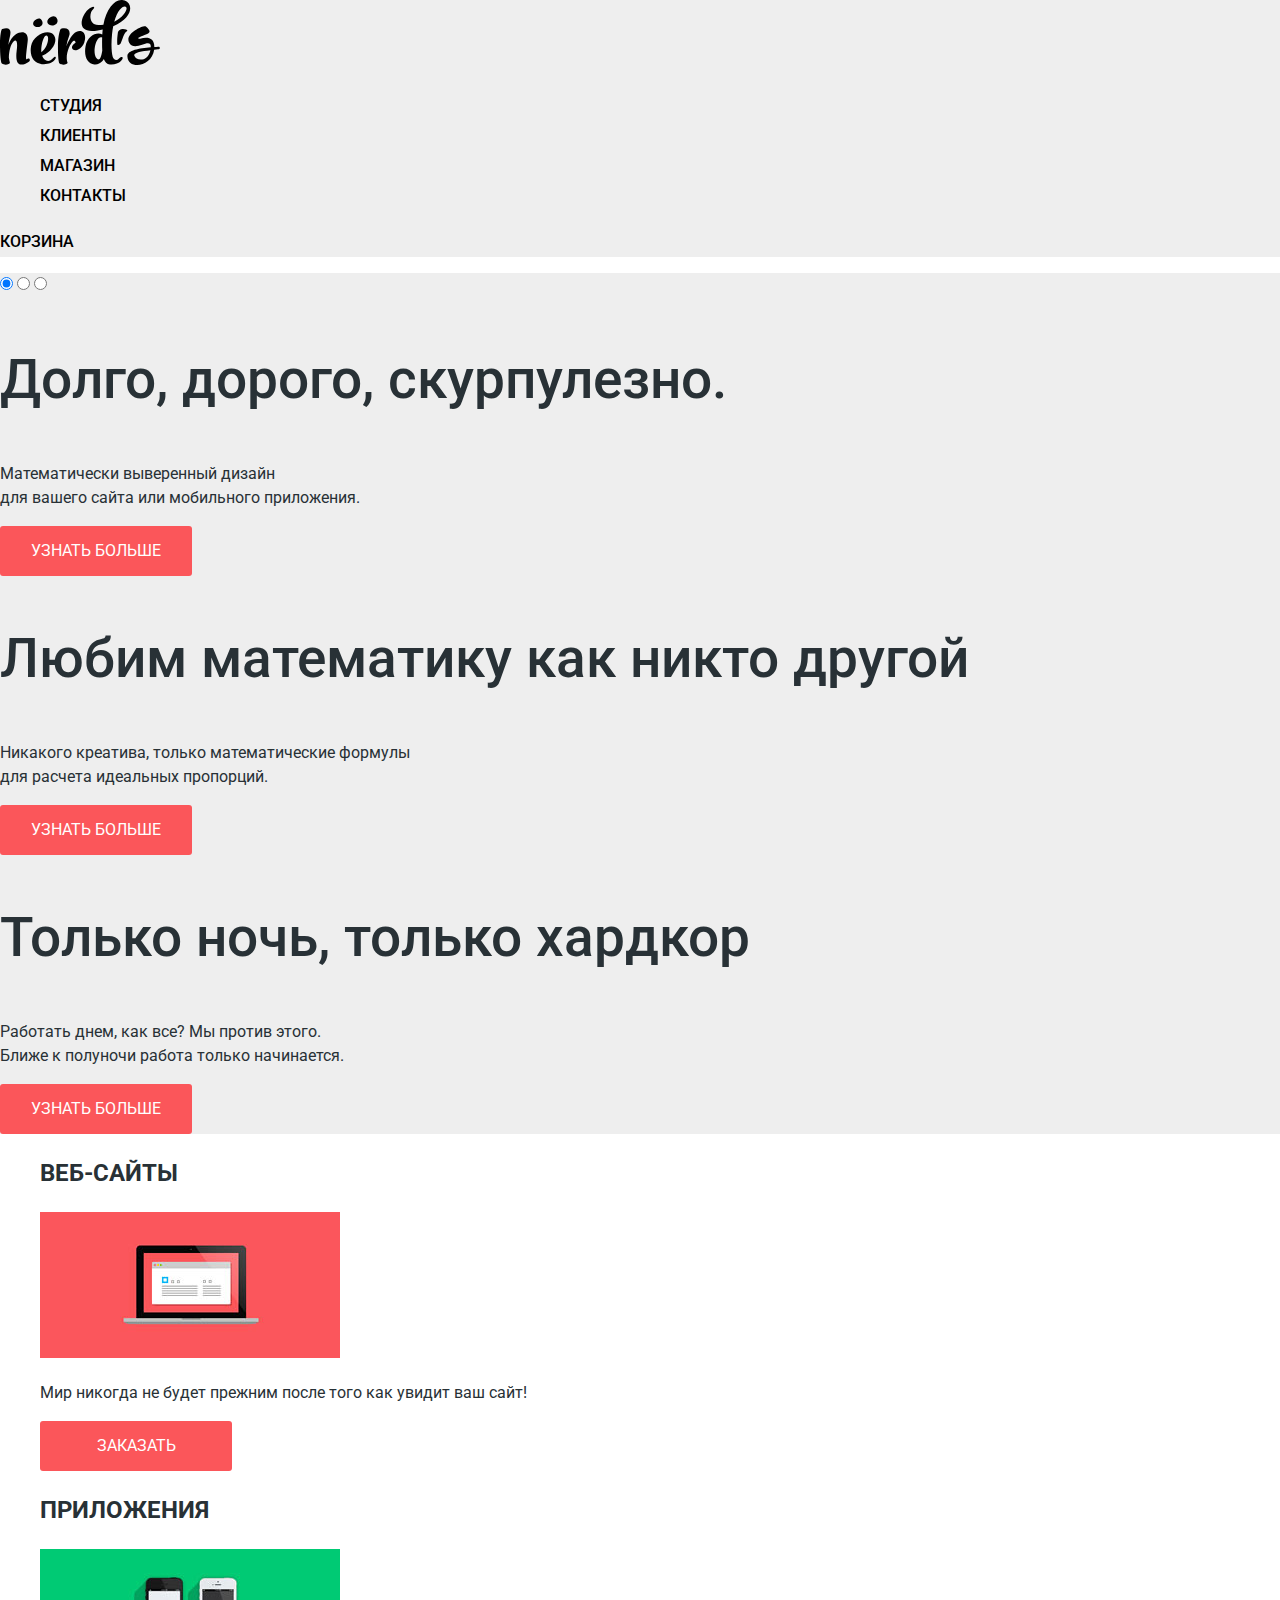
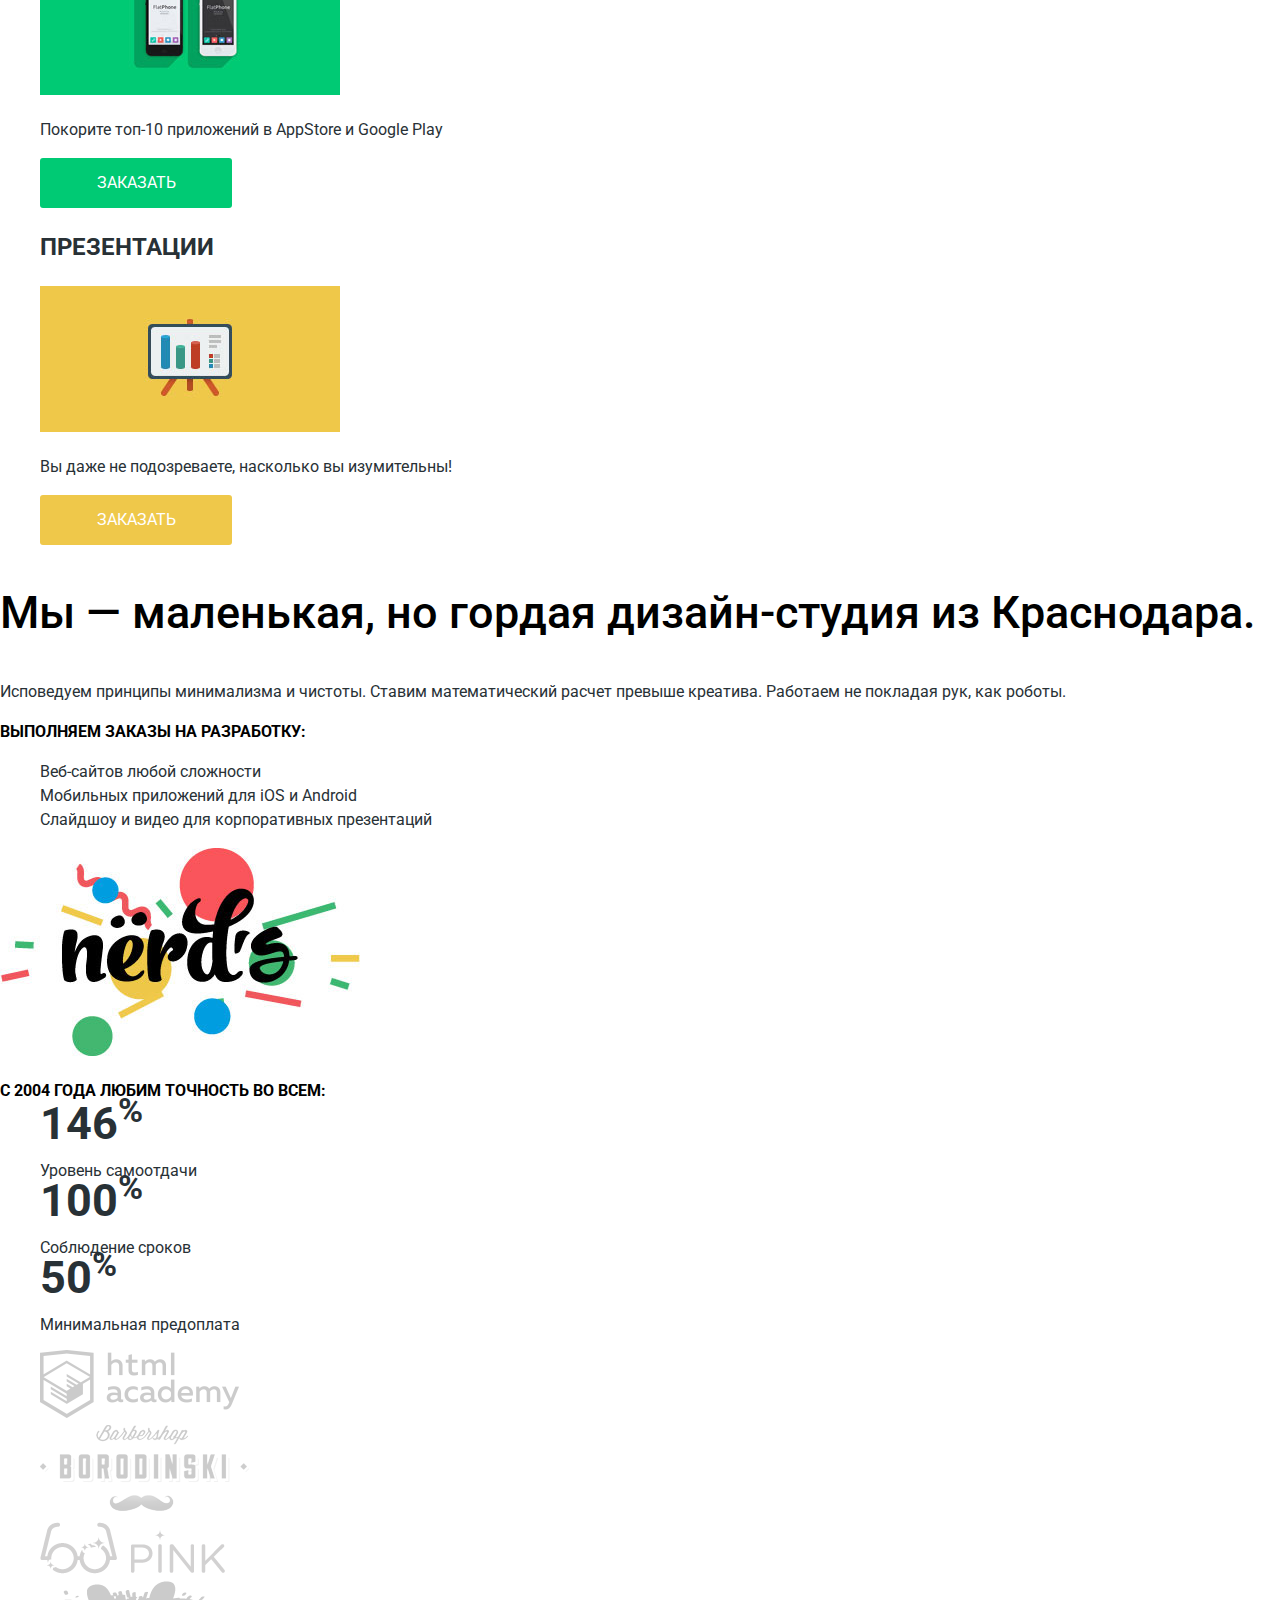
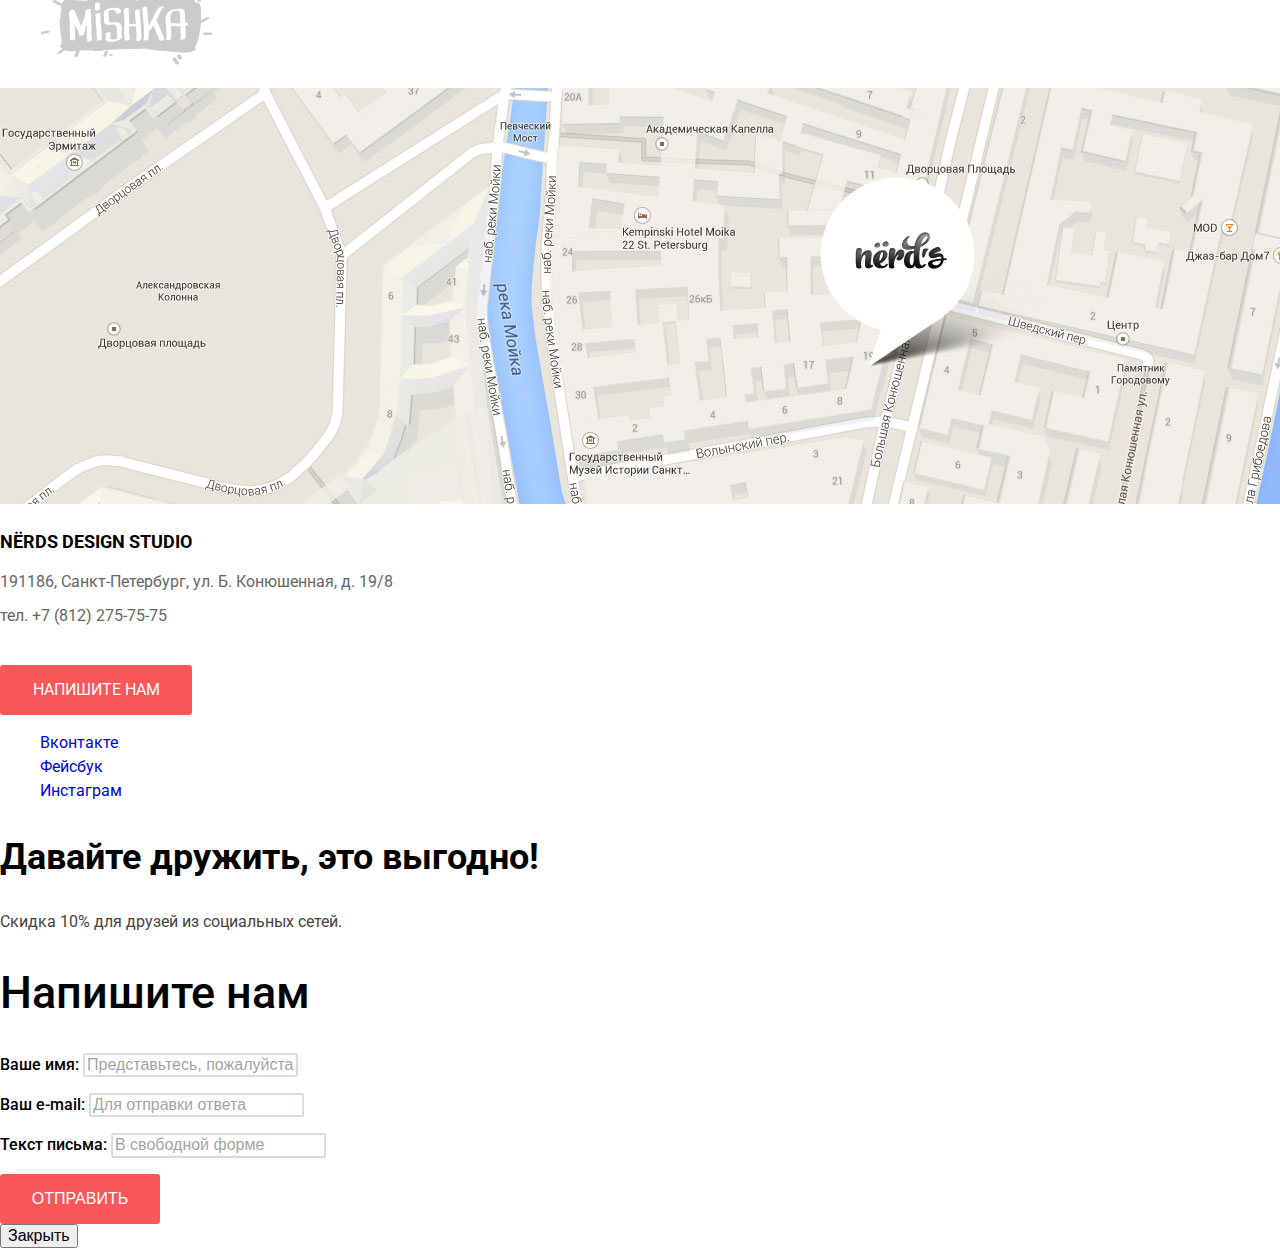
==== index.html @ d03f1060 "Merge pull request #5 from TrofimovAleksey/master" ====
<!DOCTYPE html>
<html lang="ru">
  <head>
    <meta charset="utf-8">
    <title>HTML Academy: Нёрдс</title>
	<link href="https://fonts.googleapis.com/css?family=Roboto:400,500,700&amp;subset=cyrillic-ext" rel="stylesheet">	
	<link href="css/normalize.css" rel="stylesheet">
	<link href="css/style.css" rel="stylesheet">
  </head>
  <body>

<!-- Шапка -->
	<header class="main-header">
		<div class="container">
			<nav class="main-navigation">
				<a class="main-header-logo">
					<img src="img/nerds-logo.svg" width="160" height="65" alt="Логотип веб-студии «Нёрдс»">
				</a>
				<ul class="site-navigation">
					<li><a href="index.html">Студия</a></li>
					<li><a href="#">Клиенты</a></li>
					<li><a href="catalog.html">Магазин</a></li>
					<li><a href="#">Контакты</a></li>
				</ul>
				<p class="cart-container">
					<a class="cart" href="#">Корзина</a>
				</p>
			</nav>
		</div>
	</header>

<!-- Тело -->
	<main>
		<h1 class="visually-hidden">Веб-студия "Нёрдс"</h1>

	<!-- Слайдер -->
		<section class="slider">
			<h2 class="visually-hidden">Слайдер</h2>
			<div class="container">
				<input type="radio" name="slider" id="slide-1" checked>
				<input type="radio" name="slider" id="slide-2">
				<input type="radio" name="slider" id="slide-3">
					<div class="container-slider">
					  <!-- 1-й слайд -->
						<div class="slide slide-1">
							<p class="slide-name">Долго, дорого, скурпулезно.</p>
							<p class="slide-description">Математически выверенный дизайн<br>
							для вашего сайта или мобильного приложения.</p>
							<a href="#" class="btn btn-slide">Узнать больше</a>
						</div>
					  <!-- 2-й слайд -->
						<div class="slide slide-2">
							<p class="slide-name">Любим математику как никто другой</p>
							<p class="slide-description">Никакого креатива, только математические формулы<br>
							для расчета идеальных пропорций.</p>
							<a href="#" class="btn btn-slide">Узнать больше</a>
						</div>
					  <!-- 3-й слайд -->
						<div class="slide slide-3">
							<p class="slide-name">Только ночь, только хардкор</p>
							<p class="slide-description">Работать днем, как все? Мы против этого.<br>
							Ближе к полуночи работа только начинается.</p>
							<a href="#" class="btn btn-slide">Узнать больше</a>
						</div>
					  <!-- Управляем слайдером -->
						<div class="slider-control">
					  		<label for="slide-1" class="visually-hidden">Первый слайд</label> 					<!-- Нужно ли применять скрытие текста??? -->
							<label for="slide-2" class="visually-hidden">Второй слайд</label>
							<label for="slide-3" class="visually-hidden">Третий слайд</label>
						</div>
					</div>
			</div>
		</section>
		<div class="container">
		
			<!-- Услуги -->
				<section class="services">
					<h2 class="visually-hidden">Услуги веб-студии "Нёрдс"</h2>
					<ul class="container-service">
						<li class="first-service">             
							<h3>Веб-сайты</h3>
							<div class="service-img">
								<img src="img/service-web.jpg" width="300" height="146" alt="Ноутбук на красном фоне">
							</div>
							<p>Мир никогда не будет прежним после того как увидит ваш сайт!</p>
							<a href="#" class="btn">Заказать</a>
						</li>
						<li class="second-service">
							<h3>Приложения</h3>
							<div class="service-img">
								<img src="img/service-app.jpg" width="300" height="146" alt="Два телефона на зелёном фоне">
							</div>
							<p>Покорите топ-10 приложений в AppStore и Google Play</p>
							<a href="#" class="btn btn-green">Заказать</a>
						</li>
						<li class="third-service">
							<h3>Презентации</h3>
							<div class="service-img">
								<img src="img/service-pres.jpg" width="300" height="146" alt="Мольберт на жёлтом фоне">
							</div>
							<p>Вы даже не подозреваете, насколько вы изумительны!</p>
							<a href="#" class="btn btn-yellow">Заказать</a>
						</li>
					</ul>
				</section>

			<!-- О нас -->
				<section class="about">
					<h2 class="visually-hidden">О нас</h2>
				<!-- Левая часть -->
					<div class="left-about">
						<p class="about-header">Мы — маленькая, но гордая дизайн-студия из Краснодара.</p>
						<p>Исповедуем принципы минимализма и чистоты. Ставим математический расчет
						превыше креатива. Работаем не покладая рук, как роботы.</p>
						<p class="about-txt">Выполняем заказы на разработку:</p>
						<ul class="left-list-about">
							<li>Веб-сайтов любой сложности</li>
							<li>Мобильных приложений для iOS и Android</li>
							<li>Слайдшоу и видео для корпоративных презентаций</li>
						</ul>
					</div>
				<!-- Правая часть -->
					<div class="right-about">
						<div class="about-logo">
							<img src="img/logo-about.jpg" width="360" height="208" alt='Логотип веб-студии "Нёрдс" на ярком фоне'>
						</div>
						<p class="about-txt">с 2004 года любим точность во всем:</p>
						<ul class="about-list">
							<li><span>146<sup>%</sup></span><p>Уровень самоотдачи</p></li>
							<li><span>100<sup>%</sup></span><p>Соблюдение сроков</p></li>
							<li><span>50<sup>%</sup></span><p>Минимальная предоплата</p></li>
						</ul>
					</div>
				</section>

			<!-- Партнеры -->
				<section class="partners">
					<h2 class="visually-hidden">Партнеры</h2>
					<ul class="partners-list">
						<li><a href="https://htmlacademy.ru/intensive/htmlcss"><img src="img/part-html.png" width="199" height="68" alt="HTMLACADEMY"></a></li>
						<li><a href="#"><img src="img/part-borod.png" width="209" height="90" alt="Borodinski"></a></li>
						<li><a href="#"><img src="img/part-pink.png" width="185" height="52" alt="PINK"></a></li>
						<li><a href="#"><img src="img/part-mish.png" width="173" height="84" alt="Mishka"></a></li>
					</ul>
				</section>
		</div>
	</main>

	<!-- Подвал сайта -->
		<footer class="main-footer">
			<section class="contacts">
				<h2 class="visually-hidden">Контакты</h2>
				<div class="map">
					<img src="img/map-marker.jpg" width="1440" height="416" alt="Офис компании по адресу г.Санкт-Петербург, ул. Б. Конюшенная, д. 19/8">
			<!-- Здесь при помощи JS должна будет появиться карта с маркером -->	
				</div>
				<div class="container">
					<div class="contacts">
						<p><strong>NЁRDS DESIGN STUDIO</strong></p>
						<p>191186, Санкт-Петербург, ул. Б. Конюшенная, д. 19/8</p>
						<p>тел. <a href="tel:+78122757575">+7 (812) 275-75-75</a></p>
						<br>
						<a class="btn write-to-us" href="write-us.html">Напишите нам</a>
					</div>
				</div>
			</section>
			<section class="social container">
				<h2 class="visually-hidden">Социальные сети</h2>
				<ul class="social-list">
					<li><a class="social-button" href="#">Вконтакте</a></li>
					<li><a class="social-button" href="#">Фейсбук</a></li>
					<li><a class="social-button" href="#">Инстаграм</a></li>
				</ul>
				<div class="social-promo">
					<p class="promo-strong">Давайте дружить, это выгодно!</p>
					<p class="promo-txt">Скидка 10% для друзей из социальных сетей.</p>
				</div>
			</section>
		</footer>

	<!-- Форма отправки письма -->
	<section class="modal modal-contacts">
		<h2>Напишите нам</h2>
		<form class="write-us-form" action="https://echo.htmlacademy.ru" method="post">
			<p>
				<label for="name">Ваше имя:</label>
					<input id="name" type="text" placeholder="Представьтесь, пожалуйста" name="name">
			</p>
			<p>
				<label for="email">Ваш e-mail:</label>
					<input id="email" type="email" placeholder="Для отправки ответа" name="mail">
			</p>
			<p>	
				<label for="textmessage">Текст письма:</label>
					<input type="text" id="textmessage" placeholder="В свободной форме" name="txt">
			</p>
			<button class="btn" type="submit">Отправить</button>
		</form>
		<button class="button-close" type="button">Закрыть</button>
	</section>
  </body>
</html>
---- css/style.css ----
body{
	margin:0;
	padding:0;
	
	font-family:"Roboto", Arial, sans-serif;
	font-size:16px;
	line-height:24px;
	font-weight:400;
	color:#283136;		
}

a {
  text-decoration: none;
}

.visually-hidden:not(:focus):not(:active) {
  position: absolute;

  width: 1px;
  height: 1px;
  margin: -1px;
  border: 0;
  padding: 0;

  white-space: nowrap;

  clip-path: inset(100%);
  clip: rect(0 0 0 0);
  overflow: hidden;
}

.main-navigation{
	font-size:16px;
	line-height:30px;
	font-weight:500;
	color:black;
	text-transform: uppercase;

	background-color:#eeeeee;
}

.site-navigation{
  list-style:none;
}

.site-navigation a,
.cart-container a {
	color:black;
}

.site-navigation a:hover,
.site-navigation a:focus,
.cart-container a:hover,
.cart-container a:focus {
	color:#fb565a;
}

.slider{
	background-color:#eeeeee;
}

.slide-name{
	font-size:55px;
	line-height:55px;
	font-weight:500;
}
.btn{
	color:#ffffff;
	text-transform: uppercase;
	font-size:16px;
	line-height:18px;
	background-color:#fb565a;
	text-align:center;
	
	padding:16px;
	min-width:160px;
	display:inline-block;
	vertical-align:middle;
	border:0;
	border-radius:3px;
}
.btn:hover,
.btn:focus {
	background-color:#e74246;
}

.btn:active{
	background-color:#d7373b;
	box-shadow:inset 0 3px 0 rgba(0, 1, 1, 0.1);
	color:rgba(255, 255, 255, 0.3);
}

.btn-green{
	background-color:#00ca74;
}

.btn-green:hover,
.btn-green:focus {
	background-color:#00bc6c;
}

.btn-green:active{
	background-color:#00aa62;
}

.btn-yellow{
	background-color:#efc84a;
}

.btn-yellow:hover,
.btn-yellow:focus {
	background-color:#eab534;
}

.btn-yellow:active{
	background-color:#e5a722;
}

.container-service{
	list-style: none;
}

.services h3{
	font-size:24px;
	line-height:30px;
	text-transform:uppercase;
}

.about-header{
	font-size:45px;
	line-height:45px;
	font-weight:500;
	color:black;
}

.about-txt{
	font-size:16px;
	line-height:24px;
	font-weight:700;
	color: black;
	text-transform: uppercase;
}

.left-list-about, .about-list{
	list-style: none;
}


.about-list li span{
	font-size:45px;
	line-height:10px;
	font-weight:700;
}
.about-list li p{
	font-size:16px;
	line-height:18px;
}
.partners-list{
	list-style:none;
}
.partners-list a{
	opacity:0.2;
	filter:alpha(Opacity=20);
}

.partners-list a:hover,
.partners-list a:focus{
	opacity:1;
	filter:alpha(Opacity=100);
}

.partners-list a:active{
	opacity:0.2;
	filter:alpha(Opacity=20);
}

.contacts p,
.contacts p a{
	font-size:16px;
	line-height:18px;
	color: #666666;
}

.contacts strong{
	font-size:18px;
	line-height:30px;
	color: black;
}

.social-list{
	list-style: none;
}

.promo-strong{
	font-size:36px;
	line-height:36px;
	font-weight:700;
	color: black;
}

.promo-txt{
	font-size:16px;
	line-height:22px;
	color: #444444;
}

.modal h2{
	font-size:45px;
	line-height:45px;
	font-weight:500;
	color: black;
}
.write-us-form label{
	font-size:16px;
	line-height:18px;
	font-weight:500;
	color: black;
}
.write-us-form input::placeholder{
	font-size:16px;
	line-height:18px;
	font-weight:400;
	color: rgba(68, 68, 68, 0.5);
}

.write-us-form input{		
	border: 2px solid #d7dcde;
	border-radius:2px;
}

.write-us-form input:hover{
	border: 2px solid #b4b9bb;
}

.write-us-form input:focus{
	outline:0;
	border-color:#000000;
	
}
.write-us-form input:focus::placeholder{
	color:#444444;
}

/* Стилизуем каталог */

.main-heading{
	font-size:55px;
	line-height:55px;
	font-weight:500;
	color:black;
	
	text-align: center;
}

.filter fieldset {
  border: none;
}

.filter ul{
	list-style: none; 
}
.filter legend{
	font-size:18px;
	line-height:30px;
	font-weight:700;
	color:black;
	text-transform: uppercase;
}
.price-controls label{
	font-size:16px;
	line-height:22px;
	text-transform: uppercase;
}
.price-controls input{
	background:#eeeeee;
	border-radius:2px;
	border:none;
}

.filter-option label{
	font-size:16px;
	line-height:20px;
	color:#283136;
}

.filter-button{
	color:black;
	font-weight:700;
	
	background-color:#eeeeee;
}

.filter-button:hover,
.filter-button:focus {
	background-color:#dfdfdf;
}

.filter-button:active{
	background-color:#d5d5d5;
	outline:0;
}

.catalog-sort ul{
	list-style: none;
}

.sort-header{
	font-size:18px;
	line-height:18px;
	color:black;
	text-transform: uppercase;
}

.catalog-sort a{
	font-size:14px;
	line-height:18px;
	color:rgba(0, 0, 0, 0.3);
	text-transform: uppercase;
}
.sort-check a{
	color:rgba(0, 0, 0, 1);
}

.catalog-list{
	list-style: none; 
}

.catalog-item{
	border-top: 40px solid #e9e9e9;
	border-top-left-radius: 3px;
	border-top-right-radius: 3px;
	width: 360px;
	position: relative;
}

.catalog-item:after {
  content: "";
  width: 14px;
  height: 14px;
  position: absolute;
  top: -27px;
  left: 16px;
  border-radius: 50%;
  background: #fff;
  box-shadow: 23px 0 0 #fff, 46px 0 0 #fff;
}

.catalog-item:hover {
  border-color: #4d4d4d;
}

.item-info{
	background-color:#eeeeee;
	text-align: center;
}

.item-header a{
	font-size:18px;
	line-height:30px;
	font-weight:700;
	color:black;
	text-transform: uppercase;
}

.item-description{
	font-size:16px;
	line-height:18px;
	color:#666666;
}

.pagination-list{
	list-style: none;
}

.pagination-list a{
	font-size:16px;
	line-height:18px;
	font-weight:500;
	color:black;
	text-transform: uppercase;
}

.pagination-item-current{
	background:white;
	border:3px solid #dbdbdb;
}
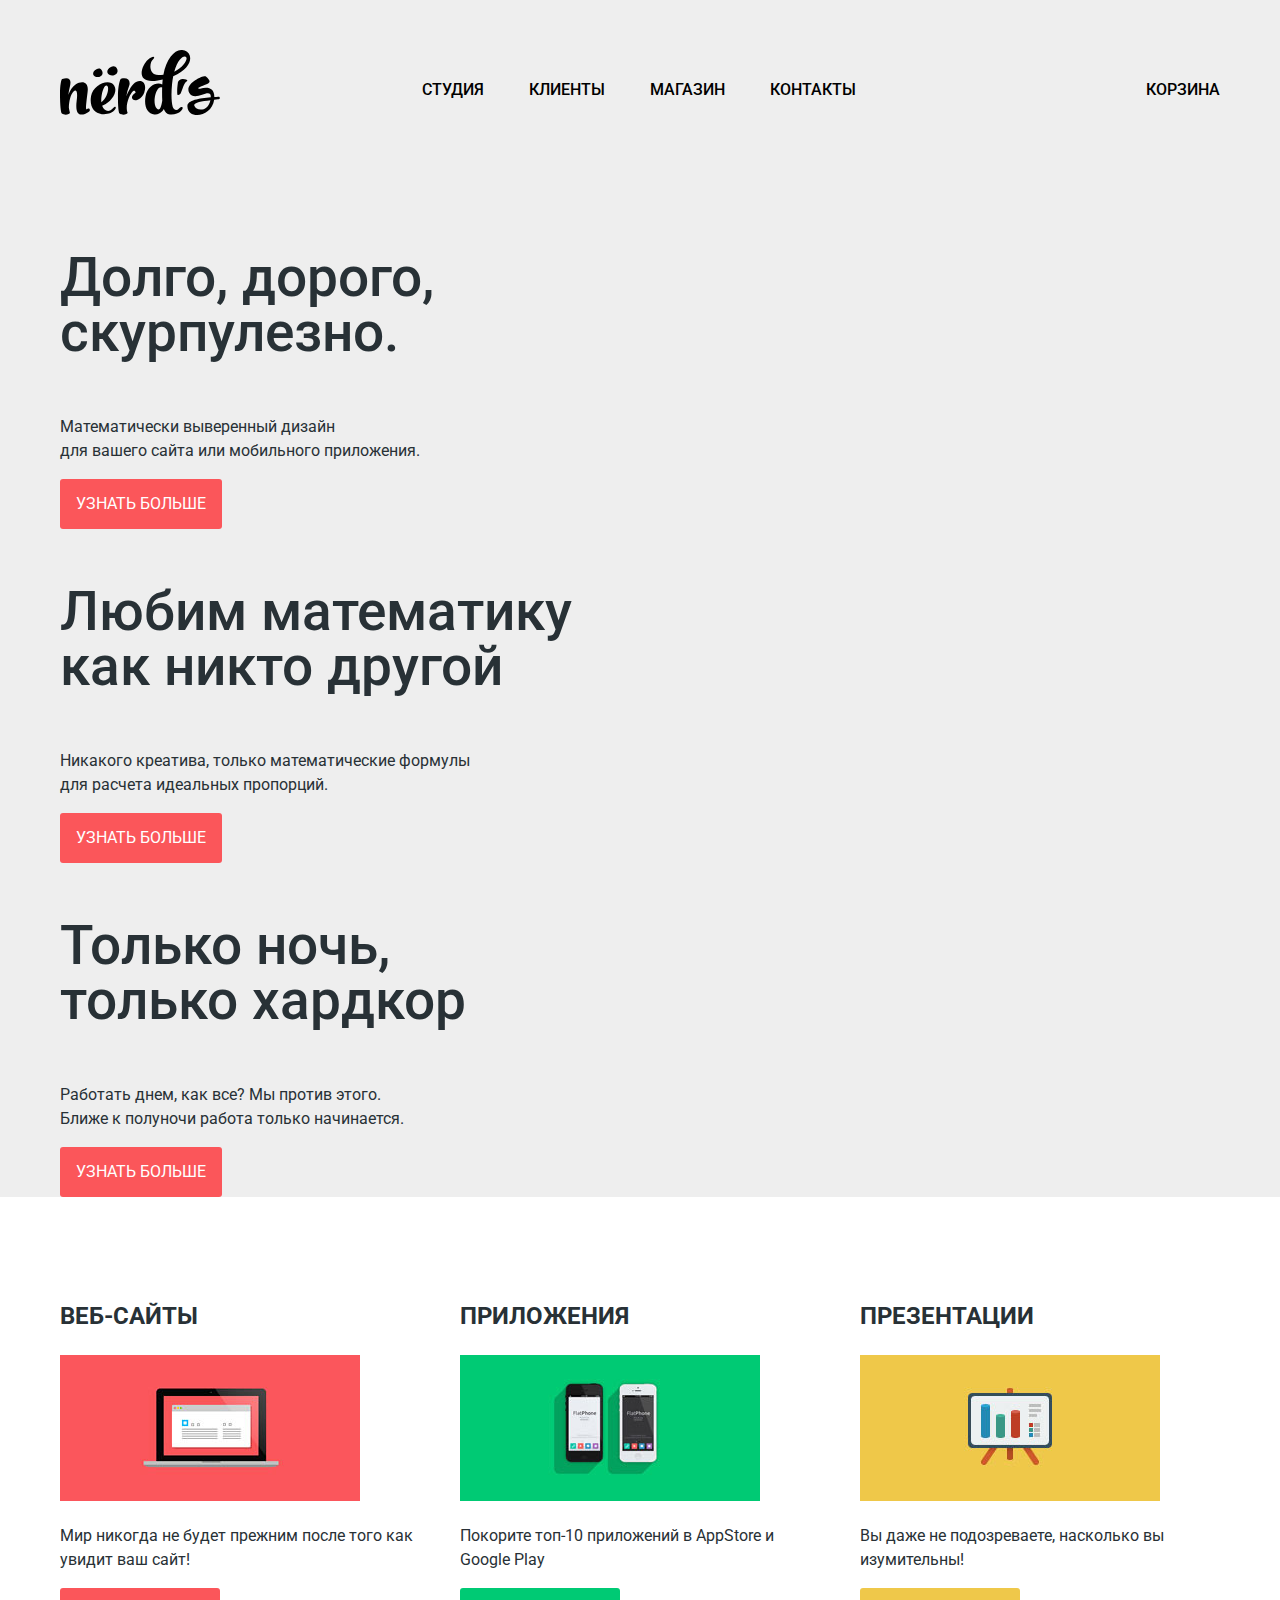
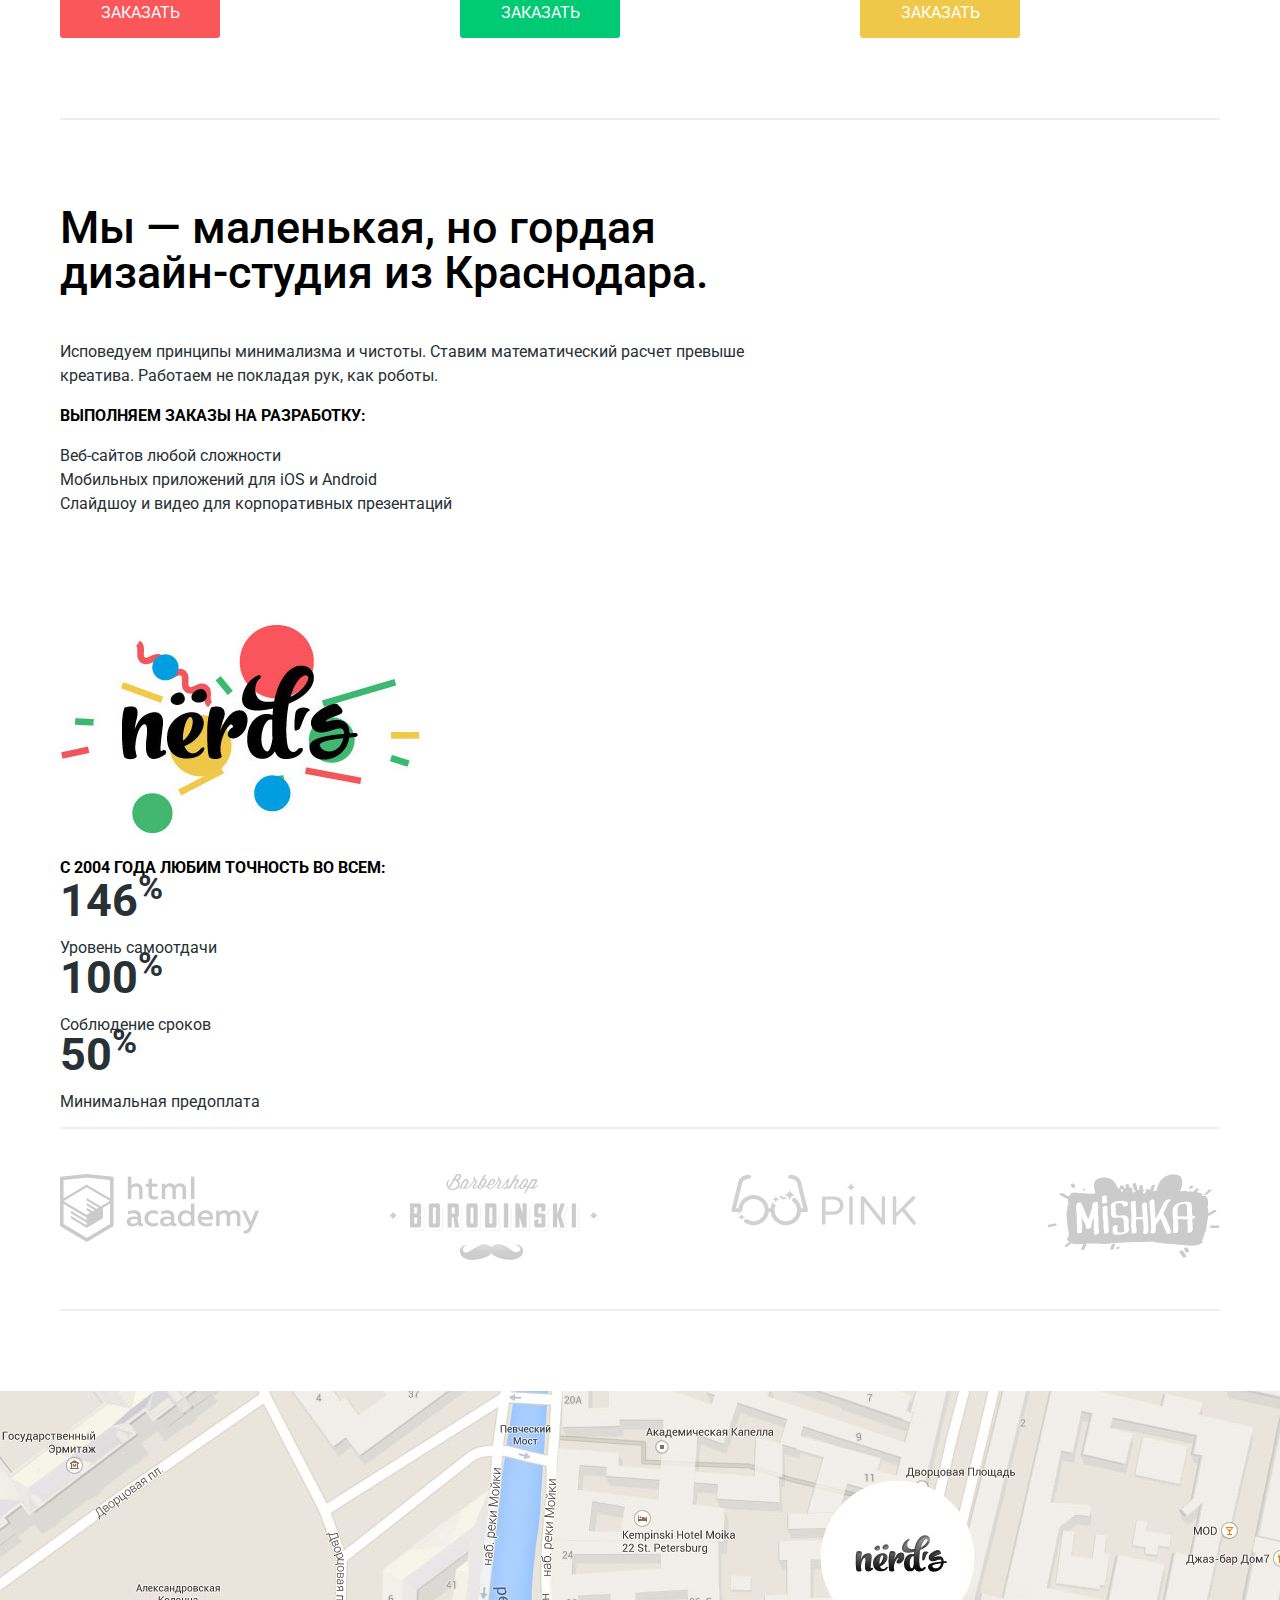
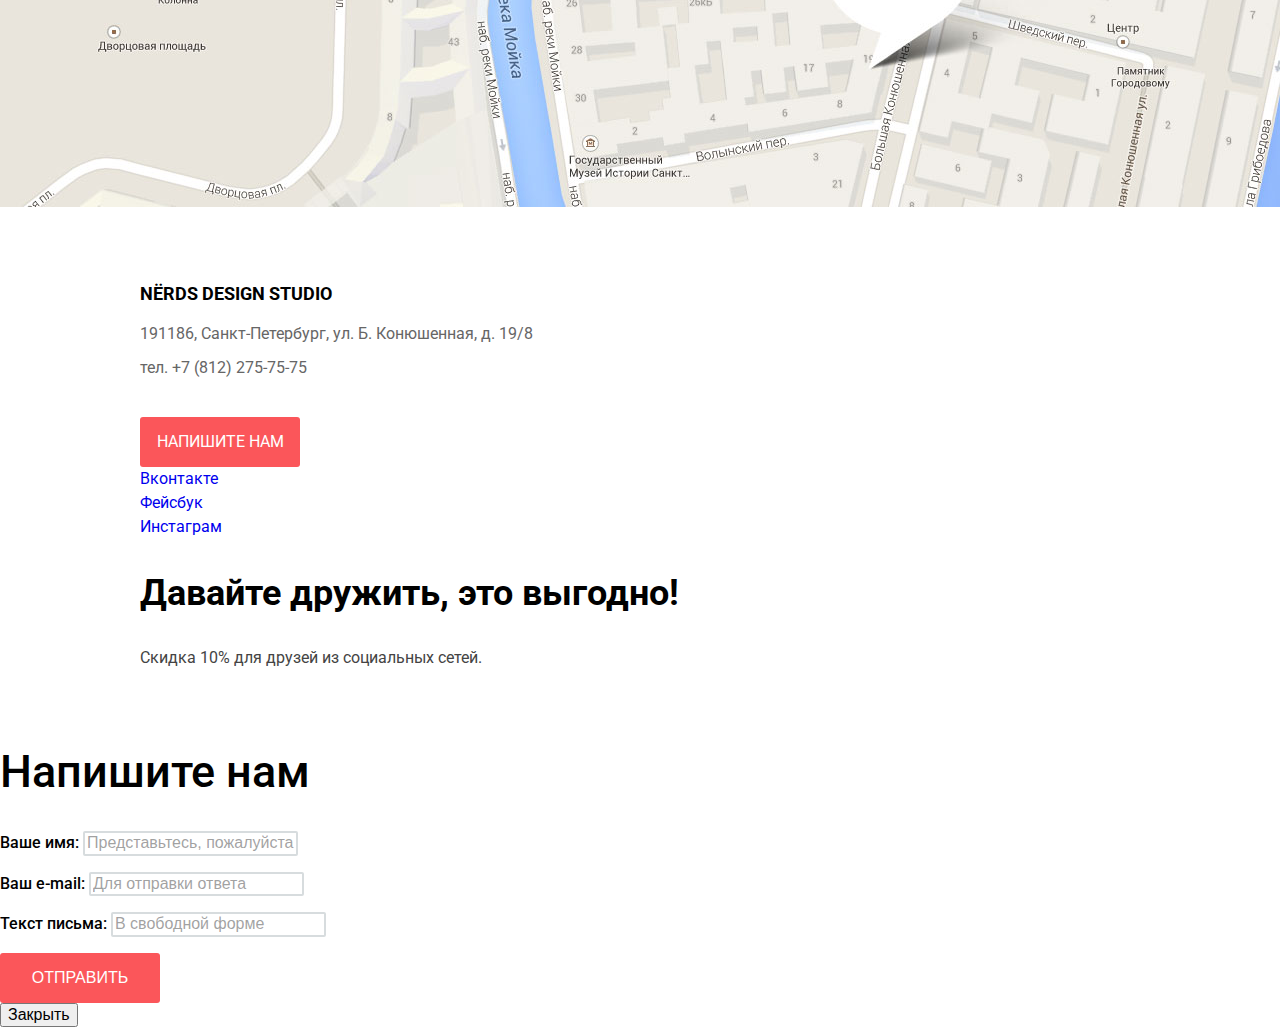
==== commit 9445dbaa: "Закончил сетку гл.страницы" ====
--- a/index.html
+++ b/index.html
@@ -37,9 +37,9 @@
 		<section class="slider">
 			<h2 class="visually-hidden">Слайдер</h2>
 			<div class="container">
-				<input type="radio" name="slider" id="slide-1" checked>
-				<input type="radio" name="slider" id="slide-2">
-				<input type="radio" name="slider" id="slide-3">
+				<input type="radio" class="visually-hidden" name="slider" id="slide-1" checked>
+				<input type="radio" class="visually-hidden" name="slider" id="slide-2">
+				<input type="radio" class="visually-hidden" name="slider" id="slide-3">
 					<div class="container-slider">
 					  <!-- 1-й слайд -->
 						<div class="slide slide-1">
@@ -76,8 +76,8 @@
 			<!-- Услуги -->
 				<section class="services">
 					<h2 class="visually-hidden">Услуги веб-студии "Нёрдс"</h2>
-					<ul class="container-service">
-						<li class="first-service">             
+					<ul class="services-list">
+						<li class="service-item">             
 							<h3>Веб-сайты</h3>
 							<div class="service-img">
 								<img src="img/service-web.jpg" width="300" height="146" alt="Ноутбук на красном фоне">
@@ -85,7 +85,7 @@
 							<p>Мир никогда не будет прежним после того как увидит ваш сайт!</p>
 							<a href="#" class="btn">Заказать</a>
 						</li>
-						<li class="second-service">
+						<li class="service-item">
 							<h3>Приложения</h3>
 							<div class="service-img">
 								<img src="img/service-app.jpg" width="300" height="146" alt="Два телефона на зелёном фоне">
@@ -93,7 +93,7 @@
 							<p>Покорите топ-10 приложений в AppStore и Google Play</p>
 							<a href="#" class="btn btn-green">Заказать</a>
 						</li>
-						<li class="third-service">
+						<li class="service-item">
 							<h3>Презентации</h3>
 							<div class="service-img">
 								<img src="img/service-pres.jpg" width="300" height="146" alt="Мольберт на жёлтом фоне">
--- a/css/style.css
+++ b/css/style.css
@@ -29,6 +29,10 @@
   overflow: hidden;
 }
 
+.main-header{
+	background-color:#eeeeee;
+}
+
 .main-navigation{
 	font-size:16px;
 	line-height:30px;
@@ -36,7 +40,7 @@
 	color:black;
 	text-transform: uppercase;
 
-	background-color:#eeeeee;
+	
 }
 
 .site-navigation{
@@ -116,7 +120,7 @@
 	background-color:#e5a722;
 }
 
-.container-service{
+.services-list{
 	list-style: none;
 }
 
@@ -142,6 +146,8 @@
 }
 
 .left-list-about, .about-list{
+	padding: 0;
+	margin: 0;
 	list-style: none;
 }
 
@@ -383,4 +389,248 @@
 .pagination-item-current{
 	background:white;
 	border:3px solid #dbdbdb;
-}+}
+
+/* ----- Сеточные стили ----- */
+
+html{
+	box-sizing:border-box;
+}
+
+*, 
+*::before,
+*::after{
+	box-sizing:inherit;
+}
+
+.container{
+	width:1200px;
+	margin:0 auto;
+	/*background:rgba(0, 255, 0, 0.4);*/
+	padding:0 20px;
+}
+
+.main-navigation{
+	display:flex;
+
+	min-height: 130px;
+}
+
+.main-header-logo{
+	width:160px;
+	margin-right:202px;
+	padding-top: 50px;
+	
+	 /* Временно для сетки */
+	min-height:65px;
+	/*background:rgba(0, 0, 255, 0.4);*/
+}
+
+.site-navigation{
+	display:flex;
+	width:640px;
+	margin: 0;
+	padding: 0;
+	padding-top: 75px;
+
+    list-style: none;
+	
+	 /* Временно для сетки */
+	/*background:rgba(0, 0, 255, 0.4);*/
+}
+.site-navigation li{
+	margin-right: 45px;
+}
+
+.cart-container{
+	width:140px;
+	margin: 0;
+	padding: 0;
+	margin-left: auto;
+	text-align: right;
+	padding-top: 75px;
+
+	/* Временно для сетки */
+	/*background:rgba(0, 0, 255, 0.4);*/
+}
+
+.container-slider{
+	padding-top:65px;
+
+	/* Временно для сетки */
+	min-height:415px;
+	/*background:rgba(0, 255, 0, 0.7);*/
+}
+
+.slide{
+	width:515px; 
+	
+	/* Временно для сетки */
+	min-height:266px;
+	/*background:rgba(0, 0, 255, 0.4);*/
+}
+
+.services{
+	width:1160px;
+	padding:80px 0;
+	border-bottom:2px solid #eeeeee;
+	
+	/* Временно для сетки */
+	min-height:509px;
+	/*background:rgba(0, 0, 255, 0.4);*/
+}
+
+.services-list{
+	display: flex;
+	justify-content: space-between;
+	margin: 0;
+	padding: 0;
+
+    list-style: none;
+  
+    /* Временно для сетки */
+    min-height: 347px;
+}
+
+.service-item{
+	width: 360px;
+	
+	/* Временно для сетки */
+	min-height: 170px;
+	/*background:rgba(0, 255, 0, 0.7);*/
+}
+
+.about{
+	width:1160px;
+	border-bottom:2px solid #eeeeee;
+	padding-top:40px;
+	
+	/* Временно для сетки */
+	min-height:527px;
+	/*background:rgba(0, 0, 255, 0.4);*/
+}
+
+.about-container{
+	display: flex;
+	justify-content: space-between;
+	
+}
+
+.left-about{
+	width: 700px;
+	margin: 0;
+	padding: 0;
+	
+	/* Временно для сетки */
+	min-height: 420px;
+	/*background:rgba(0, 255, 0, 0.7);*/
+}
+
+.right-about{
+	width: 400px;
+	margin: 0;
+	padding: 0;
+	
+	/* Временно для сетки */
+	min-height: 420px;
+	/*background:rgba(0, 255, 0, 0.7);*/
+}
+
+.partners{
+	width:1160px;
+	border-bottom:2px solid #eeeeee;
+	padding-top:45px;
+	
+	/* Временно для сетки */
+	min-height:182px;
+	/*background:rgba(0, 0, 255, 0.4);*/
+}
+
+.partners-list{
+	display: flex;
+	justify-content: space-between;
+	margin: 0;
+	padding: 0;
+
+    list-style: none;
+  
+    /* Временно для сетки */
+	min-height:90px;
+	/*background:rgba(255, 0, 0, 0.1);*/
+}
+
+.partner-item{
+	width: 260px;
+	position: relative;
+	
+	/* Временно для сетки */
+	min-height: 90px;
+	/*background:rgba(0, 255, 0, 0.7);*/
+}
+
+.partner-item:not(:last-child)::after{
+	content: "";
+	width: 2px;
+	height: 52px;
+	position:absolute;
+	left:279px;
+	top:19px;
+
+	background:#eeeeee; 
+}
+
+.main-footer{
+	width:1440px;
+	margin:80px auto;
+	
+	/* Временно для сетки */
+	min-height:632px;
+	/*background:rgba(0, 255, 0, 0.1);*/
+}
+
+.map{
+	width:1440px;
+	margin-bottom:65px;
+	position: relative;
+	
+	/* Временно для сетки */
+	
+}
+
+.contact-container{
+	width:319px;
+	position: absolute;
+	top: 54px;
+	left:140px;
+	padding:30px 50px;
+
+	background:rgba(255, 255, 255, 1);
+	/* Временно для сетки */
+	min-height:308px;
+}
+.social-container{
+	display: flex;
+
+    /* Временно для сетки */
+	min-height:85px;	
+}
+.social-list{
+	width:280px;
+	margin: 0 120px 0 0;
+	padding: 0;
+
+    list-style: none;
+	
+	/* Временно для сетки */
+	/*background:rgba(0, 255, 0, 0.7);*/
+}
+
+.social-promo{
+	width:600px;
+	
+	/* Временно для сетки */
+	/*background:rgba(0, 255, 0, 0.7);*/
+}
+
+
+
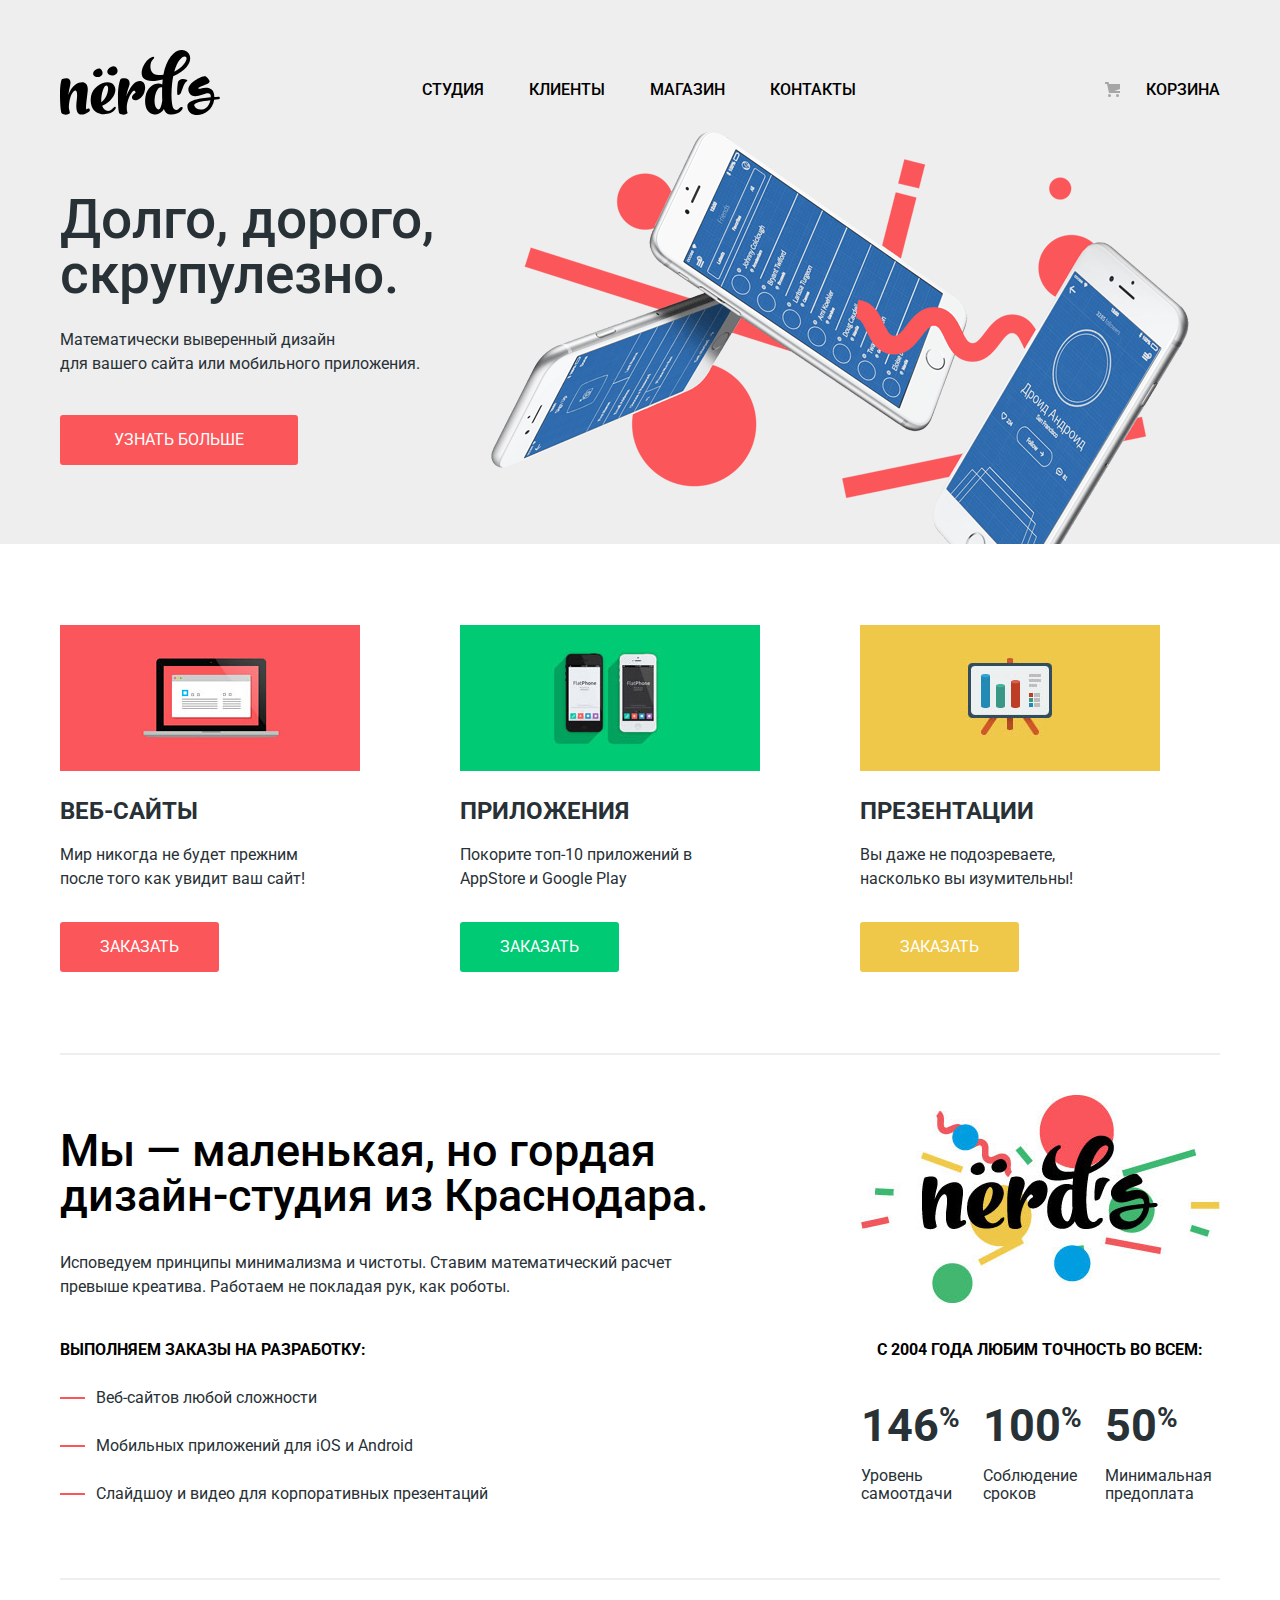
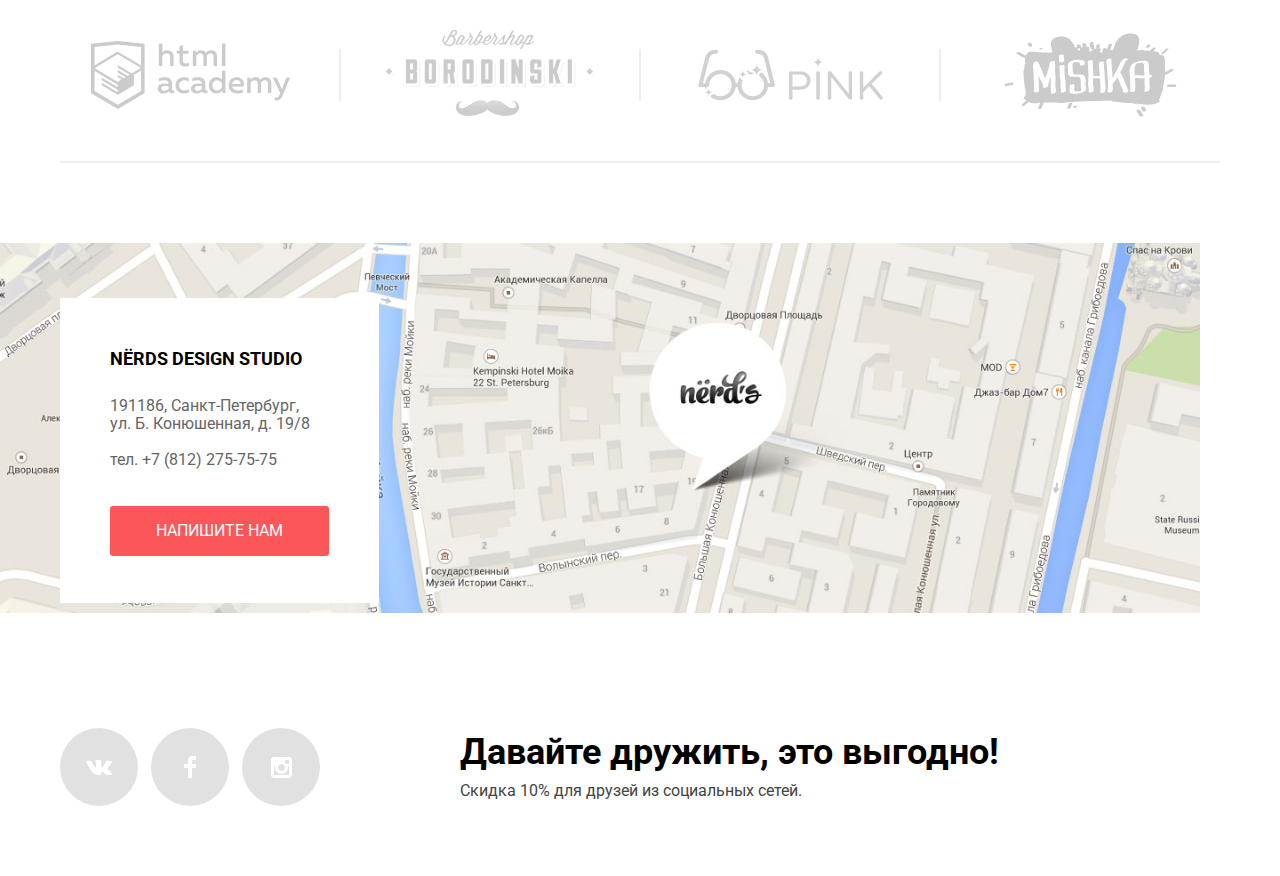
==== commit 1ee1ced8: "Исправил два пункта, которые не исправил до этого и начал оформлять декоративные эл-ты гл.стр." ====
--- a/index.html
+++ b/index.html
@@ -28,7 +28,7 @@
 			</nav>
 		</div>
 	</header>
-
+	
 <!-- Тело -->
 	<main>
 		<h1 class="visually-hidden">Веб-студия "Нёрдс"</h1>
@@ -43,62 +43,62 @@
 					<div class="container-slider">
 					  <!-- 1-й слайд -->
 						<div class="slide slide-1">
-							<p class="slide-name">Долго, дорого, скурпулезно.</p>
+							<p class="slide-name">Долго, дорого, <br>скрупулезно.</p>
 							<p class="slide-description">Математически выверенный дизайн<br>
 							для вашего сайта или мобильного приложения.</p>
 							<a href="#" class="btn btn-slide">Узнать больше</a>
 						</div>
-					  <!-- 2-й слайд -->
+					  <!-- 2-й слайд 
 						<div class="slide slide-2">
 							<p class="slide-name">Любим математику как никто другой</p>
 							<p class="slide-description">Никакого креатива, только математические формулы<br>
 							для расчета идеальных пропорций.</p>
 							<a href="#" class="btn btn-slide">Узнать больше</a>
 						</div>
-					  <!-- 3-й слайд -->
+					  	 3-й слайд 
 						<div class="slide slide-3">
 							<p class="slide-name">Только ночь, только хардкор</p>
 							<p class="slide-description">Работать днем, как все? Мы против этого.<br>
 							Ближе к полуночи работа только начинается.</p>
 							<a href="#" class="btn btn-slide">Узнать больше</a>
-						</div>
+						</div> -->
 					  <!-- Управляем слайдером -->
 						<div class="slider-control">
-					  		<label for="slide-1" class="visually-hidden">Первый слайд</label> 					<!-- Нужно ли применять скрытие текста??? -->
+					  		<label for="slide-1" class="visually-hidden">Первый слайд</label> 
 							<label for="slide-2" class="visually-hidden">Второй слайд</label>
 							<label for="slide-3" class="visually-hidden">Третий слайд</label>
 						</div>
 					</div>
 			</div>
 		</section>
-		<div class="container">
 		
+		<div class="container">		
 			<!-- Услуги -->
 				<section class="services">
 					<h2 class="visually-hidden">Услуги веб-студии "Нёрдс"</h2>
 					<ul class="services-list">
-						<li class="service-item">             
-							<h3>Веб-сайты</h3>
+						<li class="service-item">     		
 							<div class="service-img">
 								<img src="img/service-web.jpg" width="300" height="146" alt="Ноутбук на красном фоне">
 							</div>
-							<p>Мир никогда не будет прежним после того как увидит ваш сайт!</p>
+							<h3>Веб-сайты</h3>
+							<p>Мир никогда не будет прежним <br>после того как увидит ваш сайт!</p>
 							<a href="#" class="btn">Заказать</a>
 						</li>
-						<li class="service-item">
-							<h3>Приложения</h3>
+						<li class="service-item">			
 							<div class="service-img">
 								<img src="img/service-app.jpg" width="300" height="146" alt="Два телефона на зелёном фоне">
 							</div>
-							<p>Покорите топ-10 приложений в AppStore и Google Play</p>
+							<h3>Приложения</h3>
+							<p>Покорите топ-10 приложений в <br>AppStore и Google Play</p>
 							<a href="#" class="btn btn-green">Заказать</a>
 						</li>
-						<li class="service-item">
-							<h3>Презентации</h3>
+						<li class="service-item">			
 							<div class="service-img">
 								<img src="img/service-pres.jpg" width="300" height="146" alt="Мольберт на жёлтом фоне">
 							</div>
-							<p>Вы даже не подозреваете, насколько вы изумительны!</p>
+							<h3>Презентации</h3>
+							<p>Вы даже не подозреваете, <br>насколько вы изумительны!</p>
 							<a href="#" class="btn btn-yellow">Заказать</a>
 						</li>
 					</ul>
@@ -107,96 +107,119 @@
 			<!-- О нас -->
 				<section class="about">
 					<h2 class="visually-hidden">О нас</h2>
-				<!-- Левая часть -->
-					<div class="left-about">
-						<p class="about-header">Мы — маленькая, но гордая дизайн-студия из Краснодара.</p>
-						<p>Исповедуем принципы минимализма и чистоты. Ставим математический расчет
-						превыше креатива. Работаем не покладая рук, как роботы.</p>
-						<p class="about-txt">Выполняем заказы на разработку:</p>
-						<ul class="left-list-about">
-							<li>Веб-сайтов любой сложности</li>
-							<li>Мобильных приложений для iOS и Android</li>
-							<li>Слайдшоу и видео для корпоративных презентаций</li>
-						</ul>
-					</div>
-				<!-- Правая часть -->
-					<div class="right-about">
-						<div class="about-logo">
-							<img src="img/logo-about.jpg" width="360" height="208" alt='Логотип веб-студии "Нёрдс" на ярком фоне'>
-						</div>
-						<p class="about-txt">с 2004 года любим точность во всем:</p>
-						<ul class="about-list">
-							<li><span>146<sup>%</sup></span><p>Уровень самоотдачи</p></li>
-							<li><span>100<sup>%</sup></span><p>Соблюдение сроков</p></li>
-							<li><span>50<sup>%</sup></span><p>Минимальная предоплата</p></li>
-						</ul>
-					</div>
+					<!-- Левая часть -->
+						<div class="left-about">
+							<p class="about-header">Мы — маленькая, но гордая дизайн-студия из Краснодара.</p>
+							<p>Исповедуем принципы минимализма и чистоты. Ставим математический расчет
+							<br>превыше креатива. Работаем не покладая рук, как роботы.</p>
+							<p class="about-txt left-txt">Выполняем заказы на разработку:</p>
+							<ul class="left-list-about">
+								<li class="left-item">Веб-сайтов любой сложности</li>
+								<li class="left-item">Мобильных приложений для iOS и Android</li>
+								<li class="left-item">Слайдшоу и видео для корпоративных презентаций</li>
+							</ul>
+						</div>
+					<!-- Правая часть -->
+						<div class="right-about">
+							<div class="about-logo">
+								<img src="img/logo-about.jpg" width="360" height="208" alt='Логотип веб-студии "Нёрдс" на ярком фоне'>
+							</div>
+							<p class="about-txt right-txt">с 2004 года любим точность во всем:</p>
+							<table class="about-table">
+								<tr class="about-percent">
+									<td class="about-data">146<sup>%</sup></td>
+									<td class="about-data">100<sup>%</sup></td>
+									<td class="about-data">50<sup>%</sup></td>
+								</tr>
+								<tr class="data-description">
+									<td>Уровень самоотдачи</td>
+									<td>Соблюдение сроков</td>
+									<td>Минимальная предоплата</td>
+								</tr>
+							</table>
+						</div>					
 				</section>
 
 			<!-- Партнеры -->
 				<section class="partners">
 					<h2 class="visually-hidden">Партнеры</h2>
 					<ul class="partners-list">
-						<li><a href="https://htmlacademy.ru/intensive/htmlcss"><img src="img/part-html.png" width="199" height="68" alt="HTMLACADEMY"></a></li>
-						<li><a href="#"><img src="img/part-borod.png" width="209" height="90" alt="Borodinski"></a></li>
-						<li><a href="#"><img src="img/part-pink.png" width="185" height="52" alt="PINK"></a></li>
-						<li><a href="#"><img src="img/part-mish.png" width="173" height="84" alt="Mishka"></a></li>
+						<li class="partner-item">
+								<a href="https://htmlacademy.ru/intensive/htmlcss"><img src="img/part-html.png" width="199" height="68" alt="HTMLACADEMY"></a>
+						</li>
+						<li class="partner-item">
+								<a href="#"><img src="img/part-borod.png" width="209" height="90" alt="Borodinski"></a>
+						</li>
+						<li class="partner-item">
+								<a href="#"><img src="img/part-pink.png" width="185" height="52" alt="PINK"></a>
+						</li>
+						<li class="partner-item">
+								<a href="#"><img src="img/part-mish.png" width="173" height="84" alt="Mishka"></a>
+						</li>
 					</ul>
 				</section>
 		</div>
 	</main>
 
-	<!-- Подвал сайта -->
+		<!-- Подвал сайта -->
 		<footer class="main-footer">
 			<section class="contacts">
-				<h2 class="visually-hidden">Контакты</h2>
+				<h2 class="visually-hidden">Контакты</h2>				
 				<div class="map">
 					<img src="img/map-marker.jpg" width="1440" height="416" alt="Офис компании по адресу г.Санкт-Петербург, ул. Б. Конюшенная, д. 19/8">
-			<!-- Здесь при помощи JS должна будет появиться карта с маркером -->	
-				</div>
-				<div class="container">
-					<div class="contacts">
-						<p><strong>NЁRDS DESIGN STUDIO</strong></p>
-						<p>191186, Санкт-Петербург, ул. Б. Конюшенная, д. 19/8</p>
-						<p>тел. <a href="tel:+78122757575">+7 (812) 275-75-75</a></p>
-						<br>
-						<a class="btn write-to-us" href="write-us.html">Напишите нам</a>
+					<iframe src="https://www.google.com/maps/embed?pb=!1m18!1m12!1m3!1d1998.5991043651657!2d30.320894616696748!3d59.93879418187613!2m3!1f0!2f0!3f0!3m2!1i1024!2i768!4f13.1!3m3!1m2!1s0x4696310fca5ba729%3A0xea9c53d4493c879f!2z0JHQvtC70YzRiNCw0Y8g0JrQvtC90Y7RiNC10L3QvdCw0Y8g0YPQuy4sIDE5LCDQodCw0L3QutGCLdCf0LXRgtC10YDQsdGD0YDQsywgMTkxMTg2!5e0!3m2!1sru!2sru!4v1504712585183" width="1440" height="416" frameborder="0" style="border:0" allowfullscreen></iframe>
+					<div class="container">
+						<div class="contact">
+							<p class="contact-name-company"><strong>NЁRDS DESIGN STUDIO</strong></p>
+							<p class="contact-adress">191186, Санкт-Петербург, <br>ул. Б. Конюшенная, д. 19/8</p>
+							<p class="contact-phone-numbert">тел. <a href="tel:+78122757575">+7 (812) 275-75-75</a></p>
+							<br>
+							<a class="btn write-to-us" href="#modal-contacts">Напишите нам</a>
+						</div>
 					</div>
 				</div>
 			</section>
-			<section class="social container">
+			<section class="container">
 				<h2 class="visually-hidden">Социальные сети</h2>
-				<ul class="social-list">
-					<li><a class="social-button" href="#">Вконтакте</a></li>
-					<li><a class="social-button" href="#">Фейсбук</a></li>
-					<li><a class="social-button" href="#">Инстаграм</a></li>
-				</ul>
-				<div class="social-promo">
-					<p class="promo-strong">Давайте дружить, это выгодно!</p>
-					<p class="promo-txt">Скидка 10% для друзей из социальных сетей.</p>
+				<div class="social-container">
+					<ul class="social-list">
+						<li><a class="social-button" href="#"><span class="visually-hidden">Вконтакте</span>
+							<svg xmlns="http://www.w3.org/2000/svg" width="26" height="15" viewBox="0 0 26 15"><path fill="#FFF" d="M16.138 11.51c.956-.309 2.18 2.04 3.483 2.939.978.681 1.727.534 1.727.534l3.473-.05s1.815-.112.957-1.554c-.071-.12-.503-1.069-2.585-3.022-2.177-2.043-1.882-1.712.739-5.244 1.597-2.153 2.236-3.468 2.036-4.028-.192-.539-1.365-.399-1.365-.399L20.69.713c-.381.001-.704.119-.851.515-.003.004-.621 1.666-1.445 3.079-1.741 2.989-2.436 3.148-2.724 2.961-.661-.433-.494-1.737-.494-2.664 0-2.897.432-4.105-.846-4.417-.427-.104-.739-.172-1.828-.182-1.392-.021-2.574 0-3.244.329-.445.223-.786.712-.579.74.26.035.843.16 1.155.586.401.552.389 1.789.389 1.789s.229 3.411-.54 3.834c-.528.29-1.25-.302-2.803-3.016-.793-1.388-1.392-2.922-1.392-2.922s-.116-.285-.326-.441c-.25-.185-.6-.244-.6-.244L.848.684S.29.7.085.946c-.182.218-.015.668-.015.668s2.909 6.881 6.203 10.347c3.02 3.182 6.452 2.971 6.452 2.971h1.555s.469-.054.709-.312c.224-.24.214-.691.214-.691s-.031-2.109.935-2.419z"/></svg>
+						</a></li>
+						<li><a class="social-button" href="#"><span class="visually-hidden">Фейсбук</span>
+							<svg xmlns="http://www.w3.org/2000/svg" width="12" height="22" viewBox="0 0 12 22"><path fill="#FFF" d="M12 4V0H8a4 4 0 0 0-4 4v4H0v4h4v10h4V12h4V8H8V4h4z"/></svg>
+						</a></li>
+						<li><a class="social-button" href="#"><span class="visually-hidden">Инстаграм</span>
+							<svg xmlns="http://www.w3.org/2000/svg" width="21" height="21" viewBox="0 0 21 21"><path fill="#FFF" d="M18 0H3C1.35 0 0 1.35 0 3v15c0 1.65 1.35 3 3 3h15c1.65 0 3-1.35 3-3V3c0-1.65-1.35-3-3-3zm-7.5 7c1.93 0 3.5 1.57 3.5 3.5S12.43 14 10.5 14 7 12.43 7 10.5 8.57 7 10.5 7zM18 18H3V9h1.181A6.504 6.504 0 0 0 4 10.5a6.5 6.5 0 1 0 13 0 6.45 6.45 0 0 0-.181-1.5H18v9zm0-11h-4V3h4v4z"/></svg>
+						</a></li>
+					</ul>
+					<div class="social-promo">
+						<p class="promo-strong">Давайте дружить, это выгодно!</p>
+						<p class="promo-txt">Скидка 10% для друзей из социальных сетей.</p>
+					</div>
 				</div>
 			</section>
+
+			<!-- Форма отправки письма -->
+			<section class="modal" name="modal-contacts">
+				<h2>Напишите нам</h2>
+				<form class="write-us-form" action="https://echo.htmlacademy.ru" method="post">
+					<p class="half-width">
+						<label for="name">Ваше имя:</label>
+							<input id="name" type="text" class="write-us-input" placeholder="Представьтесь, пожалуйста" name="name">
+					</p>
+					<p class="half-width">
+						<label for="email">Ваш e-mail:</label>
+							<input id="email" type="email" class="write-us-input" placeholder="Для отправки ответа" name="mail">
+					</p>
+					<p class="full-width">	
+						<label for="textmessage">Текст письма:</label>
+							<textarea type="text" class="write-us-input write-us-textarea" id="textmessage" placeholder="В свободной форме" name="txt"></textarea>
+					</p>
+					<button class="btn" type="submit">Отправить</button>
+				</form>
+				<button class="button-close" type="button">Закрыть</button>
+			</section>
 		</footer>
-
-	<!-- Форма отправки письма -->
-	<section class="modal modal-contacts">
-		<h2>Напишите нам</h2>
-		<form class="write-us-form" action="https://echo.htmlacademy.ru" method="post">
-			<p>
-				<label for="name">Ваше имя:</label>
-					<input id="name" type="text" placeholder="Представьтесь, пожалуйста" name="name">
-			</p>
-			<p>
-				<label for="email">Ваш e-mail:</label>
-					<input id="email" type="email" placeholder="Для отправки ответа" name="mail">
-			</p>
-			<p>	
-				<label for="textmessage">Текст письма:</label>
-					<input type="text" id="textmessage" placeholder="В свободной форме" name="txt">
-			</p>
-			<button class="btn" type="submit">Отправить</button>
-		</form>
-		<button class="button-close" type="button">Закрыть</button>
-	</section>
   </body>
-</html>
+</html>--- a/css/style.css
+++ b/css/style.css
@@ -1,3 +1,7 @@
+html{
+	box-sizing:border-box;
+}
+
 body{
 	margin:0;
 	padding:0;
@@ -9,11 +13,24 @@
 	color:#283136;		
 }
 
+*, 
+*::before,
+*::after{
+	box-sizing:inherit;
+}
+
 a {
   text-decoration: none;
 }
 
-.visually-hidden:not(:focus):not(:active) {
+img{
+	max-width: 100%;
+	height: auto;
+}
+
+.visually-hidden:not(:focus):not(:active),
+input[type="checkbox"].visually-hidden,
+input[type="radio"].visually-hidden {
   position: absolute;
 
   width: 1px;
@@ -29,26 +46,93 @@
   overflow: hidden;
 }
 
+.container{
+	width:1200px;
+	margin:0 auto;
+	/*background:rgba(0, 255, 0, 0.4);*/
+	padding:0 20px;
+}
+
 .main-header{
 	background-color:#eeeeee;
+	padding-top: 50px;
 }
 
 .main-navigation{
+	display:flex;
+
 	font-size:16px;
 	line-height:30px;
 	font-weight:500;
 	color:black;
-	text-transform: uppercase;
-
-	
+	text-transform: uppercase;	
+}
+
+.main-header-logo{
+	width:160px;
+	margin-right:202px;
+	
+}
+.main-header-logo img{
+	display: block;
 }
 
 .site-navigation{
-  list-style:none;
+  	display:flex;
+	flex-wrap: wrap;
+
+	width:650px;
+	margin: 0;
+	padding: 0;
+	padding-top: 25px;
+
+    list-style: none;
+}
+
+.site-navigation-current a{
+	display: block;
+	padding-bottom: 3px;
+	    
+	border-bottom: 2px solid #fb565a;
+    
+    
+}
+
+.site-navigation li{
+	margin-right: 45px; 
+}
+
+.cart-container{
+	width:115px;
+	margin: 0;
+	padding: 0;
+	margin-left: auto;
+	text-align: right;
+	padding-top: 25px;
+}
+
+.cart-container .cart{
+	position: relative;
+}
+
+.cart::before {
+  content: "";
+  
+  position: absolute;
+  top: 7px;
+  left: 0;
+  
+  width: 15px;
+  height: 15px;
+
+  background-image: url("../img/cart-icon.svg");
+  background-repeat: no-repeat;
+  background-position: 0 0;
 }
 
 .site-navigation a,
 .cart-container a {
+	display: block;
 	color:black;
 }
 
@@ -59,15 +143,33 @@
 	color:#fb565a;
 }
 
+.main-navigation a:active {
+	opacity: 0.3;
+}
+
 .slider{
 	background-color:#eeeeee;
+}
+
+.slide{
+	padding-top: 77px;
+	padding-bottom: 79px; 
+}
+.slide-1{
+	background: url("../img/slide-1.png") no-repeat 431px 16px;
 }
 
 .slide-name{
 	font-size:55px;
 	line-height:55px;
 	font-weight:500;
-}
+	margin: 0;
+}
+
+.slide-description{
+	margin: 26px 0 39px;
+}
+
 .btn{
 	color:#ffffff;
 	text-transform: uppercase;
@@ -77,7 +179,6 @@
 	text-align:center;
 	
 	padding:16px;
-	min-width:160px;
 	display:inline-block;
 	vertical-align:middle;
 	border:0;
@@ -93,6 +194,12 @@
 	box-shadow:inset 0 3px 0 rgba(0, 1, 1, 0.1);
 	color:rgba(255, 255, 255, 0.3);
 }
+.btn-slide{
+	padding: 16px 54px;
+}
+.service-item .btn{
+	padding: 16px 40px;
+}
 
 .btn-green{
 	background-color:#00ca74;
@@ -120,23 +227,67 @@
 	background-color:#e5a722;
 }
 
+.services{
+	width:1160px;
+	padding:81px 0;
+	border-bottom:2px solid #eeeeee;
+}
+
 .services-list{
-	list-style: none;
+	display: flex;
+	justify-content: space-between;
+	margin: 0;
+	padding: 0;
+	width: 1100px;
+
+    list-style: none;
+}
+
+.service-item{
+	width: 300px;
 }
 
 .services h3{
+	margin: 18px 0 17px;
+
 	font-size:24px;
 	line-height:30px;
 	text-transform:uppercase;
 }
+.service-item p{
+	margin-bottom: 31px;
+}
+
+.about{
+	display: flex;
+	justify-content: space-between;
+	padding:40px 0 48px;
+	
+	border-bottom:2px solid #eeeeee;
+}
+
+.left-about{
+	width: 700px;
+	padding-top: 33px;
+}
+
+.right-about{
+	width: 360px;
+}
 
 .about-header{
+	margin: 0 0 33px;
+
 	font-size:45px;
 	line-height:45px;
 	font-weight:500;
 	color:black;
 }
 
+.about-header + p{
+	margin: 0 0 39px;
+}
+
 .about-txt{
 	font-size:16px;
 	line-height:24px;
@@ -145,138 +296,406 @@
 	text-transform: uppercase;
 }
 
-.left-list-about, .about-list{
+.left-txt{
+	margin: 0px 0 24px;
+}
+
+.left-list-about{
 	padding: 0;
 	margin: 0;
 	list-style: none;
 }
 
-
-.about-list li span{
+.left-list-about .left-item{
+	display: flex;
+  	align-items: center;
+
+	margin-bottom: 24px;
+}
+
+.left-item::before{
+	content: "";
+
+  	width: 25px;
+  	height: 2px;
+  	margin-right: 11px;
+
+  	background: #fb565a;
+}
+
+.about-logo{
+	margin: 0 0 28px;
+}
+
+.right-txt{
+	text-align: center;
+    margin: 0 0 40px;
+}
+
+.about-table{
+	width: 360px;
+
+	font-size:16px;
+	line-height:18px;
+
+	border-collapse: collapse;
+}
+
+.about-percent{
 	font-size:45px;
 	line-height:10px;
 	font-weight:700;
-}
-.about-list li p{
-	font-size:16px;
-	line-height:18px;
-}
+	line-height: 1;
+}
+
+.about-percent .about-data{
+	padding-right: 19px;
+}
+
+.about-data sup{
+	font-size: 62%;
+}
+
+.data-description td{
+	padding-top: 18px;
+}
+
+.partners{
+	padding: 50px 0 34px;
+	margin-bottom: 80px;
+
+	border-bottom:2px solid #eeeeee;
+}
+	
+
+
 .partners-list{
-	list-style:none;
-}
+	display: flex;
+	justify-content: space-between;
+	margin: 0;
+	padding: 0;
+
+    list-style: none;
+}
+
+.partner-item{
+	width: 260px;
+	position: relative;
+	display: flex;
+}
+
+.partner-item:not(:last-child)::after{
+	content: "";
+	width: 2px;
+	height: 52px;
+	position:absolute;
+	left:279px;
+	top:19px;
+
+	background:#eeeeee; 
+}
+
 .partners-list a{
+	margin: auto;
 	opacity:0.2;
-	filter:alpha(Opacity=20);
 }
 
 .partners-list a:hover,
 .partners-list a:focus{
 	opacity:1;
-	filter:alpha(Opacity=100);
 }
 
 .partners-list a:active{
 	opacity:0.2;
-	filter:alpha(Opacity=20);
-}
-
-.contacts p,
-.contacts p a{
+	
+}
+
+.main-footer{
+	position: relative;
+	margin-bottom: 70px;
+}
+
+.map{
+	position: relative;
+	padding: 55px 0;
+}
+
+.map img{
+	position: absolute;
+    left: 50%;
+    top: 0;
+    margin-left: -720px;
+}
+
+.map iframe{
+	position: absolute;
+    top: 0;
+    left: 0;
+    z-index: 5;
+
+    width: 100%;
+    height: 100%;
+    
+}
+
+.contacts{
+	overflow: hidden;
+	margin-bottom: 70px;
+}
+
+.contact{
+	z-index: 10;
+    position: relative;
+	padding: 30px 50px 47px;
+    width: 319px;
+
+    background: rgba(255, 255, 255, 1);
+}
+
+.contact-name-company{
+	margin-bottom: 23px;
+}
+.contact-adress{
+	margin-bottom: 18px;
+}
+.contact-phone-numbert{
+	margin-bottom: 13px;
+}
+
+.write-to-us{
+	display: block;
+}
+
+.contact p,
+.contact p a{
 	font-size:16px;
 	line-height:18px;
 	color: #666666;
 }
 
-.contacts strong{
+.contact strong{
 	font-size:18px;
 	line-height:30px;
 	color: black;
 }
 
+.social-container{
+	display: flex;
+}
+
+.social-button{
+	display: flex;
+  	align-items: center;
+  	justify-content: center;
+  	width: 78px;
+  	height: 78px;
+
+  	border-radius: 50%;
+  	background-color: #e1e1e1;
+}
+
 .social-list{
-	list-style: none;
+	display: flex;
+	justify-content: space-between;
+
+	width:260px;
+	margin: 0 140px 0 0;
+	padding: 0;
+
+    list-style: none;
+}
+
+.social-promo{
+	width:600px;
+	padding-top: 6px;
 }
 
 .promo-strong{
+	margin: 0 0 10px;
+
 	font-size:36px;
 	line-height:36px;
 	font-weight:700;
 	color: black;
 }
 
-.promo-txt{
+.promo-txt{	
+	margin: 0;
+
 	font-size:16px;
 	line-height:22px;
 	color: #444444;
 }
 
+.modal{
+	width: 960px;
+	box-shadow: 0 20px 75px 0 #000101;
+	position: absolute;
+	left: 240px;
+	bottom: 180px;
+	padding: 67px 100px 84px;
+
+	display: none;
+	background-color: white;
+}
+
+.modal.active{
+	display: block;
+}
+
 .modal h2{
+	margin:0 0 35px;
+
 	font-size:45px;
 	line-height:45px;
 	font-weight:500;
 	color: black;
 }
+
+.write-us-form{
+	display: flex;
+	flex-wrap: wrap;
+	justify-content: space-between;
+}
+
+.half-width{
+	width: 360px;
+	margin: 0 0 30px;
+}
+
+.full-width{
+	width: 100%;
+	margin:0 0 47px;
+}
+
+
 .write-us-form label{
+	display: block;
+	margin-bottom: 10px;
+
 	font-size:16px;
 	line-height:18px;
 	font-weight:500;
 	color: black;
 }
-.write-us-form input::placeholder{
-	font-size:16px;
-	line-height:18px;
-	font-weight:400;
+
+.write-us-input::placeholder{
 	color: rgba(68, 68, 68, 0.5);
 }
 
-.write-us-form input{		
+.write-us-input{
+	width: 100%;		
 	border: 2px solid #d7dcde;
 	border-radius:2px;
-}
-
-.write-us-form input:hover{
+	padding: 14px 13px;
+	height: 50px;
+
+	font-size:16px;
+	line-height:18px;
+}
+
+.write-us-textarea{
+	height: 118px;
+	resize: none;
+}
+
+.write-us-input:hover{
 	border: 2px solid #b4b9bb;
 }
 
-.write-us-form input:focus{
+.write-us-input:focus{
 	outline:0;
 	border-color:#000000;
 	
 }
-.write-us-form input:focus::placeholder{
+.write-us-input:focus::placeholder{
 	color:#444444;
 }
 
-/* Стилизуем каталог */
-
-.main-heading{
+.button-close{
+	position: absolute;
+	width: 17px;
+	height: 30px;
+	right: 90px;
+	top: 78px;
+	padding: 0;
+	
+	background: url("../img/close-cross.svg") no-repeat 50% 50%;
+	background-size: contain;
+	opacity: 0.3;
+	border: 0;
+	outline: none;
+	
+	font-size: 0;
+}
+
+.button-close:hover,
+.button-close:focus {
+	opacity: 1;
+}
+
+.button-close:active {
+	opacity: 0.1;
+
+}
+
+/*!Стили каталога!*/
+/*!!!!!!!!!!!!!!!!*/
+
+.heading-container {
+	padding: 40px 0 70px;
+	margin-bottom: 55px;
+	background-color:#eeeeee;	
+}
+
+.main-heading {
+	text-align: center;
+
 	font-size:55px;
 	line-height:55px;
 	font-weight:500;
-	color:black;
-	
-	text-align: center;
-}
-
-.filter fieldset {
-  border: none;
+	color: black;
+}
+
+
+.filters{
+	width: 280px;
+}
+
+.filter fieldset{
+	margin: 0;
+	padding: 0;
+
+	border: none;
 }
 
 .filter ul{
-	list-style: none; 
-}
+  	padding: 0;
+  	margin: 0;
+
+  	list-style: none;
+}
+
 .filter legend{
 	font-size:18px;
 	line-height:30px;
 	font-weight:700;
 	color:black;
 	text-transform: uppercase;
-}
+
+}
+.filter-option label{
+	font-size:16px;
+	line-height:20px;
+	color:#283136;
+}
+
 .price-controls label{
 	font-size:16px;
 	line-height:22px;
 	text-transform: uppercase;
 }
+
 .price-controls input{
 	background:#eeeeee;
 	border-radius:2px;
@@ -290,6 +709,10 @@
 }
 
 .filter-button{
+	width: 260px;
+    height: 50px;
+    padding: 0;
+
 	color:black;
 	font-weight:700;
 	
@@ -306,15 +729,62 @@
 	outline:0;
 }
 
+.catalog-sort{
+	display: flex;
+}
+
 .catalog-sort ul{
+	display: flex;
+	margin: 0;
+	padding: 0;
+
 	list-style: none;
 }
 
+.catalog-sort{
+	margin-bottom: 52px;
+	align-items: baseline;
+}
+
 .sort-header{
+	margin: 0;
+	
 	font-size:18px;
 	line-height:18px;
 	color:black;
 	text-transform: uppercase;
+}
+
+.catalog-sort .sort-type{
+	margin-left: auto;
+	width: 271px;
+	justify-content: space-between;
+}
+
+.catalog-sort .sort-direction{
+	margin-left: 45px;
+	width: 45px;
+	height: 20px;
+
+	background: rgba(0, 255, 0, 0.3);
+}
+
+.catalog-columns{
+	display: flex;
+	justify-content: space-between;
+	margin-bottom: 60px;
+}
+
+.catalog-container{
+	display: flex;
+	flex-direction: column;
+
+	width: 760px;
+}
+
+.catalog{
+	display: flex;
+	justify-content: space-between;
 }
 
 .catalog-sort a{
@@ -323,20 +793,32 @@
 	color:rgba(0, 0, 0, 0.3);
 	text-transform: uppercase;
 }
+
 .sort-check a{
 	color:rgba(0, 0, 0, 1);
 }
 
 .catalog-list{
-	list-style: none; 
+	display: flex;
+	justify-content: space-between;
+	flex-wrap: wrap;
+	margin: 0;
+	margin-bottom: 28px;
+	padding: 0;
+
+	list-style: none;
 }
 
 .catalog-item{
+	position: relative;
+
+	width: 360px;
+	height: 616px;
+	margin-bottom: 33px;
+
 	border-top: 40px solid #e9e9e9;
 	border-top-left-radius: 3px;
 	border-top-right-radius: 3px;
-	width: 360px;
-	position: relative;
 }
 
 .catalog-item:after {
@@ -356,8 +838,21 @@
 }
 
 .item-info{
+	display: none;
+	position: absolute;
+	bottom: 0;
+	width: 100%;
+
 	background-color:#eeeeee;
 	text-align: center;
+}
+
+.catalog-item:hover .item-info{
+  display: block;
+}
+
+.item-header{
+	margin: 25px 0 0;
 }
 
 .item-header a{
@@ -369,268 +864,62 @@
 }
 
 .item-description{
+	margin-bottom: 30px;
+
 	font-size:16px;
 	line-height:18px;
 	color:#666666;
 }
 
+.price-button{
+	margin-bottom: 43px;
+    padding: 16px 60px;
+}
+
 .pagination-list{
+	display: flex;
+	flex-wrap: wrap;
+
+	margin: 0;
+	padding: 0;
+
 	list-style: none;
 }
-
-.pagination-list a{
+.pagination-item{
+	margin-right: 11px;
+}
+
+.pagination-button{
+	display: block;
+
+	min-width: 50px;
+	height: 50px;
+	padding: 16px 5px;
+
 	font-size:16px;
 	line-height:18px;
 	font-weight:500;
 	color:black;
 	text-transform: uppercase;
+	
+	background-color:#eeeeee;
+}
+
+.pagination-button-next{
+	min-width: 260px;
+}
+
+.pagination-button:hover,
+.pagination-button:focus {
+	background-color:#dfdfdf;
+}
+
+.pagination-button:active{
+	background-color:#d5d5d5;
 }
 
 .pagination-item-current{
+	padding: 13px 5px;
 	background:white;
 	border:3px solid #dbdbdb;
-}
-
-/* ----- Сеточные стили ----- */
-
-html{
-	box-sizing:border-box;
-}
-
-*, 
-*::before,
-*::after{
-	box-sizing:inherit;
-}
-
-.container{
-	width:1200px;
-	margin:0 auto;
-	/*background:rgba(0, 255, 0, 0.4);*/
-	padding:0 20px;
-}
-
-.main-navigation{
-	display:flex;
-
-	min-height: 130px;
-}
-
-.main-header-logo{
-	width:160px;
-	margin-right:202px;
-	padding-top: 50px;
-	
-	 /* Временно для сетки */
-	min-height:65px;
-	/*background:rgba(0, 0, 255, 0.4);*/
-}
-
-.site-navigation{
-	display:flex;
-	width:640px;
-	margin: 0;
-	padding: 0;
-	padding-top: 75px;
-
-    list-style: none;
-	
-	 /* Временно для сетки */
-	/*background:rgba(0, 0, 255, 0.4);*/
-}
-.site-navigation li{
-	margin-right: 45px;
-}
-
-.cart-container{
-	width:140px;
-	margin: 0;
-	padding: 0;
-	margin-left: auto;
-	text-align: right;
-	padding-top: 75px;
-
-	/* Временно для сетки */
-	/*background:rgba(0, 0, 255, 0.4);*/
-}
-
-.container-slider{
-	padding-top:65px;
-
-	/* Временно для сетки */
-	min-height:415px;
-	/*background:rgba(0, 255, 0, 0.7);*/
-}
-
-.slide{
-	width:515px; 
-	
-	/* Временно для сетки */
-	min-height:266px;
-	/*background:rgba(0, 0, 255, 0.4);*/
-}
-
-.services{
-	width:1160px;
-	padding:80px 0;
-	border-bottom:2px solid #eeeeee;
-	
-	/* Временно для сетки */
-	min-height:509px;
-	/*background:rgba(0, 0, 255, 0.4);*/
-}
-
-.services-list{
-	display: flex;
-	justify-content: space-between;
-	margin: 0;
-	padding: 0;
-
-    list-style: none;
-  
-    /* Временно для сетки */
-    min-height: 347px;
-}
-
-.service-item{
-	width: 360px;
-	
-	/* Временно для сетки */
-	min-height: 170px;
-	/*background:rgba(0, 255, 0, 0.7);*/
-}
-
-.about{
-	width:1160px;
-	border-bottom:2px solid #eeeeee;
-	padding-top:40px;
-	
-	/* Временно для сетки */
-	min-height:527px;
-	/*background:rgba(0, 0, 255, 0.4);*/
-}
-
-.about-container{
-	display: flex;
-	justify-content: space-between;
-	
-}
-
-.left-about{
-	width: 700px;
-	margin: 0;
-	padding: 0;
-	
-	/* Временно для сетки */
-	min-height: 420px;
-	/*background:rgba(0, 255, 0, 0.7);*/
-}
-
-.right-about{
-	width: 400px;
-	margin: 0;
-	padding: 0;
-	
-	/* Временно для сетки */
-	min-height: 420px;
-	/*background:rgba(0, 255, 0, 0.7);*/
-}
-
-.partners{
-	width:1160px;
-	border-bottom:2px solid #eeeeee;
-	padding-top:45px;
-	
-	/* Временно для сетки */
-	min-height:182px;
-	/*background:rgba(0, 0, 255, 0.4);*/
-}
-
-.partners-list{
-	display: flex;
-	justify-content: space-between;
-	margin: 0;
-	padding: 0;
-
-    list-style: none;
-  
-    /* Временно для сетки */
-	min-height:90px;
-	/*background:rgba(255, 0, 0, 0.1);*/
-}
-
-.partner-item{
-	width: 260px;
-	position: relative;
-	
-	/* Временно для сетки */
-	min-height: 90px;
-	/*background:rgba(0, 255, 0, 0.7);*/
-}
-
-.partner-item:not(:last-child)::after{
-	content: "";
-	width: 2px;
-	height: 52px;
-	position:absolute;
-	left:279px;
-	top:19px;
-
-	background:#eeeeee; 
-}
-
-.main-footer{
-	width:1440px;
-	margin:80px auto;
-	
-	/* Временно для сетки */
-	min-height:632px;
-	/*background:rgba(0, 255, 0, 0.1);*/
-}
-
-.map{
-	width:1440px;
-	margin-bottom:65px;
-	position: relative;
-	
-	/* Временно для сетки */
-	
-}
-
-.contact-container{
-	width:319px;
-	position: absolute;
-	top: 54px;
-	left:140px;
-	padding:30px 50px;
-
-	background:rgba(255, 255, 255, 1);
-	/* Временно для сетки */
-	min-height:308px;
-}
-.social-container{
-	display: flex;
-
-    /* Временно для сетки */
-	min-height:85px;	
-}
-.social-list{
-	width:280px;
-	margin: 0 120px 0 0;
-	padding: 0;
-
-    list-style: none;
-	
-	/* Временно для сетки */
-	/*background:rgba(0, 255, 0, 0.7);*/
-}
-
-.social-promo{
-	width:600px;
-	
-	/* Временно для сетки */
-	/*background:rgba(0, 255, 0, 0.7);*/
-}
-
-
-
+}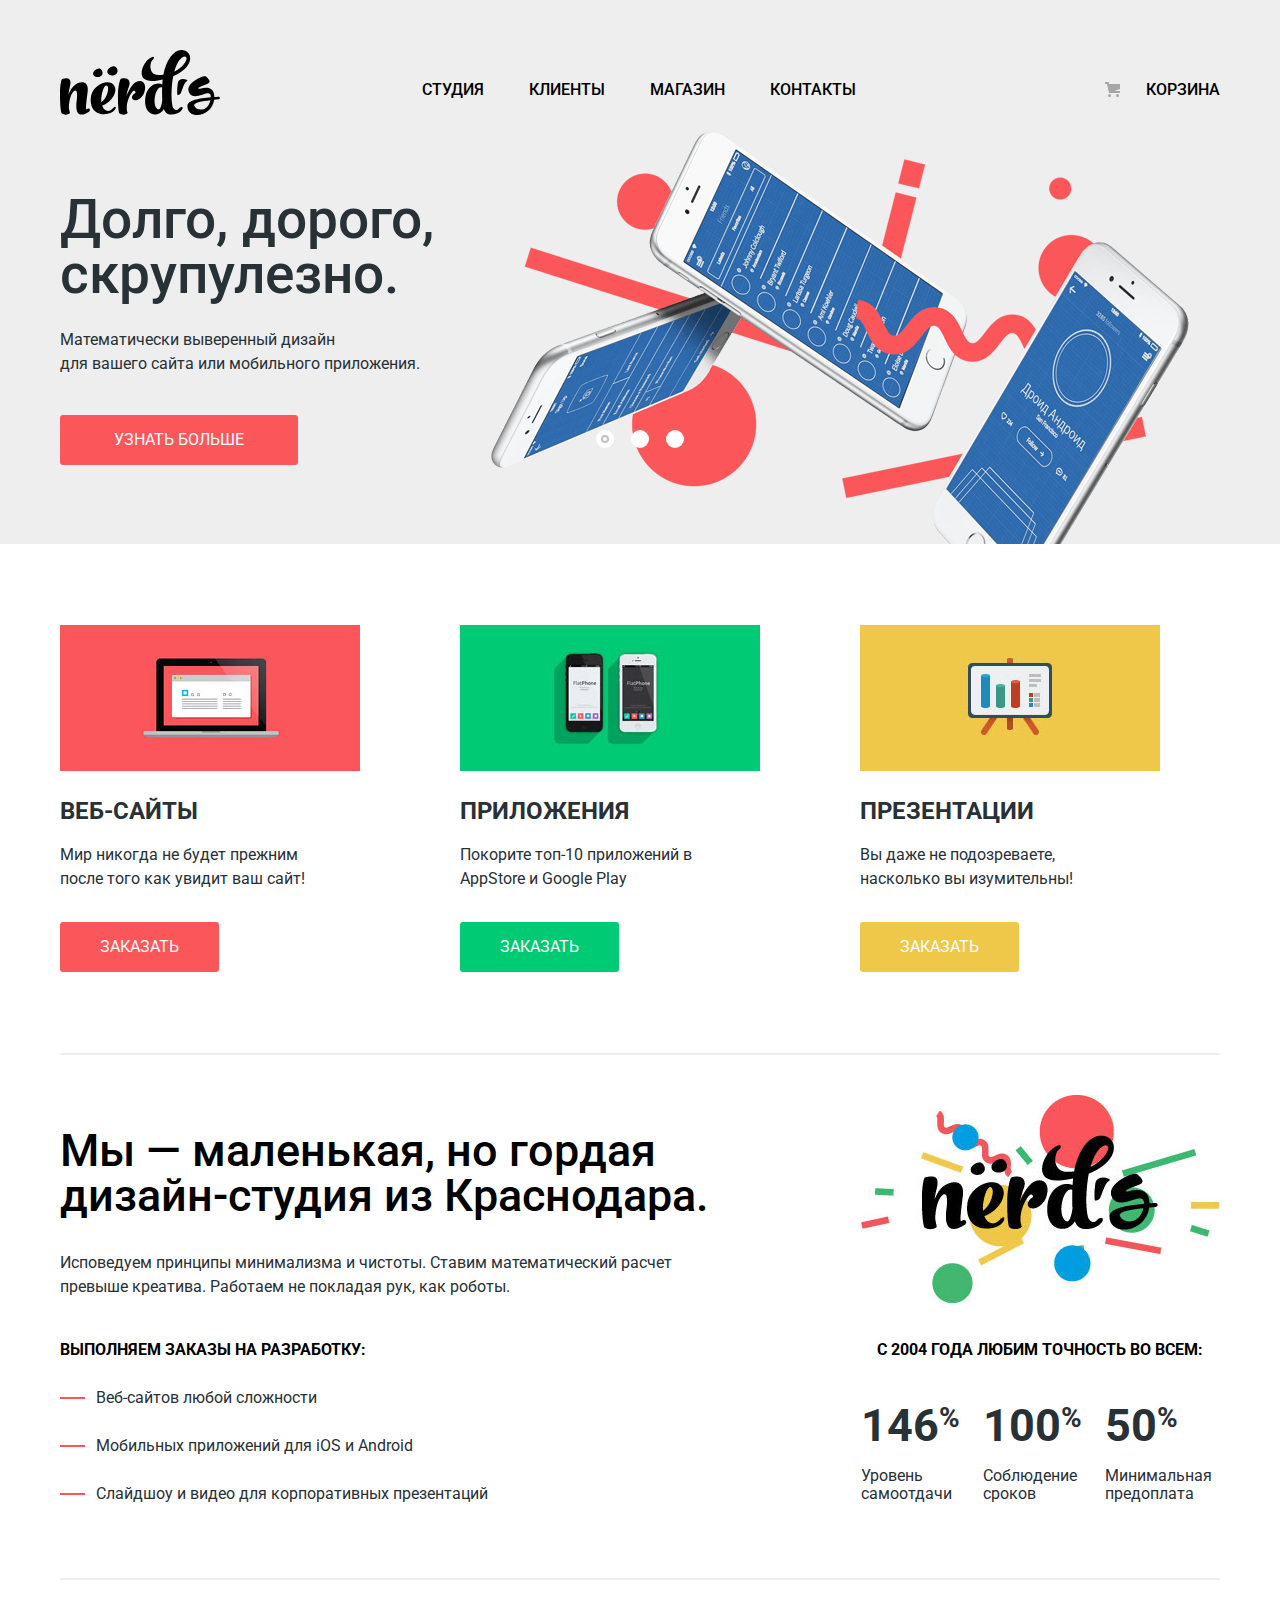
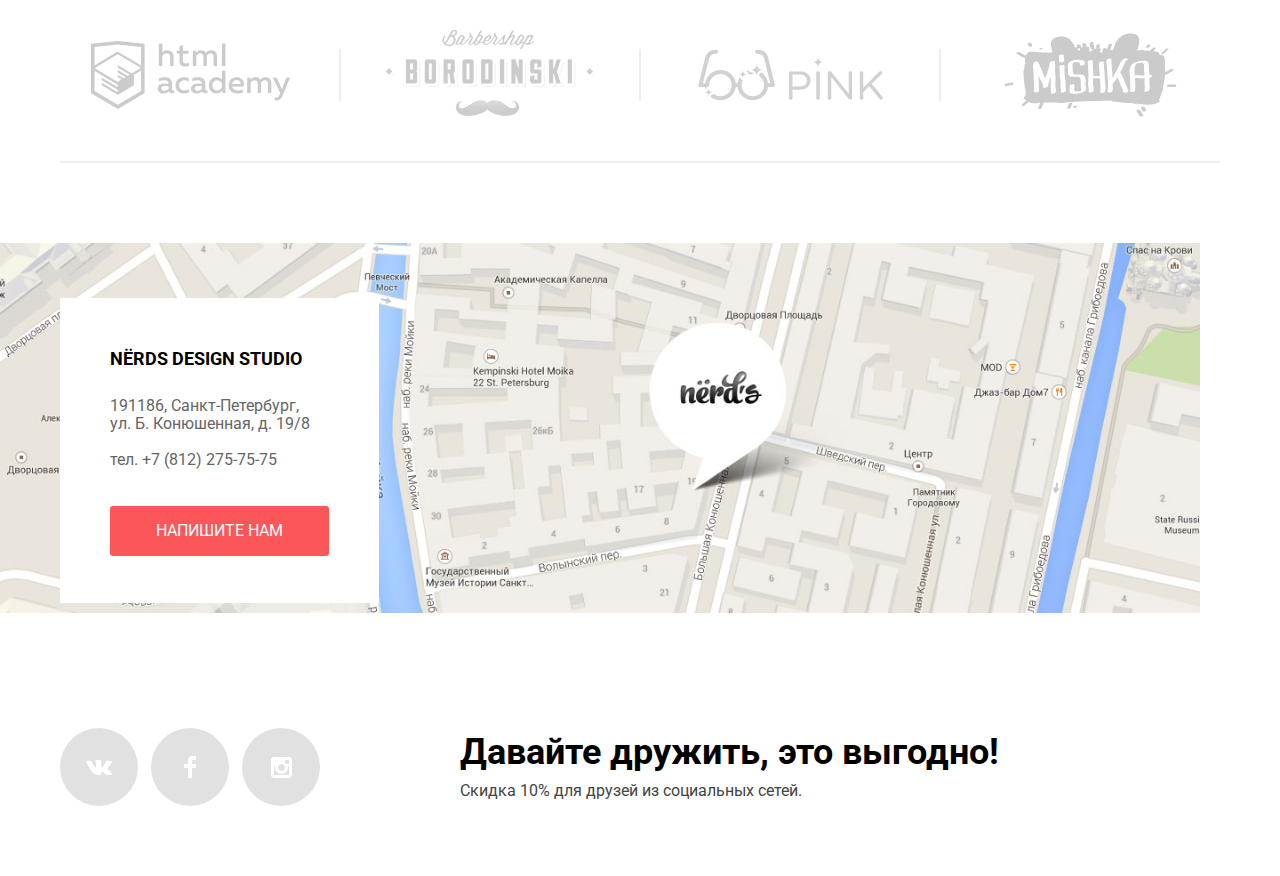
==== commit b5689f08: "Merge pull request #7 from TrofimovAleksey/master" ====
--- a/index.html
+++ b/index.html
@@ -40,35 +40,41 @@
 				<input type="radio" class="visually-hidden" name="slider" id="slide-1" checked>
 				<input type="radio" class="visually-hidden" name="slider" id="slide-2">
 				<input type="radio" class="visually-hidden" name="slider" id="slide-3">
+					
 					<div class="container-slider">
-					  <!-- 1-й слайд -->
+					  
+					<!-- 1-й слайд -->
 						<div class="slide slide-1">
 							<p class="slide-name">Долго, дорого, <br>скрупулезно.</p>
 							<p class="slide-description">Математически выверенный дизайн<br>
 							для вашего сайта или мобильного приложения.</p>
 							<a href="#" class="btn btn-slide">Узнать больше</a>
 						</div>
-					  <!-- 2-й слайд 
+					   
+					<!-- 2-й слайд  -->
 						<div class="slide slide-2">
 							<p class="slide-name">Любим математику как никто другой</p>
-							<p class="slide-description">Никакого креатива, только математические формулы<br>
-							для расчета идеальных пропорций.</p>
+							<p class="slide-description">Никакого креатива, только математические формулы для расчета идеальных пропорций.</p>
 							<a href="#" class="btn btn-slide">Узнать больше</a>
 						</div>
-					  	 3-й слайд 
+					  	 
+					<!-- 3-й слайд --> 
 						<div class="slide slide-3">
-							<p class="slide-name">Только ночь, только хардкор</p>
+							<p class="slide-name">Только ночь,<br> только хардкор</p>
 							<p class="slide-description">Работать днем, как все? Мы против этого.<br>
 							Ближе к полуночи работа только начинается.</p>
 							<a href="#" class="btn btn-slide">Узнать больше</a>
-						</div> -->
+						</div> 
+
 					  <!-- Управляем слайдером -->
 						<div class="slider-control">
-					  		<label for="slide-1" class="visually-hidden">Первый слайд</label> 
-							<label for="slide-2" class="visually-hidden">Второй слайд</label>
-							<label for="slide-3" class="visually-hidden">Третий слайд</label>
-						</div>
+					  		<label for="slide-1" class="slider-control-btn">Первый слайд</label> 
+							<label for="slide-2" class="slider-control-btn">Второй слайд</label>
+							<label for="slide-3" class="slider-control-btn">Третий слайд</label>
+						</div>
+
 					</div>
+
 			</div>
 		</section>
 		
@@ -82,7 +88,7 @@
 								<img src="img/service-web.jpg" width="300" height="146" alt="Ноутбук на красном фоне">
 							</div>
 							<h3>Веб-сайты</h3>
-							<p>Мир никогда не будет прежним <br>после того как увидит ваш сайт!</p>
+							<p>Мир никогда не будет прежним после того как увидит ваш сайт!</p>
 							<a href="#" class="btn">Заказать</a>
 						</li>
 						<li class="service-item">			
@@ -90,7 +96,7 @@
 								<img src="img/service-app.jpg" width="300" height="146" alt="Два телефона на зелёном фоне">
 							</div>
 							<h3>Приложения</h3>
-							<p>Покорите топ-10 приложений в <br>AppStore и Google Play</p>
+							<p>Покорите топ-10 приложений в AppStore и Google Play</p>
 							<a href="#" class="btn btn-green">Заказать</a>
 						</li>
 						<li class="service-item">			
@@ -98,7 +104,7 @@
 								<img src="img/service-pres.jpg" width="300" height="146" alt="Мольберт на жёлтом фоне">
 							</div>
 							<h3>Презентации</h3>
-							<p>Вы даже не подозреваете, <br>насколько вы изумительны!</p>
+							<p>Вы даже не подозреваете, насколько вы изумительны!</p>
 							<a href="#" class="btn btn-yellow">Заказать</a>
 						</li>
 					</ul>
@@ -110,8 +116,7 @@
 					<!-- Левая часть -->
 						<div class="left-about">
 							<p class="about-header">Мы — маленькая, но гордая дизайн-студия из Краснодара.</p>
-							<p>Исповедуем принципы минимализма и чистоты. Ставим математический расчет
-							<br>превыше креатива. Работаем не покладая рук, как роботы.</p>
+							<p>Исповедуем принципы минимализма и чистоты. Ставим математический расчет превыше креатива. Работаем не покладая рук, как роботы.</p>
 							<p class="about-txt left-txt">Выполняем заказы на разработку:</p>
 							<ul class="left-list-about">
 								<li class="left-item">Веб-сайтов любой сложности</li>
@@ -183,15 +188,30 @@
 				<h2 class="visually-hidden">Социальные сети</h2>
 				<div class="social-container">
 					<ul class="social-list">
-						<li><a class="social-button" href="#"><span class="visually-hidden">Вконтакте</span>
-							<svg xmlns="http://www.w3.org/2000/svg" width="26" height="15" viewBox="0 0 26 15"><path fill="#FFF" d="M16.138 11.51c.956-.309 2.18 2.04 3.483 2.939.978.681 1.727.534 1.727.534l3.473-.05s1.815-.112.957-1.554c-.071-.12-.503-1.069-2.585-3.022-2.177-2.043-1.882-1.712.739-5.244 1.597-2.153 2.236-3.468 2.036-4.028-.192-.539-1.365-.399-1.365-.399L20.69.713c-.381.001-.704.119-.851.515-.003.004-.621 1.666-1.445 3.079-1.741 2.989-2.436 3.148-2.724 2.961-.661-.433-.494-1.737-.494-2.664 0-2.897.432-4.105-.846-4.417-.427-.104-.739-.172-1.828-.182-1.392-.021-2.574 0-3.244.329-.445.223-.786.712-.579.74.26.035.843.16 1.155.586.401.552.389 1.789.389 1.789s.229 3.411-.54 3.834c-.528.29-1.25-.302-2.803-3.016-.793-1.388-1.392-2.922-1.392-2.922s-.116-.285-.326-.441c-.25-.185-.6-.244-.6-.244L.848.684S.29.7.085.946c-.182.218-.015.668-.015.668s2.909 6.881 6.203 10.347c3.02 3.182 6.452 2.971 6.452 2.971h1.555s.469-.054.709-.312c.224-.24.214-.691.214-.691s-.031-2.109.935-2.419z"/></svg>
-						</a></li>
-						<li><a class="social-button" href="#"><span class="visually-hidden">Фейсбук</span>
-							<svg xmlns="http://www.w3.org/2000/svg" width="12" height="22" viewBox="0 0 12 22"><path fill="#FFF" d="M12 4V0H8a4 4 0 0 0-4 4v4H0v4h4v10h4V12h4V8H8V4h4z"/></svg>
-						</a></li>
-						<li><a class="social-button" href="#"><span class="visually-hidden">Инстаграм</span>
-							<svg xmlns="http://www.w3.org/2000/svg" width="21" height="21" viewBox="0 0 21 21"><path fill="#FFF" d="M18 0H3C1.35 0 0 1.35 0 3v15c0 1.65 1.35 3 3 3h15c1.65 0 3-1.35 3-3V3c0-1.65-1.35-3-3-3zm-7.5 7c1.93 0 3.5 1.57 3.5 3.5S12.43 14 10.5 14 7 12.43 7 10.5 8.57 7 10.5 7zM18 18H3V9h1.181A6.504 6.504 0 0 0 4 10.5a6.5 6.5 0 1 0 13 0 6.45 6.45 0 0 0-.181-1.5H18v9zm0-11h-4V3h4v4z"/></svg>
-						</a></li>
+						<li>
+							<a class="social-button" href="https://vk.com/">
+								<span class="visually-hidden">Вконтакте</span>
+								<svg xmlns="http://www.w3.org/2000/svg" width="26" height="15" viewBox="0 0 26 15">
+									<path fill="#FFF" d="M16.138 11.51c.956-.309 2.18 2.04 3.483 2.939.978.681 1.727.534 1.727.534l3.473-.05s1.815-.112.957-1.554c-.071-.12-.503-1.069-2.585-3.022-2.177-2.043-1.882-1.712.739-5.244 1.597-2.153 2.236-3.468 2.036-4.028-.192-.539-1.365-.399-1.365-.399L20.69.713c-.381.001-.704.119-.851.515-.003.004-.621 1.666-1.445 3.079-1.741 2.989-2.436 3.148-2.724 2.961-.661-.433-.494-1.737-.494-2.664 0-2.897.432-4.105-.846-4.417-.427-.104-.739-.172-1.828-.182-1.392-.021-2.574 0-3.244.329-.445.223-.786.712-.579.74.26.035.843.16 1.155.586.401.552.389 1.789.389 1.789s.229 3.411-.54 3.834c-.528.29-1.25-.302-2.803-3.016-.793-1.388-1.392-2.922-1.392-2.922s-.116-.285-.326-.441c-.25-.185-.6-.244-.6-.244L.848.684S.29.7.085.946c-.182.218-.015.668-.015.668s2.909 6.881 6.203 10.347c3.02 3.182 6.452 2.971 6.452 2.971h1.555s.469-.054.709-.312c.224-.24.214-.691.214-.691s-.031-2.109.935-2.419z"/>
+								</svg>
+							</a>
+						</li>
+						<li>
+							<a class="social-button" href="https://www.facebook.com/">
+								<span class="visually-hidden">Фейсбук</span>
+								<svg xmlns="http://www.w3.org/2000/svg" width="12" height="22" viewBox="0 0 12 22">
+									<path fill="#FFF" d="M12 4V0H8a4 4 0 0 0-4 4v4H0v4h4v10h4V12h4V8H8V4h4z"/>
+								</svg>
+							</a>
+						</li>
+						<li>
+							<a class="social-button" href="https://www.instagram.com/">
+								<span class="visually-hidden">Инстаграм</span>
+								<svg xmlns="http://www.w3.org/2000/svg" width="21" height="21" viewBox="0 0 21 21">
+									<path fill="#FFF" d="M18 0H3C1.35 0 0 1.35 0 3v15c0 1.65 1.35 3 3 3h15c1.65 0 3-1.35 3-3V3c0-1.65-1.35-3-3-3zm-7.5 7c1.93 0 3.5 1.57 3.5 3.5S12.43 14 10.5 14 7 12.43 7 10.5 8.57 7 10.5 7zM18 18H3V9h1.181A6.504 6.504 0 0 0 4 10.5a6.5 6.5 0 1 0 13 0 6.45 6.45 0 0 0-.181-1.5H18v9zm0-11h-4V3h4v4z"/>
+								</svg>
+							</a>
+						</li>
 					</ul>
 					<div class="social-promo">
 						<p class="promo-strong">Давайте дружить, это выгодно!</p>
--- a/css/style.css
+++ b/css/style.css
@@ -49,7 +49,6 @@
 .container{
 	width:1200px;
 	margin:0 auto;
-	/*background:rgba(0, 255, 0, 0.4);*/
 	padding:0 20px;
 }
 
@@ -143,8 +142,14 @@
 	color:#fb565a;
 }
 
+.site-navigation-current a:hover,
+.site-navigation-current a:focus{
+	color: black;
+	cursor: default;
+}
+
 .main-navigation a:active {
-	opacity: 0.3;
+	color:rgba(0, 0, 0, 0.3);
 }
 
 .slider{
@@ -154,9 +159,68 @@
 .slide{
 	padding-top: 77px;
 	padding-bottom: 79px; 
-}
+	display: none;
+}
+
+#slide-1:checked ~ .container-slider .slide-1,
+#slide-2:checked ~ .container-slider .slide-2,
+#slide-3:checked ~ .container-slider .slide-3{
+	display: block;
+}
+
+.container-slider{
+	position: relative;
+	min-height: 429px;
+}
+
+.slider-control{
+	display: flex;
+	position: absolute;
+	justify-content: center;
+	flex-wrap: wrap;
+	z-index: 10;
+	left: 50%;
+	bottom: 96px;
+	width: 150px;
+	margin-left: -75px;
+}
+
+.slider-control-btn{
+	display: flex;
+	width: 18px;
+	height: 18px;
+	border-radius: 50%;
+	background-color: #fff;
+	margin-right: 17px;
+	font-size: 0;
+}
+
+.slider-control-btn:last-child{
+	margin-right: 0;
+}
+
+#slide-1:checked ~ .container-slider [for="slide-1"]::before,
+#slide-2:checked ~ .container-slider [for="slide-2"]::before,
+#slide-3:checked ~ .container-slider [for="slide-3"]::before{
+	content: "";
+
+	width: 8px;
+	height: 8px;
+	border: 2px solid #c1c1c1;
+	border-radius: 50%;
+	margin: auto;
+}
+
 .slide-1{
 	background: url("../img/slide-1.png") no-repeat 431px 16px;
+}
+
+.slide-2{
+	background: url("../img/slide-2.png") no-repeat right bottom;
+}
+
+.slide-3{
+	background: url("../img/slide-3.png") no-repeat right bottom;
 }
 
 .slide-name{
@@ -164,10 +228,12 @@
 	line-height:55px;
 	font-weight:500;
 	margin: 0;
+	max-width: 560px;
 }
 
 .slide-description{
 	margin: 26px 0 39px;
+	max-width: 420px;
 }
 
 .btn{
@@ -247,6 +313,10 @@
 	width: 300px;
 }
 
+.service-item p{
+	max-width: 270px;
+}
+
 .services h3{
 	margin: 18px 0 17px;
 
@@ -286,6 +356,7 @@
 
 .about-header + p{
 	margin: 0 0 39px;
+	max-width: 620px;
 }
 
 .about-txt{
@@ -494,6 +565,20 @@
   	background-color: #e1e1e1;
 }
 
+.social-button:hover,
+.social-button:focus {
+  background-color: #e74246;
+}
+
+.social-button:active{
+	box-shadow:inset 0 3px 0 rgba(0, 1, 1, 0.1);
+	background-color: #d7373b;
+}
+
+.social-button:active path{
+	fill: #e37376;
+}
+
 .social-list{
 	display: flex;
 	justify-content: space-between;
@@ -531,10 +616,12 @@
 	width: 960px;
 	box-shadow: 0 20px 75px 0 #000101;
 	position: absolute;
-	left: 240px;
+	left: 50%;
 	bottom: 180px;
+	margin-left: -480px;
 	padding: 67px 100px 84px;
-
+	z-index: 1000;
+	
 	display: none;
 	background-color: white;
 }
@@ -627,6 +714,8 @@
 	outline: none;
 	
 	font-size: 0;
+
+	cursor: pointer;
 }
 
 .button-close:hover,
@@ -637,6 +726,10 @@
 .button-close:active {
 	opacity: 0.1;
 
+}
+
+.write-us-form .btn{
+	width: 260px;
 }
 
 /*!Стили каталога!*/
@@ -659,7 +752,7 @@
 
 
 .filters{
-	width: 280px;
+	width: 260px;
 }
 
 .filter fieldset{
@@ -682,31 +775,194 @@
 	font-weight:700;
 	color:black;
 	text-transform: uppercase;
-
-}
+}
+
 .filter-option label{
 	font-size:16px;
 	line-height:20px;
 	color:#283136;
 }
 
+.price-titel{
+	margin-bottom: 50px;
+}
+
+.range-controls{
+	position: relative;
+  	height: 80px;
+  	padding-top: 39px;
+  	padding-right: 20px;
+  	padding-left: 20px;
+  	margin-bottom: 14px;
+  	border-radius: 2px;
+  	background: #eeeeee;
+}
+
+.range-controls .scale{
+  	height: 2px;
+  	background: #d7dcde;
+}
+
+.range-controls .bar{
+  	width: 70%;
+  	height: 2px;
+  	background: #00ca74;
+}
+
+.range-controls .toggle{
+	box-sizing: content-box;
+  	position: absolute;
+  	top: 30px;
+  	left: 0px;
+  	width: 4px;
+  	height: 4px;
+  	cursor: pointer;
+  	border: 8px solid #fff;
+  	border-radius: 50%;
+  	background: #ababab;
+  	box-shadow: 0 2px 1px 0 #cfcfcf;
+}
+
+.range-controls .toggle-min{
+  	left: 18px;
+}
+
+.range-controls .toggle-max{
+  	left: 160px;
+}
+
+.price-controls{
+  	font-size: 0;
+}
+
 .price-controls label{
-	font-size:16px;
-	line-height:22px;
-	text-transform: uppercase;
+  	display: inline-block;
+  	width: 50%;
+
+  	font-size: 16px;
+  	line-height: 22px;
+  	text-transform: uppercase;
+}
+
+.price-controls label:last-child{
+  	text-align: right;
 }
 
 .price-controls input{
-	background:#eeeeee;
-	border-radius:2px;
-	border:none;
-}
-
-.filter-option label{
-	font-size:16px;
-	line-height:20px;
-	color:#283136;
-}
+  	font-family: 'Roboto', 'Arial', sans-serif;
+  	font-size: 16px;
+  	line-height: 22px;
+  	width: 80px;
+  	margin-left: 8px;
+  	padding: 8px 10px;
+  	text-align: center;
+  	color: #283136;
+  	border: none;
+  	border-radius: 2px;
+  	background: #eeeeee;
+}
+
+.filter .price-conteiner{
+	margin-bottom: 53px;
+}
+
+.option-container legend{
+	margin-bottom: 15px;
+}
+
+.option-container .filter-option:not(:last-of-type){
+	margin-bottom: 15px;
+}
+
+.filter .option-container{
+	margin-bottom: 45px;
+}
+
+.filter .option-container:last-of-type{
+	margin-bottom: 50px;
+}
+
+.option-container span{
+	position: relative;
+
+	padding-left: 35px;
+
+	cursor: pointer;
+}
+
+		/*ОФОРМЛЯЕМ РАДИО-КНОПКИ*/
+
+.filter-option input[type="radio"] + .radio-indicator:before{
+	content: "";
+
+	position: absolute;
+	top: -3px;
+	left: 0;
+
+	width: 25px;
+	height: 25px;
+
+	background: url("../img/radio-off.svg") no-repeat 0 0;
+	opacity: 0.4; 
+}
+
+.option-container label:hover,
+.option-container label:focus{
+	color: black;
+}
+
+.option-container label:hover .radio-indicator:before,
+.option-container label:focus .radio-indicator:before{
+	opacity: 1;
+}
+
+.filter-option input[type="radio"]:checked + .radio-indicator:before{
+	background: url("../img/radio-on.svg") no-repeat 0 0;
+}
+
+.filter-option input[type="radio"]:disabled + .radio-indicator:before{
+	opacity: 0.1;
+}
+
+.filter-option input[type="radio"]:disabled + .radio-indicator{
+	color: rgba(40, 49, 54, 0.3);
+	cursor: default;
+}
+
+		/*ОФОРМЛЯЕМ ЧЕК-БОКСЫ*/
+
+.filter-option input[type="checkbox"] + .checkbox-indicator:before{
+	content: "";
+
+	position: absolute;
+	top: -2px;
+	left: 0;
+
+	width: 28px;
+	height: 23px;
+
+	background: url("../img/checkbox-off.svg") no-repeat 0 0;
+	opacity: 0.4; 
+}
+
+.option-container label:hover .checkbox-indicator:before,
+.option-container label:focus .checkbox-indicator:before{
+	opacity: 1;
+}
+
+.filter-option input[type="checkbox"]:checked + .checkbox-indicator:before{
+	background: url("../img/checkbox-on.svg") no-repeat 0 0;
+}
+
+.filter-option input[type="checkbox"]:disabled + .checkbox-indicator:before{
+	opacity: 0.1;
+}
+
+.filter-option input[type="checkbox"]:disabled + .checkbox-indicator{
+	color: rgba(40, 49, 54, 0.3);
+	cursor: default;
+}
+
 
 .filter-button{
 	width: 260px;
@@ -714,7 +970,7 @@
     padding: 0;
 
 	color:black;
-	font-weight:700;
+	font-weight:500;
 	
 	background-color:#eeeeee;
 }
@@ -727,6 +983,8 @@
 .filter-button:active{
 	background-color:#d5d5d5;
 	outline:0;
+
+	color: rgba(0, 0, 0, 0.3);
 }
 
 .catalog-sort{
@@ -742,7 +1000,7 @@
 }
 
 .catalog-sort{
-	margin-bottom: 52px;
+	margin-bottom: 55px;
 	align-items: baseline;
 }
 
@@ -762,11 +1020,31 @@
 }
 
 .catalog-sort .sort-direction{
-	margin-left: 45px;
-	width: 45px;
-	height: 20px;
-
-	background: rgba(0, 255, 0, 0.3);
+	display: flex;
+	justify-content: space-between;
+	margin-left: 48px;
+	width: 42px;
+}
+
+.sort-dir-container{
+	display: flex;
+  	align-items: center;
+  	justify-content: center;
+}
+
+.sort-up path{
+	fill: #a6a6a6;
+	opacity: 0.2;
+}
+
+.sort-dir-container:not(.sort-check):hover path{
+	fill: #a6a6a6;
+	opacity: 1;
+}
+
+.sort-dir-container:not(.sort-check):active path{
+	fill: #231F20;
+	opacity: 1;
 }
 
 .catalog-columns{
@@ -776,9 +1054,6 @@
 }
 
 .catalog-container{
-	display: flex;
-	flex-direction: column;
-
 	width: 760px;
 }
 
@@ -794,6 +1069,11 @@
 	text-transform: uppercase;
 }
 
+.sort-txt:not(.sort-check):hover a{
+	color:rgba(0, 0, 0, 0.6);
+}
+
+.sort-txt:not(.sort-check):active a,
 .sort-check a{
 	color:rgba(0, 0, 0, 1);
 }
@@ -900,6 +1180,7 @@
 	line-height:18px;
 	font-weight:500;
 	color:black;
+	text-align: center;
 	text-transform: uppercase;
 	
 	background-color:#eeeeee;
@@ -909,17 +1190,19 @@
 	min-width: 260px;
 }
 
-.pagination-button:hover,
-.pagination-button:focus {
+.pagination-button:not(.pagination-item-current):hover,
+.pagination-button:not(.pagination-item-current):focus {
 	background-color:#dfdfdf;
 }
 
 .pagination-button:active{
 	background-color:#d5d5d5;
+	color: rgba(0, 0, 0, 0.3);
 }
 
 .pagination-item-current{
 	padding: 13px 5px;
 	background:white;
 	border:3px solid #dbdbdb;
+	cursor: default;
 }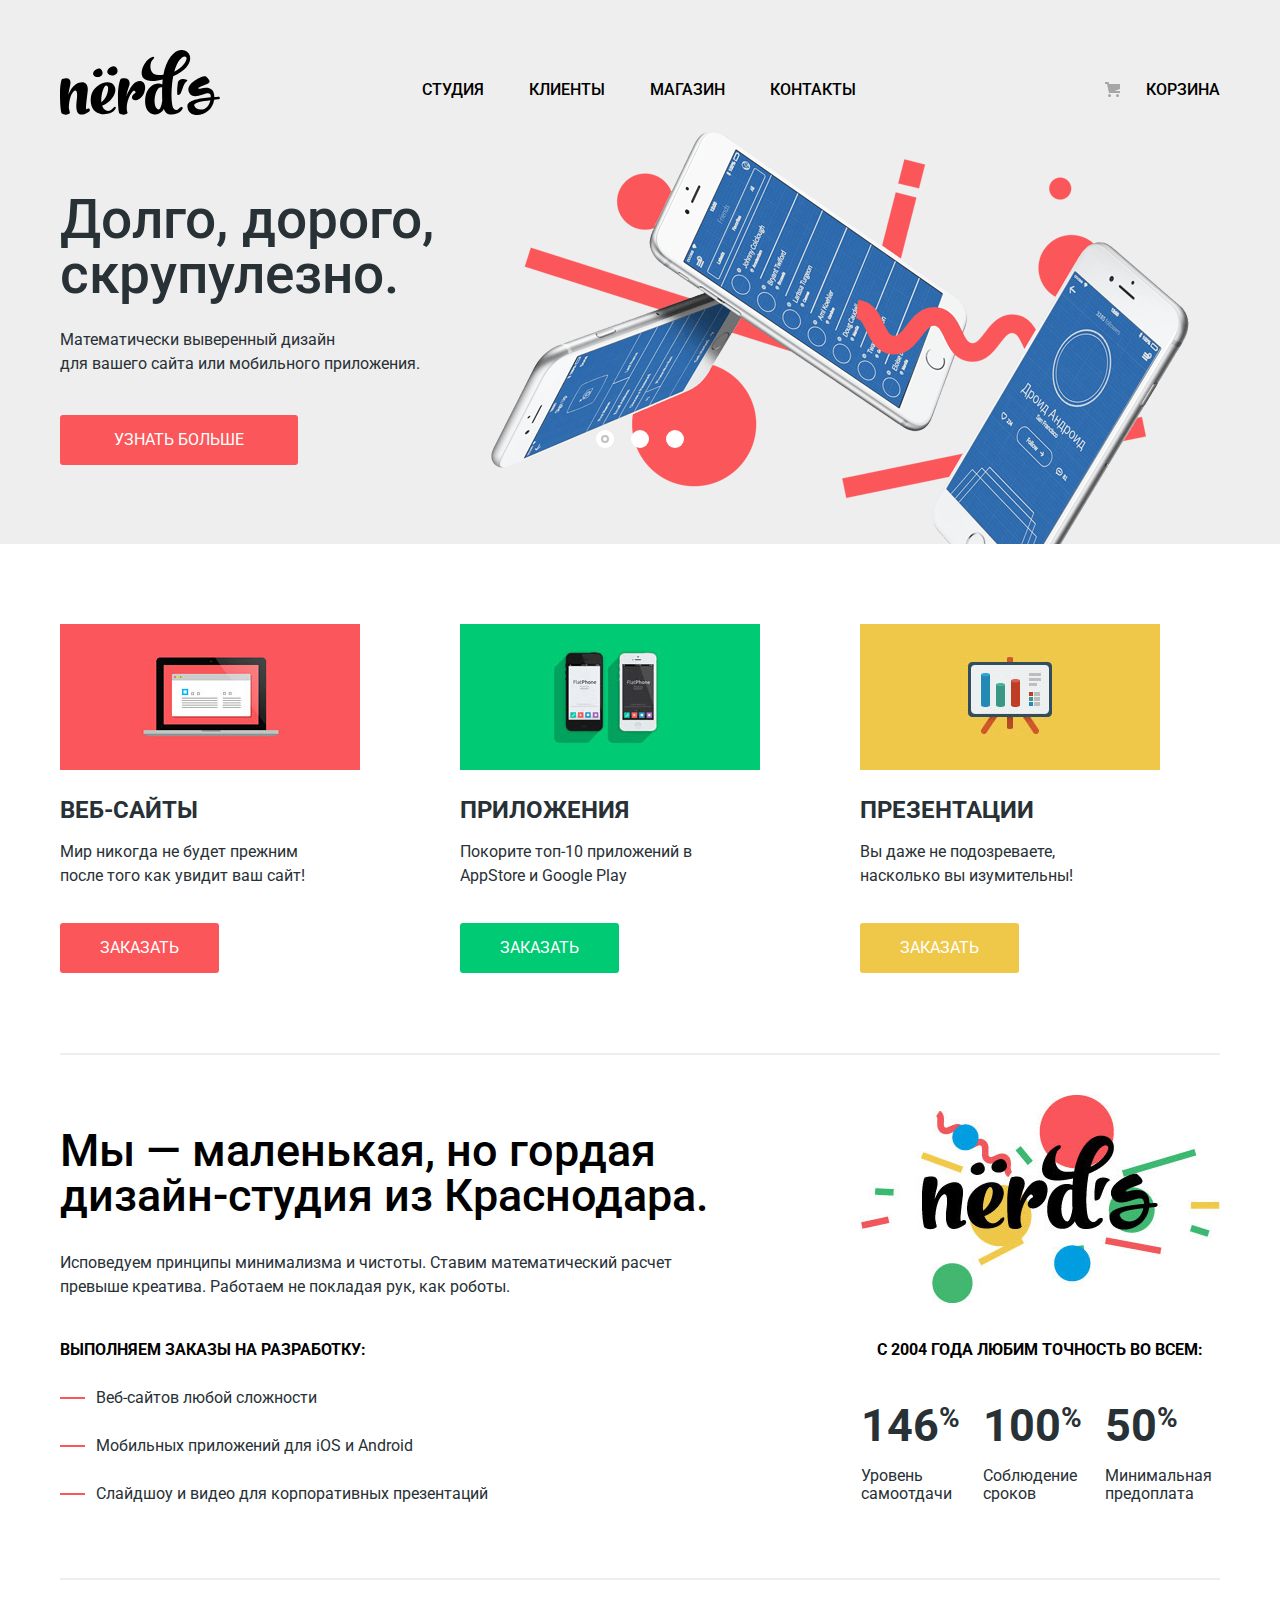
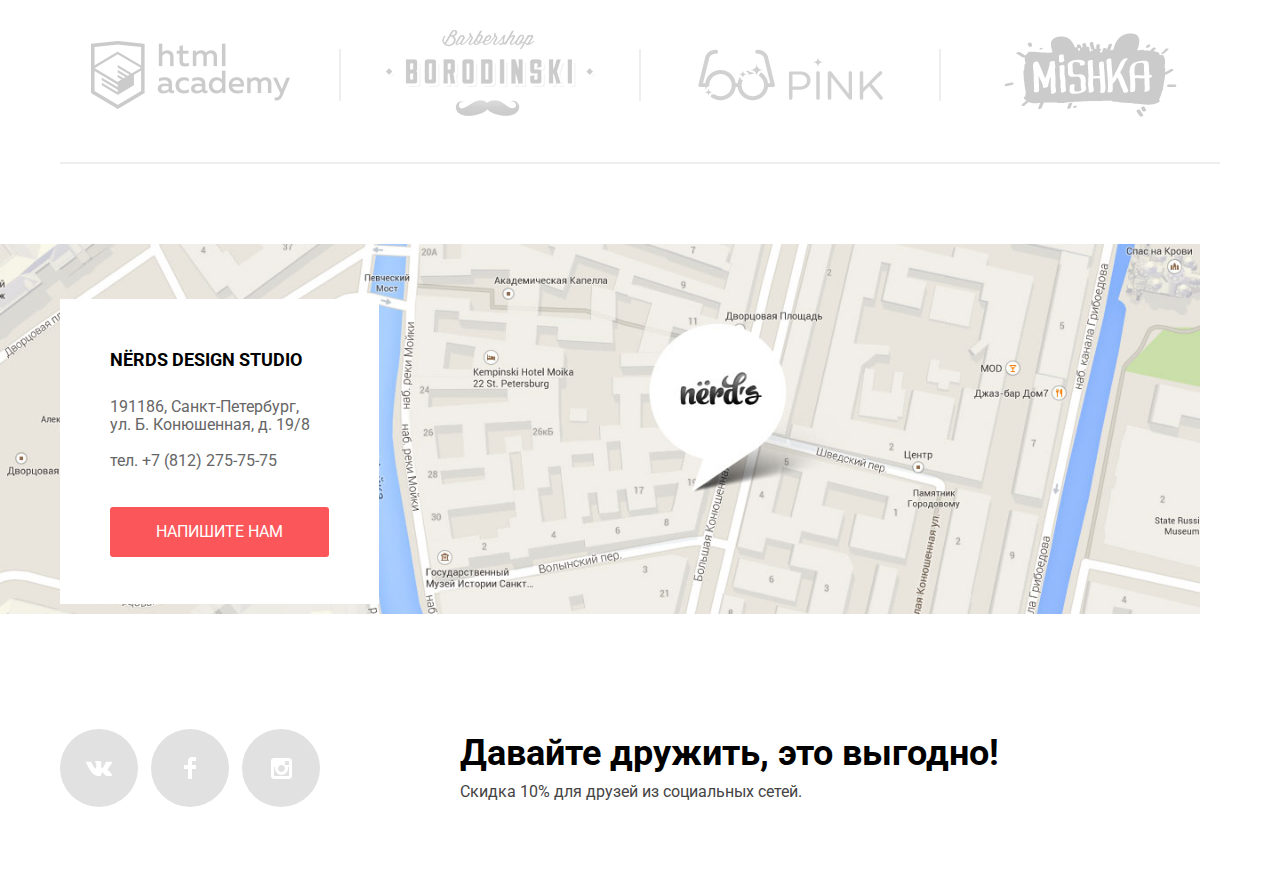
==== commit 3e02350b: "Всё вроде бы доделал" ====
--- a/index.html
+++ b/index.html
@@ -5,15 +5,13 @@
     <title>HTML Academy: Нёрдс</title>
 	<link href="https://fonts.googleapis.com/css?family=Roboto:400,500,700&amp;subset=cyrillic-ext" rel="stylesheet">	
 	<link href="css/normalize.css" rel="stylesheet">
-	<link href="css/style.css" rel="stylesheet">
+	<link href="css/ministyle.css" rel="stylesheet">
   </head>
   <body>
-
-<!-- Шапка -->
 	<header class="main-header">
 		<div class="container">
 			<nav class="main-navigation">
-				<a class="main-header-logo">
+				<a class="main-header-logo current-logo">
 					<img src="img/nerds-logo.svg" width="160" height="65" alt="Логотип веб-студии «Нёрдс»">
 				</a>
 				<ul class="site-navigation">
@@ -28,58 +26,41 @@
 			</nav>
 		</div>
 	</header>
-	
-<!-- Тело -->
 	<main>
 		<h1 class="visually-hidden">Веб-студия "Нёрдс"</h1>
-
-	<!-- Слайдер -->
 		<section class="slider">
 			<h2 class="visually-hidden">Слайдер</h2>
 			<div class="container">
 				<input type="radio" class="visually-hidden" name="slider" id="slide-1" checked>
 				<input type="radio" class="visually-hidden" name="slider" id="slide-2">
 				<input type="radio" class="visually-hidden" name="slider" id="slide-3">
-					
-					<div class="container-slider">
-					  
-					<!-- 1-й слайд -->
-						<div class="slide slide-1">
-							<p class="slide-name">Долго, дорого, <br>скрупулезно.</p>
-							<p class="slide-description">Математически выверенный дизайн<br>
-							для вашего сайта или мобильного приложения.</p>
-							<a href="#" class="btn btn-slide">Узнать больше</a>
-						</div>
-					   
-					<!-- 2-й слайд  -->
-						<div class="slide slide-2">
-							<p class="slide-name">Любим математику как никто другой</p>
-							<p class="slide-description">Никакого креатива, только математические формулы для расчета идеальных пропорций.</p>
-							<a href="#" class="btn btn-slide">Узнать больше</a>
-						</div>
-					  	 
-					<!-- 3-й слайд --> 
-						<div class="slide slide-3">
-							<p class="slide-name">Только ночь,<br> только хардкор</p>
-							<p class="slide-description">Работать днем, как все? Мы против этого.<br>
-							Ближе к полуночи работа только начинается.</p>
-							<a href="#" class="btn btn-slide">Узнать больше</a>
-						</div> 
-
-					  <!-- Управляем слайдером -->
-						<div class="slider-control">
-					  		<label for="slide-1" class="slider-control-btn">Первый слайд</label> 
-							<label for="slide-2" class="slider-control-btn">Второй слайд</label>
-							<label for="slide-3" class="slider-control-btn">Третий слайд</label>
-						</div>
-
-					</div>
-
+				<div class="container-slider">
+					<div class="slide slide-1">
+						<p class="slide-name">Долго, дорого, <br>скрупулезно.</p>
+						<p class="slide-description">Математически выверенный дизайн<br>
+						для вашего сайта или мобильного приложения.</p>
+						<a href="#" class="btn btn-slide">Узнать больше</a>
+					</div>
+					<div class="slide slide-2">
+						<p class="slide-name">Любим математику как никто другой</p>
+						<p class="slide-description">Никакого креатива, только математические формулы для расчета идеальных пропорций.</p>
+						<a href="#" class="btn btn-slide">Узнать больше</a>
+					</div>
+					<div class="slide slide-3">
+						<p class="slide-name">Только ночь,<br> только хардкор</p>
+						<p class="slide-description">Работать днем, как все? Мы против этого.<br>
+						Ближе к полуночи работа только начинается.</p>
+						<a href="#" class="btn btn-slide">Узнать больше</a>
+					</div> 
+					<div class="slider-control">
+					  	<label for="slide-1" class="slider-control-btn">Первый слайд</label> 
+						<label for="slide-2" class="slider-control-btn">Второй слайд</label>
+						<label for="slide-3" class="slider-control-btn">Третий слайд</label>
+					</div>
+				</div>
 			</div>
 		</section>
-		
-		<div class="container">		
-			<!-- Услуги -->
+		<div class="container">	
 				<section class="services">
 					<h2 class="visually-hidden">Услуги веб-студии "Нёрдс"</h2>
 					<ul class="services-list">
@@ -109,11 +90,8 @@
 						</li>
 					</ul>
 				</section>
-
-			<!-- О нас -->
 				<section class="about">
 					<h2 class="visually-hidden">О нас</h2>
-					<!-- Левая часть -->
 						<div class="left-about">
 							<p class="about-header">Мы — маленькая, но гордая дизайн-студия из Краснодара.</p>
 							<p>Исповедуем принципы минимализма и чистоты. Ставим математический расчет превыше креатива. Работаем не покладая рук, как роботы.</p>
@@ -124,7 +102,6 @@
 								<li class="left-item">Слайдшоу и видео для корпоративных презентаций</li>
 							</ul>
 						</div>
-					<!-- Правая часть -->
 						<div class="right-about">
 							<div class="about-logo">
 								<img src="img/logo-about.jpg" width="360" height="208" alt='Логотип веб-студии "Нёрдс" на ярком фоне'>
@@ -144,8 +121,6 @@
 							</table>
 						</div>					
 				</section>
-
-			<!-- Партнеры -->
 				<section class="partners">
 					<h2 class="visually-hidden">Партнеры</h2>
 					<ul class="partners-list">
@@ -165,14 +140,12 @@
 				</section>
 		</div>
 	</main>
-
-		<!-- Подвал сайта -->
 		<footer class="main-footer">
 			<section class="contacts">
 				<h2 class="visually-hidden">Контакты</h2>				
 				<div class="map">
 					<img src="img/map-marker.jpg" width="1440" height="416" alt="Офис компании по адресу г.Санкт-Петербург, ул. Б. Конюшенная, д. 19/8">
-					<iframe src="https://www.google.com/maps/embed?pb=!1m18!1m12!1m3!1d1998.5991043651657!2d30.320894616696748!3d59.93879418187613!2m3!1f0!2f0!3f0!3m2!1i1024!2i768!4f13.1!3m3!1m2!1s0x4696310fca5ba729%3A0xea9c53d4493c879f!2z0JHQvtC70YzRiNCw0Y8g0JrQvtC90Y7RiNC10L3QvdCw0Y8g0YPQuy4sIDE5LCDQodCw0L3QutGCLdCf0LXRgtC10YDQsdGD0YDQsywgMTkxMTg2!5e0!3m2!1sru!2sru!4v1504712585183" width="1440" height="416" frameborder="0" style="border:0" allowfullscreen></iframe>
+					<iframe src="https://www.google.com/maps/embed?pb=!1m18!1m12!1m3!1d1998.5991043651657!2d30.320894616696748!3d59.93879418187613!2m3!1f0!2f0!3f0!3m2!1i1024!2i768!4f13.1!3m3!1m2!1s0x4696310fca5ba729%3A0xea9c53d4493c879f!2z0JHQvtC70YzRiNCw0Y8g0JrQvtC90Y7RiNC10L3QvdCw0Y8g0YPQuy4sIDE5LCDQodCw0L3QutGCLdCf0LXRgtC10YDQsdGD0YDQsywgMTkxMTg2!5e0!3m2!1sru!2sru!4v1504712585183" width="1440" height="416" style="border:0" allowfullscreen></iframe>
 					<div class="container">
 						<div class="contact">
 							<p class="contact-name-company"><strong>NЁRDS DESIGN STUDIO</strong></p>
@@ -219,9 +192,7 @@
 					</div>
 				</div>
 			</section>
-
-			<!-- Форма отправки письма -->
-			<section class="modal" name="modal-contacts">
+			<section class="modal">
 				<h2>Напишите нам</h2>
 				<form class="write-us-form" action="https://echo.htmlacademy.ru" method="post">
 					<p class="half-width">
@@ -234,7 +205,7 @@
 					</p>
 					<p class="full-width">	
 						<label for="textmessage">Текст письма:</label>
-							<textarea type="text" class="write-us-input write-us-textarea" id="textmessage" placeholder="В свободной форме" name="txt"></textarea>
+							<textarea class="write-us-input write-us-textarea" id="textmessage" placeholder="В свободной форме" name="text"></textarea>
 					</p>
 					<button class="btn" type="submit">Отправить</button>
 				</form>
--- a/css/ministyle.css
+++ b/css/ministyle.css
@@ -0,0 +1 @@
+html{box-sizing:border-box}body{margin:0;padding:0;font-family:"Roboto",Arial,sans-serif;font-size:16px;line-height:24px;font-weight:400;color:#283136}*,::after,::before{box-sizing:inherit}a{text-decoration:none}img{max-width:100%;height:auto}.visually-hidden:not(:focus):not(:active),input[type=checkbox].visually-hidden,input[type=radio].visually-hidden{position:absolute;width:1px;height:1px;margin:-1px;border:0;padding:0;white-space:nowrap;clip-path:inset(100%);clip:rect(0 0 0 0);overflow:hidden}.container{width:1200px;margin:0 auto;padding:0 20px}.main-header{background-color:#eee;padding-top:50px}.main-navigation{display:flex;font-size:16px;line-height:30px;font-weight:500;color:#000;text-transform:uppercase}.main-header-logo{width:160px;margin-right:202px}.main-header-logo img,.service-img img{display:block}.site-navigation{display:flex;flex-wrap:wrap;width:650px;margin:0;padding:25px 0 0;list-style:none}.site-navigation-current{display:block;padding-bottom:3px;border-bottom:2px solid #fb565a}.site-navigation li{margin-right:45px}.cart-container{width:115px;margin:0 0 0 auto;text-align:right;padding:25px 0 0}.cart-container .cart{position:relative}.cart::before{content:"";position:absolute;top:7px;left:0;width:15px;height:15px;background-image:url(../img/cart-icon.svg);background-repeat:no-repeat;background-position:0 0}.cart-container a,.site-navigation a{display:block;color:#000}.cart-container a:focus,.cart-container a:hover,.site-navigation a:not(.site-navigation-current):focus,.site-navigation a:not(.site-navigation-current):hover{color:#fb565a}.site-navigation-current:focus,.site-navigation-current:hover{color:#000;cursor:default}.main-navigation a:not(.site-navigation-current):active{color:rgba(0,0,0,.3)}.main-header-logo:not(.current-logo):active{opacity:.3}.slider{background-color:#eee;margin-bottom:80px}.slide{padding-top:77px;padding-bottom:79px;display:none}#slide-1:checked~.container-slider .slide-1,#slide-2:checked~.container-slider .slide-2,#slide-3:checked~.container-slider .slide-3{display:block}.container-slider{position:relative;min-height:429px}.slider-control{display:flex;position:absolute;justify-content:center;flex-wrap:wrap;z-index:10;left:50%;bottom:96px;width:150px;margin-left:-75px}.slider-control-btn{display:flex;width:18px;height:18px;border-radius:50%;background-color:#fff;margin-right:17px;font-size:0}.slider-control-btn:last-child{margin-right:0}#slide-1:checked~.container-slider [for=slide-1]::before,#slide-2:checked~.container-slider [for=slide-2]::before,#slide-3:checked~.container-slider [for=slide-3]::before{content:"";width:8px;height:8px;border:2px solid #c1c1c1;border-radius:50%;margin:auto}.slide-1{background:url(../img/slide-1.png) no-repeat 431px 16px}.slide-2{background:url(../img/slide-2.png) no-repeat right bottom}.slide-3{background:url(../img/slide-3.png) no-repeat right bottom}.slide-name{font-size:55px;line-height:55px;font-weight:500;margin:0;max-width:560px}.slide-description{margin:26px 0 39px;max-width:420px}.btn{color:#fff;text-transform:uppercase;font-size:16px;line-height:18px;background-color:#fb565a;text-align:center;padding:16px;display:inline-block;vertical-align:middle;border:0;border-radius:3px}.btn:focus,.btn:hover{background-color:#e74246}.btn:active{background-color:#d7373b;box-shadow:inset 0 3px 0 rgba(0,1,1,.1);color:rgba(255,255,255,.3)}.btn-slide{padding:16px 54px}.service-item .btn{padding:16px 40px}.btn-green{background-color:#00ca74}.btn-green:focus,.btn-green:hover{background-color:#00bc6c}.btn-green:active{background-color:#00aa62}.btn-yellow{background-color:#efc84a}.btn-yellow:focus,.btn-yellow:hover{background-color:#eab534}.btn-yellow:active{background-color:#e5a722}.services{margin-bottom:40px;border-bottom:2px solid #eee}.services-list{display:flex;flex-wrap:wrap;margin:0;padding:0;width:1100px;list-style:none}.service-item{width:300px;margin-bottom:80px}.service-item:not(:nth-child(3n)){margin-right:100px}.service-img{margin-bottom:25px}.service-item h3{margin:0 0 15px;font-size:24px;line-height:30px;text-transform:uppercase}.service-item p{max-width:270px;margin:0 0 35px}.about{display:flex;justify-content:space-between;margin-bottom:50px;border-bottom:2px solid #eee}.left-about{width:700px;padding-top:33px;margin-bottom:48px}.right-about{width:360px}.about-header{margin:0 0 33px;font-size:45px;line-height:45px;font-weight:500;color:#000}.about-header+p{margin:0 0 39px;max-width:620px}.about-txt{font-size:16px;line-height:24px;font-weight:700;color:#000;text-transform:uppercase}.left-txt{margin:0 0 24px}.filter ul,.left-list-about{padding:0;margin:0;list-style:none}.left-list-about .left-item{display:flex;align-items:center;margin-bottom:24px}.left-item::before{content:"";width:25px;height:2px;margin-right:11px;background:#fb565a}.about-logo{margin:0 0 28px}.right-txt{text-align:center;margin:0 0 40px}.about-table{width:360px;font-size:16px;line-height:18px;border-collapse:collapse}.about-percent{font-size:45px;font-weight:700;line-height:1}.about-percent .about-data{padding-right:19px}.about-data sup{font-size:62%}.data-description td{padding-top:18px}.partners{margin-bottom:80px;border-bottom:2px solid #eee}.partners-list{display:flex;flex-wrap:wrap;margin:0 0 35px;padding:0;list-style:none}.partner-item{width:260px;position:relative;display:flex}.partner-item:not(:nth-child(4n))::after{content:"";width:2px;height:52px;position:absolute;left:279px;top:19px;background:#eee}.partner-item:not(:nth-child(4n)){margin-right:40px}.partners-list a{margin:auto;opacity:.2}.partners-list a:focus,.partners-list a:hover{opacity:1}.partners-list a:active{opacity:.2}.main-footer{position:relative;margin-bottom:70px}.map{position:relative;padding:55px 0}.map iframe,.map img{position:absolute;top:0}.map img{margin-left:-720px;left:50%}.map iframe{left:0;z-index:5;width:100%;height:100%}.contacts{overflow:hidden;margin-bottom:70px}.contact{z-index:10;position:relative;padding:30px 50px 47px;width:319px;background:#fff}.contact-name-company{margin-bottom:23px}.contact-adress{margin-bottom:18px}.contact-phone-numbert{margin-bottom:13px}.write-to-us{display:block}.contact p,.contact p a{font-size:16px;line-height:18px;color:#666}.contact strong{font-size:18px;line-height:30px;color:#000}.social-container{display:flex;flex-wrap:wrap}.social-button{display:flex;align-items:center;justify-content:center;width:78px;height:78px;border-radius:50%;background-color:#e1e1e1}.social-button:focus,.social-button:hover{background-color:#e74246}.social-button:active{box-shadow:inset 0 3px 0 rgba(0,1,1,.1);background-color:#d7373b}.social-button:active path{fill:#e37376}.social-list{display:flex;flex-wrap:wrap;justify-content:space-between;width:260px;margin:0 140px 0 0;padding:0;list-style:none}.social-promo{width:600px;padding-top:6px}.modal h2,.promo-strong{margin:0 0 10px;font-size:36px;line-height:36px;font-weight:700;color:#000}.promo-txt{margin:0;font-size:16px;line-height:22px;color:#444}.modal{width:960px;box-shadow:0 20px 40px 0 rgba(0,1,1,.75);position:fixed;left:50%;bottom:180px;margin-left:-480px;padding:67px 100px 84px;z-index:1000;display:none;background-color:#fff}.modal.active{display:block}.modal h2{margin:0 0 35px;font-size:45px;line-height:45px;font-weight:500}.write-us-form{display:flex;flex-wrap:wrap;justify-content:space-between}.half-width{width:360px;margin:0 0 30px}.full-width{width:100%;margin:0 0 47px}.write-us-form label{display:block;margin-bottom:10px;font-size:16px;line-height:18px;font-weight:500;color:#000}.write-us-input{width:100%;border:2px solid #d7dcde;border-radius:2px;padding:14px 13px;height:50px;font-size:16px;line-height:18px}.write-us-textarea{height:118px;resize:none}.write-us-input:hover{border:2px solid #b4b9bb}.write-us-input:focus{outline:0;border-color:#000;color:#444}.write-us-input:invalid{border-color:#e74246;color:#e74246}.button-close{position:absolute;width:17px;height:30px;right:90px;top:78px;padding:0;background:url(../img/close-cross.svg) no-repeat 50% 50%;background-size:contain;opacity:.3;border:0;outline:0;font-size:0;cursor:pointer}.button-close:focus,.button-close:hover{opacity:1}.button-close:active{opacity:.1}.write-us-form .btn{width:260px}.heading-container{margin-bottom:55px;background-color:#eee}.heading-container .container{display:flex;padding-top:77px}.main-heading{margin:0 auto 108px;font-size:55px;line-height:55px;font-weight:500;color:#000}.filters{width:260px}.filter fieldset{margin:0;padding:0;border:0}.filter legend{font-size:18px;line-height:30px;font-weight:700;color:#000;text-transform:uppercase}.filter-option label{font-size:16px;line-height:20px;color:#283136}.price-titel{margin-bottom:50px}.range-controls{position:relative;height:80px;padding-top:39px;padding-right:20px;padding-left:20px;margin-bottom:14px;border-radius:2px;background:#eee}.range-controls .scale{height:2px;background:#d7dcde}.range-controls .bar{width:70%;height:2px;background:#00ca74}.range-controls .toggle{box-sizing:content-box;position:absolute;top:30px;left:0;width:4px;height:4px;cursor:pointer;border:8px solid #fff;border-radius:50%;background:#ababab;box-shadow:0 2px 1px 0 #cfcfcf}.range-controls .toggle-min{left:18px}.range-controls .toggle-max{left:160px}.price-controls{font-size:0}.price-controls label{display:inline-block;width:50%;font-size:16px;line-height:22px;text-transform:uppercase}.price-controls label:last-child{text-align:right}.price-controls input{font-family:'Roboto','Arial',sans-serif;font-size:16px;line-height:22px;width:80px;margin-left:8px;padding:8px 10px;text-align:center;color:#283136;border:0;border-radius:2px;background:#eee}.filter .price-conteiner{margin-bottom:53px}.option-container legend{margin-bottom:15px}.option-container .filter-option:not(:last-of-type){margin-bottom:15px}.filter .option-container{margin-bottom:45px}.filter .option-container:last-of-type{margin-bottom:50px}.option-container span{position:relative;padding-left:35px;cursor:pointer}.filter-option input[type=radio]+.radio-indicator:before{content:"";position:absolute;top:-3px;left:0;width:25px;height:25px;background:url(../img/radio-off.svg) no-repeat 0 0;opacity:.4}.option-container label:focus,.option-container label:hover{color:#000}.option-container label:focus .radio-indicator:before,.option-container label:hover .radio-indicator:before{opacity:1}.filter-option input[type=radio]:checked+.radio-indicator:before{background:url(../img/radio-on.svg) no-repeat 0 0}.filter-option input[type=radio]:disabled+.radio-indicator:before{opacity:.1}.filter-option input[type=checkbox]:disabled+.checkbox-indicator,.filter-option input[type=radio]:disabled+.radio-indicator{color:rgba(40,49,54,.3);cursor:default}.filter-option input[type=checkbox]+.checkbox-indicator:before{content:"";position:absolute;top:-2px;left:0;width:28px;height:23px;background:url(../img/checkbox-off.svg) no-repeat 0 0;opacity:.4}.option-container label:focus .checkbox-indicator:before,.option-container label:hover .checkbox-indicator:before{opacity:1}.filter-option input[type=checkbox]:checked+.checkbox-indicator:before{background:url(../img/checkbox-on.svg) no-repeat 0 0}.filter-option input[type=checkbox]:disabled+.checkbox-indicator:before{opacity:.1}.filter-button{width:260px;height:50px;padding:0;color:#000;font-weight:500;background-color:#eee}.filter-button:focus,.filter-button:hover{background-color:#dfdfdf}.filter-button:active{background-color:#d5d5d5;outline:0;color:rgba(0,0,0,.3)}.catalog-sort{display:flex;margin-bottom:55px;align-items:baseline}.catalog-sort ul{display:flex;margin:0;padding:0;list-style:none}.sort-header{margin:0;font-size:18px;line-height:18px;color:#000;text-transform:uppercase}.catalog-sort .sort-type{margin-left:auto;width:271px;justify-content:space-between}.catalog-sort .sort-direction{display:flex;justify-content:space-between;margin-left:48px;width:42px}.sort-dir-container{display:flex;align-items:center;justify-content:center}.sort-up path{fill:#a6a6a6;opacity:.2}.sort-dir-container:not(.sort-check):hover path{fill:#a6a6a6;opacity:1}.sort-dir-container:not(.sort-check):active path{fill:#231f20;opacity:1}.catalog-columns{display:flex;justify-content:space-between;margin-bottom:60px}.catalog-container{width:760px}.catalog{display:flex;justify-content:space-between}.catalog-sort a{font-size:14px;line-height:18px;color:rgba(0,0,0,.3);text-transform:uppercase}.sort-txt:not(.sort-check):hover a{color:rgba(0,0,0,.6)}.sort-txt:not(.sort-check):active a{color:#000}.sort-check a{cursor:default;color:#000}.catalog-list{display:flex;justify-content:space-between;flex-wrap:wrap;margin:0 0 28px;padding:0;list-style:none}.catalog-item{position:relative;width:360px;height:616px;margin-bottom:33px;border-top:40px solid #e9e9e9;border-top-left-radius:3px;border-top-right-radius:3px}.catalog-item:after{content:"";width:14px;height:14px;position:absolute;top:-27px;left:16px;border-radius:50%;background:#fff;box-shadow:23px 0 0 #fff,46px 0 0 #fff}.catalog-item img{border:1px solid rgba(0,1,1,.1)}.catalog-item:hover{border-color:#4d4d4d;box-shadow:0 6px 15px 0 rgba(0,1,1,.25)}.catalog-item:hover img{border:0}.item-info{display:none;position:absolute;bottom:0;width:100%;padding-top:27px;background-color:#eee;text-align:center}.catalog-item:hover .item-info{display:flex;flex-direction:column;max-height:100%}.item-header{margin:0 0 15px}.item-header a{font-size:18px;line-height:30px;font-weight:700;color:#000;text-transform:uppercase}.item-description{max-width:240px;margin:0 auto 31px;font-size:16px;line-height:18px;color:#666;overflow:auto}.price-button{display:block;width:200px;margin:0 auto 42px}.pagination-list{display:flex;flex-wrap:wrap;margin:0;padding:0;list-style:none}.pagination-item{margin-right:11px}.pagination-button{display:block;min-width:50px;height:50px;padding:16px 5px;font-size:16px;line-height:18px;font-weight:500;color:#000;text-align:center;text-transform:uppercase;background-color:#eee}.pagination-button-next{min-width:260px}.pagination-button:not(.pagination-item-current):focus,.pagination-button:not(.pagination-item-current):hover{background-color:#dfdfdf}.pagination-button:active{background-color:#d5d5d5;color:rgba(0,0,0,.3)}.pagination-item-current{padding:13px 5px;background:#fff;border:3px solid #dbdbdb;cursor:default}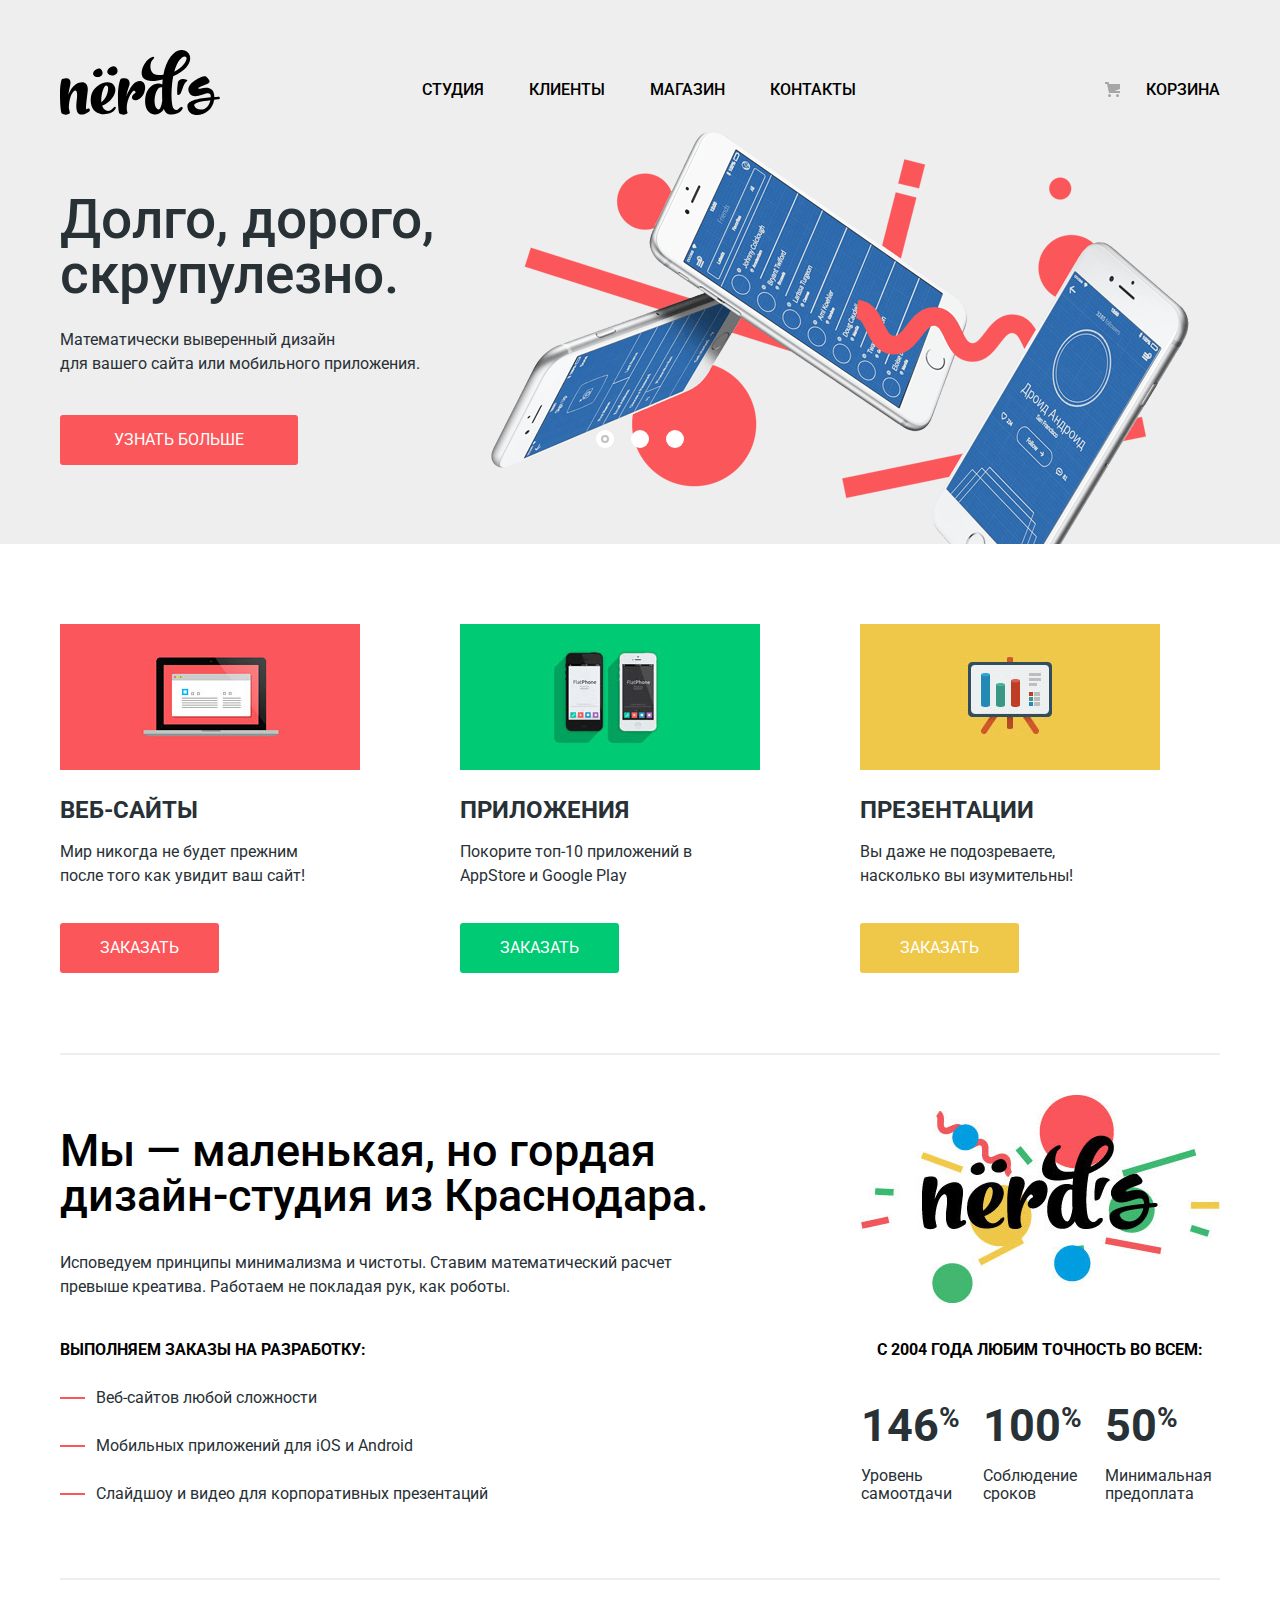
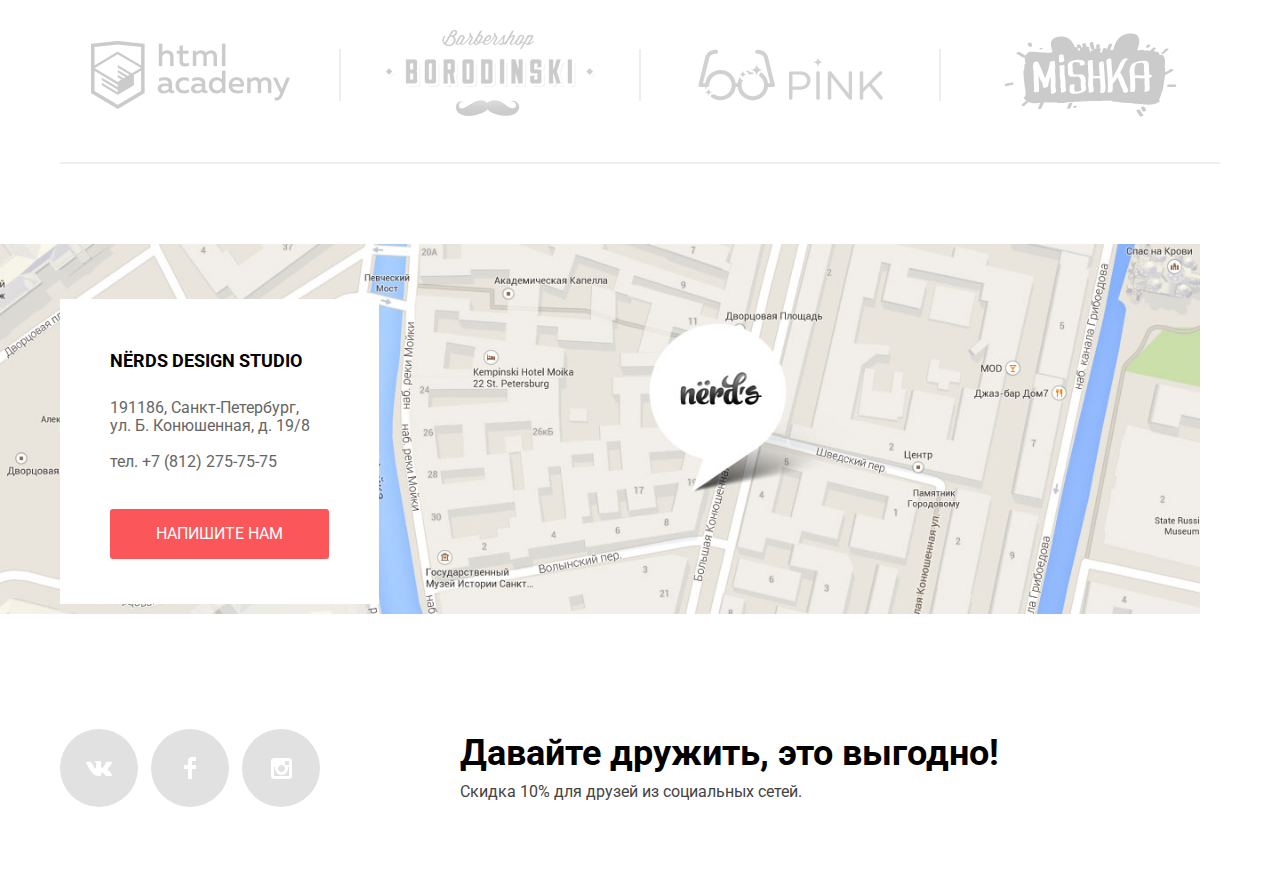
==== commit 756cbc2e: "Merge pull request #9 from TrofimovAleksey/master" ====
--- a/index.html
+++ b/index.html
@@ -1,66 +1,66 @@
 <!DOCTYPE html>
 <html lang="ru">
-  <head>
-    <meta charset="utf-8">
-    <title>HTML Academy: Нёрдс</title>
-	<link href="https://fonts.googleapis.com/css?family=Roboto:400,500,700&amp;subset=cyrillic-ext" rel="stylesheet">	
-	<link href="css/normalize.css" rel="stylesheet">
-	<link href="css/ministyle.css" rel="stylesheet">
-  </head>
-  <body>
-	<header class="main-header">
-		<div class="container">
-			<nav class="main-navigation">
-				<a class="main-header-logo current-logo">
-					<img src="img/nerds-logo.svg" width="160" height="65" alt="Логотип веб-студии «Нёрдс»">
-				</a>
-				<ul class="site-navigation">
-					<li><a href="index.html">Студия</a></li>
-					<li><a href="#">Клиенты</a></li>
-					<li><a href="catalog.html">Магазин</a></li>
-					<li><a href="#">Контакты</a></li>
-				</ul>
-				<p class="cart-container">
-					<a class="cart" href="#">Корзина</a>
-				</p>
-			</nav>
-		</div>
-	</header>
-	<main>
-		<h1 class="visually-hidden">Веб-студия "Нёрдс"</h1>
-		<section class="slider">
-			<h2 class="visually-hidden">Слайдер</h2>
+  	<head>
+	    <meta charset="utf-8">
+	    <title>HTML Academy: Нёрдс</title>
+		<link href="https://fonts.googleapis.com/css?family=Roboto:400,500,700&amp;subset=cyrillic-ext" rel="stylesheet">	
+		<link href="css/mininormalize.css" rel="stylesheet">
+		<link href="css/ministyle.css" rel="stylesheet">
+  	</head>
+  	<body>
+		<header class="main-header">
 			<div class="container">
-				<input type="radio" class="visually-hidden" name="slider" id="slide-1" checked>
-				<input type="radio" class="visually-hidden" name="slider" id="slide-2">
-				<input type="radio" class="visually-hidden" name="slider" id="slide-3">
-				<div class="container-slider">
-					<div class="slide slide-1">
-						<p class="slide-name">Долго, дорого, <br>скрупулезно.</p>
-						<p class="slide-description">Математически выверенный дизайн<br>
-						для вашего сайта или мобильного приложения.</p>
-						<a href="#" class="btn btn-slide">Узнать больше</a>
-					</div>
-					<div class="slide slide-2">
-						<p class="slide-name">Любим математику как никто другой</p>
-						<p class="slide-description">Никакого креатива, только математические формулы для расчета идеальных пропорций.</p>
-						<a href="#" class="btn btn-slide">Узнать больше</a>
-					</div>
-					<div class="slide slide-3">
-						<p class="slide-name">Только ночь,<br> только хардкор</p>
-						<p class="slide-description">Работать днем, как все? Мы против этого.<br>
-						Ближе к полуночи работа только начинается.</p>
-						<a href="#" class="btn btn-slide">Узнать больше</a>
-					</div> 
-					<div class="slider-control">
-					  	<label for="slide-1" class="slider-control-btn">Первый слайд</label> 
-						<label for="slide-2" class="slider-control-btn">Второй слайд</label>
-						<label for="slide-3" class="slider-control-btn">Третий слайд</label>
+				<nav class="main-navigation">
+					<a class="main-header-logo current-logo">
+						<img src="img/nerds-logo.svg" width="160" height="65" alt="Логотип веб-студии «Нёрдс»">
+					</a>
+					<ul class="site-navigation">
+						<li><a href="index.html">Студия</a></li>
+						<li><a href="#">Клиенты</a></li>
+						<li><a href="catalog.html">Магазин</a></li>
+						<li><a href="#">Контакты</a></li>
+					</ul>
+					<p class="cart-container">
+						<a class="cart" href="#">Корзина</a>
+					</p>
+				</nav>
+			</div>
+		</header>
+		<main>
+			<h1 class="visually-hidden">Веб-студия "Нёрдс"</h1>
+			<section class="slider">
+				<h2 class="visually-hidden">Слайдер</h2>
+				<div class="container">
+					<input type="radio" class="visually-hidden" name="slider" id="slide-1" checked>
+					<input type="radio" class="visually-hidden" name="slider" id="slide-2">
+					<input type="radio" class="visually-hidden" name="slider" id="slide-3">
+					<div class="container-slider">
+						<div class="slide slide-1">
+							<p class="slide-name">Долго, дорого, <br>скрупулезно.</p>
+							<p class="slide-description">Математически выверенный дизайн<br>
+							для вашего сайта или мобильного приложения.</p>
+							<a href="#" class="btn btn-slide">Узнать больше</a>
+						</div>
+						<div class="slide slide-2">
+							<p class="slide-name">Любим математику как никто другой</p>
+							<p class="slide-description">Никакого креатива, только математические формулы для расчета идеальных пропорций.</p>
+							<a href="#" class="btn btn-slide">Узнать больше</a>
+						</div>
+						<div class="slide slide-3">
+							<p class="slide-name">Только ночь,<br> только хардкор</p>
+							<p class="slide-description">Работать днем, как все? Мы против этого.<br>
+							Ближе к полуночи работа только начинается.</p>
+							<a href="#" class="btn btn-slide">Узнать больше</a>
+						</div> 
+						<div class="slider-control">
+						  	<label for="slide-1" class="slider-control-btn">Первый слайд</label> 
+							<label for="slide-2" class="slider-control-btn">Второй слайд</label>
+							<label for="slide-3" class="slider-control-btn">Третий слайд</label>
+						</div>
 					</div>
 				</div>
-			</div>
-		</section>
-		<div class="container">	
+			</section>
+			<div class="container">	
 				<section class="services">
 					<h2 class="visually-hidden">Услуги веб-студии "Нёрдс"</h2>
 					<ul class="services-list">
@@ -92,70 +92,69 @@
 				</section>
 				<section class="about">
 					<h2 class="visually-hidden">О нас</h2>
-						<div class="left-about">
-							<p class="about-header">Мы — маленькая, но гордая дизайн-студия из Краснодара.</p>
-							<p>Исповедуем принципы минимализма и чистоты. Ставим математический расчет превыше креатива. Работаем не покладая рук, как роботы.</p>
-							<p class="about-txt left-txt">Выполняем заказы на разработку:</p>
-							<ul class="left-list-about">
-								<li class="left-item">Веб-сайтов любой сложности</li>
-								<li class="left-item">Мобильных приложений для iOS и Android</li>
-								<li class="left-item">Слайдшоу и видео для корпоративных презентаций</li>
-							</ul>
-						</div>
-						<div class="right-about">
-							<div class="about-logo">
-								<img src="img/logo-about.jpg" width="360" height="208" alt='Логотип веб-студии "Нёрдс" на ярком фоне'>
-							</div>
-							<p class="about-txt right-txt">с 2004 года любим точность во всем:</p>
-							<table class="about-table">
-								<tr class="about-percent">
-									<td class="about-data">146<sup>%</sup></td>
-									<td class="about-data">100<sup>%</sup></td>
-									<td class="about-data">50<sup>%</sup></td>
-								</tr>
-								<tr class="data-description">
-									<td>Уровень самоотдачи</td>
-									<td>Соблюдение сроков</td>
-									<td>Минимальная предоплата</td>
-								</tr>
-							</table>
-						</div>					
+					<div class="left-about">
+						<p class="about-header">Мы — маленькая, но гордая дизайн-студия из Краснодара.</p>
+						<p>Исповедуем принципы минимализма и чистоты. Ставим математический расчет превыше креатива. Работаем не покладая рук, как роботы.</p>
+						<p class="about-txt left-txt">Выполняем заказы на разработку:</p>
+						<ul class="left-list-about">
+							<li class="left-item">Веб-сайтов любой сложности</li>
+							<li class="left-item">Мобильных приложений для iOS и Android</li>
+							<li class="left-item">Слайдшоу и видео для корпоративных презентаций</li>
+						</ul>
+					</div>
+					<div class="right-about">
+						<div class="about-logo">
+							<img src="img/logo-about.jpg" width="360" height="208" alt='Логотип веб-студии "Нёрдс" на ярком фоне'>
+						</div>
+						<p class="about-txt right-txt">с 2004 года любим точность во всем:</p>
+						<table class="about-table">
+							<tr class="about-percent">
+								<td class="about-data">146<sup>%</sup></td>
+								<td class="about-data">100<sup>%</sup></td>
+								<td class="about-data">50<sup>%</sup></td>
+							</tr>
+							<tr class="data-description">
+								<td>Уровень самоотдачи</td>
+								<td>Соблюдение сроков</td>
+								<td>Минимальная предоплата</td>
+							</tr>
+						</table>
+					</div>					
 				</section>
 				<section class="partners">
 					<h2 class="visually-hidden">Партнеры</h2>
 					<ul class="partners-list">
 						<li class="partner-item">
-								<a href="https://htmlacademy.ru/intensive/htmlcss"><img src="img/part-html.png" width="199" height="68" alt="HTMLACADEMY"></a>
-						</li>
-						<li class="partner-item">
-								<a href="#"><img src="img/part-borod.png" width="209" height="90" alt="Borodinski"></a>
-						</li>
-						<li class="partner-item">
-								<a href="#"><img src="img/part-pink.png" width="185" height="52" alt="PINK"></a>
-						</li>
-						<li class="partner-item">
-								<a href="#"><img src="img/part-mish.png" width="173" height="84" alt="Mishka"></a>
+							<a href="https://htmlacademy.ru/intensive/htmlcss"><img src="img/part-html.png" width="199" height="68" alt="HTMLACADEMY"></a>
+						</li>
+						<li class="partner-item">
+							<a href="#"><img src="img/part-borod.png" width="209" height="90" alt="Borodinski"></a>
+						</li>
+						<li class="partner-item">
+							<a href="#"><img src="img/part-pink.png" width="185" height="52" alt="PINK"></a>
+						</li>
+						<li class="partner-item">
+							<a href="#"><img src="img/part-mish.png" width="173" height="84" alt="Mishka"></a>
 						</li>
 					</ul>
 				</section>
-		</div>
-	</main>
+			</div>
+		</main>
 		<footer class="main-footer">
 			<section class="contacts">
-				<h2 class="visually-hidden">Контакты</h2>				
-				<div class="map">
-					<img src="img/map-marker.jpg" width="1440" height="416" alt="Офис компании по адресу г.Санкт-Петербург, ул. Б. Конюшенная, д. 19/8">
-					<iframe src="https://www.google.com/maps/embed?pb=!1m18!1m12!1m3!1d1998.5991043651657!2d30.320894616696748!3d59.93879418187613!2m3!1f0!2f0!3f0!3m2!1i1024!2i768!4f13.1!3m3!1m2!1s0x4696310fca5ba729%3A0xea9c53d4493c879f!2z0JHQvtC70YzRiNCw0Y8g0JrQvtC90Y7RiNC10L3QvdCw0Y8g0YPQuy4sIDE5LCDQodCw0L3QutGCLdCf0LXRgtC10YDQsdGD0YDQsywgMTkxMTg2!5e0!3m2!1sru!2sru!4v1504712585183" width="1440" height="416" style="border:0" allowfullscreen></iframe>
-					<div class="container">
-						<div class="contact">
-							<p class="contact-name-company"><strong>NЁRDS DESIGN STUDIO</strong></p>
-							<p class="contact-adress">191186, Санкт-Петербург, <br>ул. Б. Конюшенная, д. 19/8</p>
-							<p class="contact-phone-numbert">тел. <a href="tel:+78122757575">+7 (812) 275-75-75</a></p>
-							<br>
-							<a class="btn write-to-us" href="#modal-contacts">Напишите нам</a>
-						</div>
+			<h2 class="visually-hidden">Контакты</h2>				
+			<div class="map">
+				<img src="img/map-marker.jpg" width="1440" height="416" alt="Офис компании по адресу г.Санкт-Петербург, ул. Б. Конюшенная, д. 19/8">
+				<iframe src="https://www.google.com/maps/embed?pb=!1m18!1m12!1m3!1d1998.5991043651657!2d30.320894616696748!3d59.93879418187613!2m3!1f0!2f0!3f0!3m2!1i1024!2i768!4f13.1!3m3!1m2!1s0x4696310fca5ba729%3A0xea9c53d4493c879f!2z0JHQvtC70YzRiNCw0Y8g0JrQvtC90Y7RiNC10L3QvdCw0Y8g0YPQuy4sIDE5LCDQodCw0L3QutGCLdCf0LXRgtC10YDQsdGD0YDQsywgMTkxMTg2!5e0!3m2!1sru!2sru!4v1504712585183" width="1440" height="416" style="border:0" allowfullscreen></iframe>
+				<div class="container">
+					<div class="contact">
+						<p class="contact-name-company"><strong>NЁRDS DESIGN STUDIO</strong></p>
+						<p class="contact-adress">191186, Санкт-Петербург, ул. Б. Конюшенная, д. 19/8</p>
+						<p class="contact-phone-numbert">тел. <a href="tel:+78122757575">+7 (812) 275-75-75</a></p>
+						<a class="btn write-to-us" href="writeus.html">Напишите нам</a>
 					</div>
 				</div>
+			</div>
 			</section>
 			<section class="container">
 				<h2 class="visually-hidden">Социальные сети</h2>
@@ -197,20 +196,21 @@
 				<form class="write-us-form" action="https://echo.htmlacademy.ru" method="post">
 					<p class="half-width">
 						<label for="name">Ваше имя:</label>
-							<input id="name" type="text" class="write-us-input" placeholder="Представьтесь, пожалуйста" name="name">
+						<input id="name" type="text" class="write-us-input" placeholder="Представьтесь, пожалуйста" name="name">
 					</p>
 					<p class="half-width">
 						<label for="email">Ваш e-mail:</label>
-							<input id="email" type="email" class="write-us-input" placeholder="Для отправки ответа" name="mail">
+						<input id="email" type="email" class="write-us-input" placeholder="Для отправки ответа" name="mail">
 					</p>
 					<p class="full-width">	
 						<label for="textmessage">Текст письма:</label>
-							<textarea class="write-us-input write-us-textarea" id="textmessage" placeholder="В свободной форме" name="text"></textarea>
+						<textarea class="write-us-input write-us-textarea" id="textmessage" placeholder="В свободной форме" name="text"></textarea>
 					</p>
 					<button class="btn" type="submit">Отправить</button>
 				</form>
 				<button class="button-close" type="button">Закрыть</button>
 			</section>
 		</footer>
-  </body>
+		<script src="js/miniscript.js"></script>
+  	</body>
 </html>--- a/css/mininormalize.css
+++ b/css/mininormalize.css
@@ -0,0 +1,2 @@
+/*! normalize.css v7.0.0 | MIT License | github.com/necolas/normalize.css */
+html{line-height:1.15;-ms-text-size-adjust:100%;-webkit-text-size-adjust:100%}body{margin:0}article,aside,details,figcaption,figure,footer,header,main,menu,nav,section{display:block}h1{font-size:2em;margin:.67em 0}figure{margin:1em 40px}hr{box-sizing:content-box;height:0;overflow:visible}code,kbd,pre,samp{font-family:monospace,monospace;font-size:1em}a{background-color:transparent;-webkit-text-decoration-skip:objects}abbr[title]{border-bottom:none;text-decoration:underline dotted}b,strong{font-weight:bolder}dfn{font-style:italic}mark{background-color:#ff0;color:#000}small{font-size:80%}sub,sup{font-size:75%;line-height:0;position:relative;vertical-align:baseline}sub{bottom:-.25em}sup{top:-.5em}audio,canvas,video{display:inline-block}audio:not([controls]){display:none;height:0}img{border-style:none}svg:not(:root){overflow:hidden}button,input,optgroup,select,textarea{font-family:sans-serif;font-size:100%;line-height:1.15;margin:0}button,input{overflow:visible}button,select{text-transform:none}[type=reset],[type=submit],button,html [type=button]{-webkit-appearance:button}[type=button]::-moz-focus-inner,[type=reset]::-moz-focus-inner,[type=submit]::-moz-focus-inner,button::-moz-focus-inner{border-style:none;padding:0}[type=button]:-moz-focusring,[type=reset]:-moz-focusring,[type=submit]:-moz-focusring,button:-moz-focusring{outline:1px dotted ButtonText}fieldset{padding:.35em .75em .625em}legend{color:inherit;display:table;max-width:100%;white-space:normal}progress{display:inline-block;vertical-align:baseline}textarea{overflow:auto}[type=checkbox],[type=radio],legend{box-sizing:border-box;padding:0}[type=number]::-webkit-inner-spin-button,[type=number]::-webkit-outer-spin-button{height:auto}[type=search]{-webkit-appearance:textfield;outline-offset:-2px}[type=search]::-webkit-search-cancel-button,[type=search]::-webkit-search-decoration{-webkit-appearance:none}::-webkit-file-upload-button{-webkit-appearance:button;font:inherit}summary{display:list-item}[hidden],template{display:none}--- a/css/ministyle.css
+++ b/css/ministyle.css
@@ -1 +1 @@
-html{box-sizing:border-box}body{margin:0;padding:0;font-family:"Roboto",Arial,sans-serif;font-size:16px;line-height:24px;font-weight:400;color:#283136}*,::after,::before{box-sizing:inherit}a{text-decoration:none}img{max-width:100%;height:auto}.visually-hidden:not(:focus):not(:active),input[type=checkbox].visually-hidden,input[type=radio].visually-hidden{position:absolute;width:1px;height:1px;margin:-1px;border:0;padding:0;white-space:nowrap;clip-path:inset(100%);clip:rect(0 0 0 0);overflow:hidden}.container{width:1200px;margin:0 auto;padding:0 20px}.main-header{background-color:#eee;padding-top:50px}.main-navigation{display:flex;font-size:16px;line-height:30px;font-weight:500;color:#000;text-transform:uppercase}.main-header-logo{width:160px;margin-right:202px}.main-header-logo img,.service-img img{display:block}.site-navigation{display:flex;flex-wrap:wrap;width:650px;margin:0;padding:25px 0 0;list-style:none}.site-navigation-current{display:block;padding-bottom:3px;border-bottom:2px solid #fb565a}.site-navigation li{margin-right:45px}.cart-container{width:115px;margin:0 0 0 auto;text-align:right;padding:25px 0 0}.cart-container .cart{position:relative}.cart::before{content:"";position:absolute;top:7px;left:0;width:15px;height:15px;background-image:url(../img/cart-icon.svg);background-repeat:no-repeat;background-position:0 0}.cart-container a,.site-navigation a{display:block;color:#000}.cart-container a:focus,.cart-container a:hover,.site-navigation a:not(.site-navigation-current):focus,.site-navigation a:not(.site-navigation-current):hover{color:#fb565a}.site-navigation-current:focus,.site-navigation-current:hover{color:#000;cursor:default}.main-navigation a:not(.site-navigation-current):active{color:rgba(0,0,0,.3)}.main-header-logo:not(.current-logo):active{opacity:.3}.slider{background-color:#eee;margin-bottom:80px}.slide{padding-top:77px;padding-bottom:79px;display:none}#slide-1:checked~.container-slider .slide-1,#slide-2:checked~.container-slider .slide-2,#slide-3:checked~.container-slider .slide-3{display:block}.container-slider{position:relative;min-height:429px}.slider-control{display:flex;position:absolute;justify-content:center;flex-wrap:wrap;z-index:10;left:50%;bottom:96px;width:150px;margin-left:-75px}.slider-control-btn{display:flex;width:18px;height:18px;border-radius:50%;background-color:#fff;margin-right:17px;font-size:0}.slider-control-btn:last-child{margin-right:0}#slide-1:checked~.container-slider [for=slide-1]::before,#slide-2:checked~.container-slider [for=slide-2]::before,#slide-3:checked~.container-slider [for=slide-3]::before{content:"";width:8px;height:8px;border:2px solid #c1c1c1;border-radius:50%;margin:auto}.slide-1{background:url(../img/slide-1.png) no-repeat 431px 16px}.slide-2{background:url(../img/slide-2.png) no-repeat right bottom}.slide-3{background:url(../img/slide-3.png) no-repeat right bottom}.slide-name{font-size:55px;line-height:55px;font-weight:500;margin:0;max-width:560px}.slide-description{margin:26px 0 39px;max-width:420px}.btn{color:#fff;text-transform:uppercase;font-size:16px;line-height:18px;background-color:#fb565a;text-align:center;padding:16px;display:inline-block;vertical-align:middle;border:0;border-radius:3px}.btn:focus,.btn:hover{background-color:#e74246}.btn:active{background-color:#d7373b;box-shadow:inset 0 3px 0 rgba(0,1,1,.1);color:rgba(255,255,255,.3)}.btn-slide{padding:16px 54px}.service-item .btn{padding:16px 40px}.btn-green{background-color:#00ca74}.btn-green:focus,.btn-green:hover{background-color:#00bc6c}.btn-green:active{background-color:#00aa62}.btn-yellow{background-color:#efc84a}.btn-yellow:focus,.btn-yellow:hover{background-color:#eab534}.btn-yellow:active{background-color:#e5a722}.services{margin-bottom:40px;border-bottom:2px solid #eee}.services-list{display:flex;flex-wrap:wrap;margin:0;padding:0;width:1100px;list-style:none}.service-item{width:300px;margin-bottom:80px}.service-item:not(:nth-child(3n)){margin-right:100px}.service-img{margin-bottom:25px}.service-item h3{margin:0 0 15px;font-size:24px;line-height:30px;text-transform:uppercase}.service-item p{max-width:270px;margin:0 0 35px}.about{display:flex;justify-content:space-between;margin-bottom:50px;border-bottom:2px solid #eee}.left-about{width:700px;padding-top:33px;margin-bottom:48px}.right-about{width:360px}.about-header{margin:0 0 33px;font-size:45px;line-height:45px;font-weight:500;color:#000}.about-header+p{margin:0 0 39px;max-width:620px}.about-txt{font-size:16px;line-height:24px;font-weight:700;color:#000;text-transform:uppercase}.left-txt{margin:0 0 24px}.filter ul,.left-list-about{padding:0;margin:0;list-style:none}.left-list-about .left-item{display:flex;align-items:center;margin-bottom:24px}.left-item::before{content:"";width:25px;height:2px;margin-right:11px;background:#fb565a}.about-logo{margin:0 0 28px}.right-txt{text-align:center;margin:0 0 40px}.about-table{width:360px;font-size:16px;line-height:18px;border-collapse:collapse}.about-percent{font-size:45px;font-weight:700;line-height:1}.about-percent .about-data{padding-right:19px}.about-data sup{font-size:62%}.data-description td{padding-top:18px}.partners{margin-bottom:80px;border-bottom:2px solid #eee}.partners-list{display:flex;flex-wrap:wrap;margin:0 0 35px;padding:0;list-style:none}.partner-item{width:260px;position:relative;display:flex}.partner-item:not(:nth-child(4n))::after{content:"";width:2px;height:52px;position:absolute;left:279px;top:19px;background:#eee}.partner-item:not(:nth-child(4n)){margin-right:40px}.partners-list a{margin:auto;opacity:.2}.partners-list a:focus,.partners-list a:hover{opacity:1}.partners-list a:active{opacity:.2}.main-footer{position:relative;margin-bottom:70px}.map{position:relative;padding:55px 0}.map iframe,.map img{position:absolute;top:0}.map img{margin-left:-720px;left:50%}.map iframe{left:0;z-index:5;width:100%;height:100%}.contacts{overflow:hidden;margin-bottom:70px}.contact{z-index:10;position:relative;padding:30px 50px 47px;width:319px;background:#fff}.contact-name-company{margin-bottom:23px}.contact-adress{margin-bottom:18px}.contact-phone-numbert{margin-bottom:13px}.write-to-us{display:block}.contact p,.contact p a{font-size:16px;line-height:18px;color:#666}.contact strong{font-size:18px;line-height:30px;color:#000}.social-container{display:flex;flex-wrap:wrap}.social-button{display:flex;align-items:center;justify-content:center;width:78px;height:78px;border-radius:50%;background-color:#e1e1e1}.social-button:focus,.social-button:hover{background-color:#e74246}.social-button:active{box-shadow:inset 0 3px 0 rgba(0,1,1,.1);background-color:#d7373b}.social-button:active path{fill:#e37376}.social-list{display:flex;flex-wrap:wrap;justify-content:space-between;width:260px;margin:0 140px 0 0;padding:0;list-style:none}.social-promo{width:600px;padding-top:6px}.modal h2,.promo-strong{margin:0 0 10px;font-size:36px;line-height:36px;font-weight:700;color:#000}.promo-txt{margin:0;font-size:16px;line-height:22px;color:#444}.modal{width:960px;box-shadow:0 20px 40px 0 rgba(0,1,1,.75);position:fixed;left:50%;bottom:180px;margin-left:-480px;padding:67px 100px 84px;z-index:1000;display:none;background-color:#fff}.modal.active{display:block}.modal h2{margin:0 0 35px;font-size:45px;line-height:45px;font-weight:500}.write-us-form{display:flex;flex-wrap:wrap;justify-content:space-between}.half-width{width:360px;margin:0 0 30px}.full-width{width:100%;margin:0 0 47px}.write-us-form label{display:block;margin-bottom:10px;font-size:16px;line-height:18px;font-weight:500;color:#000}.write-us-input{width:100%;border:2px solid #d7dcde;border-radius:2px;padding:14px 13px;height:50px;font-size:16px;line-height:18px}.write-us-textarea{height:118px;resize:none}.write-us-input:hover{border:2px solid #b4b9bb}.write-us-input:focus{outline:0;border-color:#000;color:#444}.write-us-input:invalid{border-color:#e74246;color:#e74246}.button-close{position:absolute;width:17px;height:30px;right:90px;top:78px;padding:0;background:url(../img/close-cross.svg) no-repeat 50% 50%;background-size:contain;opacity:.3;border:0;outline:0;font-size:0;cursor:pointer}.button-close:focus,.button-close:hover{opacity:1}.button-close:active{opacity:.1}.write-us-form .btn{width:260px}.heading-container{margin-bottom:55px;background-color:#eee}.heading-container .container{display:flex;padding-top:77px}.main-heading{margin:0 auto 108px;font-size:55px;line-height:55px;font-weight:500;color:#000}.filters{width:260px}.filter fieldset{margin:0;padding:0;border:0}.filter legend{font-size:18px;line-height:30px;font-weight:700;color:#000;text-transform:uppercase}.filter-option label{font-size:16px;line-height:20px;color:#283136}.price-titel{margin-bottom:50px}.range-controls{position:relative;height:80px;padding-top:39px;padding-right:20px;padding-left:20px;margin-bottom:14px;border-radius:2px;background:#eee}.range-controls .scale{height:2px;background:#d7dcde}.range-controls .bar{width:70%;height:2px;background:#00ca74}.range-controls .toggle{box-sizing:content-box;position:absolute;top:30px;left:0;width:4px;height:4px;cursor:pointer;border:8px solid #fff;border-radius:50%;background:#ababab;box-shadow:0 2px 1px 0 #cfcfcf}.range-controls .toggle-min{left:18px}.range-controls .toggle-max{left:160px}.price-controls{font-size:0}.price-controls label{display:inline-block;width:50%;font-size:16px;line-height:22px;text-transform:uppercase}.price-controls label:last-child{text-align:right}.price-controls input{font-family:'Roboto','Arial',sans-serif;font-size:16px;line-height:22px;width:80px;margin-left:8px;padding:8px 10px;text-align:center;color:#283136;border:0;border-radius:2px;background:#eee}.filter .price-conteiner{margin-bottom:53px}.option-container legend{margin-bottom:15px}.option-container .filter-option:not(:last-of-type){margin-bottom:15px}.filter .option-container{margin-bottom:45px}.filter .option-container:last-of-type{margin-bottom:50px}.option-container span{position:relative;padding-left:35px;cursor:pointer}.filter-option input[type=radio]+.radio-indicator:before{content:"";position:absolute;top:-3px;left:0;width:25px;height:25px;background:url(../img/radio-off.svg) no-repeat 0 0;opacity:.4}.option-container label:focus,.option-container label:hover{color:#000}.option-container label:focus .radio-indicator:before,.option-container label:hover .radio-indicator:before{opacity:1}.filter-option input[type=radio]:checked+.radio-indicator:before{background:url(../img/radio-on.svg) no-repeat 0 0}.filter-option input[type=radio]:disabled+.radio-indicator:before{opacity:.1}.filter-option input[type=checkbox]:disabled+.checkbox-indicator,.filter-option input[type=radio]:disabled+.radio-indicator{color:rgba(40,49,54,.3);cursor:default}.filter-option input[type=checkbox]+.checkbox-indicator:before{content:"";position:absolute;top:-2px;left:0;width:28px;height:23px;background:url(../img/checkbox-off.svg) no-repeat 0 0;opacity:.4}.option-container label:focus .checkbox-indicator:before,.option-container label:hover .checkbox-indicator:before{opacity:1}.filter-option input[type=checkbox]:checked+.checkbox-indicator:before{background:url(../img/checkbox-on.svg) no-repeat 0 0}.filter-option input[type=checkbox]:disabled+.checkbox-indicator:before{opacity:.1}.filter-button{width:260px;height:50px;padding:0;color:#000;font-weight:500;background-color:#eee}.filter-button:focus,.filter-button:hover{background-color:#dfdfdf}.filter-button:active{background-color:#d5d5d5;outline:0;color:rgba(0,0,0,.3)}.catalog-sort{display:flex;margin-bottom:55px;align-items:baseline}.catalog-sort ul{display:flex;margin:0;padding:0;list-style:none}.sort-header{margin:0;font-size:18px;line-height:18px;color:#000;text-transform:uppercase}.catalog-sort .sort-type{margin-left:auto;width:271px;justify-content:space-between}.catalog-sort .sort-direction{display:flex;justify-content:space-between;margin-left:48px;width:42px}.sort-dir-container{display:flex;align-items:center;justify-content:center}.sort-up path{fill:#a6a6a6;opacity:.2}.sort-dir-container:not(.sort-check):hover path{fill:#a6a6a6;opacity:1}.sort-dir-container:not(.sort-check):active path{fill:#231f20;opacity:1}.catalog-columns{display:flex;justify-content:space-between;margin-bottom:60px}.catalog-container{width:760px}.catalog{display:flex;justify-content:space-between}.catalog-sort a{font-size:14px;line-height:18px;color:rgba(0,0,0,.3);text-transform:uppercase}.sort-txt:not(.sort-check):hover a{color:rgba(0,0,0,.6)}.sort-txt:not(.sort-check):active a{color:#000}.sort-check a{cursor:default;color:#000}.catalog-list{display:flex;justify-content:space-between;flex-wrap:wrap;margin:0 0 28px;padding:0;list-style:none}.catalog-item{position:relative;width:360px;height:616px;margin-bottom:33px;border-top:40px solid #e9e9e9;border-top-left-radius:3px;border-top-right-radius:3px}.catalog-item:after{content:"";width:14px;height:14px;position:absolute;top:-27px;left:16px;border-radius:50%;background:#fff;box-shadow:23px 0 0 #fff,46px 0 0 #fff}.catalog-item img{border:1px solid rgba(0,1,1,.1)}.catalog-item:hover{border-color:#4d4d4d;box-shadow:0 6px 15px 0 rgba(0,1,1,.25)}.catalog-item:hover img{border:0}.item-info{display:none;position:absolute;bottom:0;width:100%;padding-top:27px;background-color:#eee;text-align:center}.catalog-item:hover .item-info{display:flex;flex-direction:column;max-height:100%}.item-header{margin:0 0 15px}.item-header a{font-size:18px;line-height:30px;font-weight:700;color:#000;text-transform:uppercase}.item-description{max-width:240px;margin:0 auto 31px;font-size:16px;line-height:18px;color:#666;overflow:auto}.price-button{display:block;width:200px;margin:0 auto 42px}.pagination-list{display:flex;flex-wrap:wrap;margin:0;padding:0;list-style:none}.pagination-item{margin-right:11px}.pagination-button{display:block;min-width:50px;height:50px;padding:16px 5px;font-size:16px;line-height:18px;font-weight:500;color:#000;text-align:center;text-transform:uppercase;background-color:#eee}.pagination-button-next{min-width:260px}.pagination-button:not(.pagination-item-current):focus,.pagination-button:not(.pagination-item-current):hover{background-color:#dfdfdf}.pagination-button:active{background-color:#d5d5d5;color:rgba(0,0,0,.3)}.pagination-item-current{padding:13px 5px;background:#fff;border:3px solid #dbdbdb;cursor:default}+html{box-sizing:border-box}body{margin:0;padding:0;min-width:1200px;font-family:"Roboto",Arial,sans-serif;font-size:16px;line-height:24px;font-weight:400;color:#283136}*,::after,::before{box-sizing:inherit}a{text-decoration:none}img{max-width:100%;height:auto}.visually-hidden:not(:focus):not(:active),input[type=checkbox].visually-hidden,input[type=radio].visually-hidden{position:absolute;width:1px;height:1px;margin:-1px;border:0;padding:0;white-space:nowrap;clip-path:inset(100%);clip:rect(0 0 0 0);overflow:hidden}.container{width:1200px;margin:0 auto;padding:0 20px}.main-header{background-color:#eee;padding-top:50px}.main-navigation{display:flex;font-size:16px;line-height:30px;font-weight:500;color:#000;text-transform:uppercase}.main-header-logo{width:160px;margin-right:202px}.main-header-logo img,.service-img img{display:block}.site-navigation{display:flex;flex-wrap:wrap;width:650px;margin:0;padding:25px 0 0;list-style:none}.site-navigation-current{display:block;padding-bottom:3px;border-bottom:2px solid #fb565a}.site-navigation li{margin-right:45px}.cart-container{width:115px;margin:0 0 0 auto;text-align:right;padding:25px 0 0}.cart-container .cart{position:relative}.cart::before{content:"";position:absolute;top:7px;left:0;width:15px;height:15px;background-image:url(../img/cart-icon.svg);background-repeat:no-repeat;background-position:0 0}.cart-container a,.site-navigation a{display:block;color:#000}.cart-container a:focus,.cart-container a:hover,.site-navigation a:not(.site-navigation-current):focus,.site-navigation a:not(.site-navigation-current):hover{color:#fb565a}.site-navigation-current:focus,.site-navigation-current:hover{color:#000;cursor:default}.main-navigation a:not(.site-navigation-current):active{color:rgba(0,0,0,.3)}.main-header-logo:not(.current-logo):active{opacity:.3}.main-header-logo:not(.current-logo):hover{opacity:.8}.slider{background-color:#eee;margin-bottom:80px}.slide{padding-top:77px;padding-bottom:79px;display:none}#slide-1:checked~.container-slider .slide-1,#slide-2:checked~.container-slider .slide-2,#slide-3:checked~.container-slider .slide-3{display:block}.container-slider{position:relative;min-height:429px}.slider-control{display:flex;position:absolute;justify-content:center;flex-wrap:wrap;z-index:10;left:50%;bottom:96px;width:150px;margin-left:-75px}.slider-control-btn{display:flex;width:18px;height:18px;border-radius:50%;background-color:#fff;margin-right:17px;font-size:0}.slider-control-btn:last-child{margin-right:0}#slide-1:checked~.container-slider [for=slide-1]::before,#slide-2:checked~.container-slider [for=slide-2]::before,#slide-3:checked~.container-slider [for=slide-3]::before{content:"";width:8px;height:8px;border:2px solid #c1c1c1;border-radius:50%;margin:auto}.slide-1{background:url(../img/slide-1.png) no-repeat 431px 16px}.slide-2{background:url(../img/slide-2.png) no-repeat right bottom}.slide-3{background:url(../img/slide-3.png) no-repeat right bottom}.slide-name{font-size:55px;line-height:55px;font-weight:500;margin:0;max-width:560px}.slide-description{margin:26px 0 39px;max-width:420px}.btn{color:#fff;text-transform:uppercase;font-size:16px;line-height:18px;background-color:#fb565a;text-align:center;padding:16px;display:inline-block;vertical-align:middle;border:0;border-radius:3px}.btn:focus,.btn:hover{background-color:#e74246}.btn:active{background-color:#d7373b;box-shadow:inset 0 3px 0 rgba(0,1,1,.1);color:rgba(255,255,255,.3)}.btn-slide{padding:16px 54px}.service-item .btn{padding:16px 40px}.btn-green{background-color:#00ca74}.btn-green:focus,.btn-green:hover{background-color:#00bc6c}.btn-green:active{background-color:#00aa62}.btn-yellow{background-color:#efc84a}.btn-yellow:focus,.btn-yellow:hover{background-color:#eab534}.btn-yellow:active{background-color:#e5a722}.services{margin-bottom:40px;border-bottom:2px solid #eee}.services-list{display:flex;flex-wrap:wrap;margin:0;padding:0;width:1100px;list-style:none}.service-item{width:300px;margin-bottom:80px}.service-item:not(:nth-child(3n)){margin-right:100px}.service-img{margin-bottom:25px}.service-item h3{margin:0 0 15px;font-size:24px;line-height:30px;text-transform:uppercase}.service-item p{max-width:270px;margin:0 0 35px}.about{display:flex;justify-content:space-between;margin-bottom:50px;border-bottom:2px solid #eee}.left-about{width:700px;padding-top:33px;margin-bottom:48px}.right-about{width:360px}.about-header{margin:0 0 33px;font-size:45px;line-height:45px;font-weight:500;color:#000}.about-header+p{margin:0 0 39px;max-width:620px}.about-txt{font-size:16px;line-height:24px;font-weight:700;color:#000;text-transform:uppercase}.left-txt{margin:0 0 24px}.filter ul,.left-list-about{padding:0;margin:0;list-style:none}.left-list-about .left-item{display:flex;align-items:center;margin-bottom:24px}.left-item::before{content:"";width:25px;height:2px;margin-right:11px;background:#fb565a}.about-logo{margin:0 0 28px}.right-txt{text-align:center;margin:0 0 40px}.about-table{width:360px;font-size:16px;line-height:18px;border-collapse:collapse}.about-percent{font-size:45px;font-weight:700;line-height:1}.about-percent .about-data{padding-right:19px}.about-data sup{font-size:62%}.data-description td{padding-top:18px}.partners{margin-bottom:80px;border-bottom:2px solid #eee}.partners-list{display:flex;flex-wrap:wrap;margin:0 0 35px;padding:0;list-style:none}.partner-item{width:260px;position:relative;display:flex}.partner-item:not(:nth-child(4n))::after{content:"";width:2px;height:52px;position:absolute;left:279px;top:19px;background:#eee}.partner-item:not(:nth-child(4n)){margin-right:40px}.partners-list a{margin:auto;opacity:.2}.partners-list a:focus,.partners-list a:hover{opacity:1}.partners-list a:active{opacity:.2}.main-footer{position:relative;margin-bottom:70px}.map{position:relative;padding:55px 0}.map iframe,.map img{position:absolute;top:0}.map img{margin-left:-720px;left:50%}.map iframe{left:0;z-index:5;width:100%;height:100%}.contacts{overflow:hidden;margin-bottom:70px}.contact{display:flex;flex-direction:column;z-index:10;position:relative;padding:47px 50px 0;width:319px;background:#fff}.contact-name-company{margin:0 0 23px}.contact-adress{max-width:210px;margin:0 0 18px}.contact-phone-numbert{margin:0 0 38px}.write-to-us{display:block;margin-bottom:45px}.contact p,.contact p a{font-size:16px;line-height:18px;color:#666}.contact strong{font-size:18px;line-height:30px;color:#000}.social-container{display:flex;flex-wrap:wrap}.social-button{display:flex;align-items:center;justify-content:center;width:78px;height:78px;border-radius:50%;background-color:#e1e1e1}.social-button:focus,.social-button:hover{background-color:#e74246}.social-button:active{box-shadow:inset 0 3px 0 rgba(0,1,1,.1);background-color:#d7373b}.social-button:active path{fill:#e37376}.social-list{display:flex;flex-wrap:wrap;justify-content:space-between;width:260px;margin:0 140px 0 0;padding:0;list-style:none}.social-promo{width:600px;padding-top:6px}.modal h2,.promo-strong{margin:0 0 10px;font-size:36px;line-height:36px;font-weight:700;color:#000}.promo-txt{margin:0;font-size:16px;line-height:22px;color:#444}.modal{width:960px;box-shadow:0 20px 40px 0 rgba(0,1,1,.75);position:fixed;left:50%;bottom:180px;margin-left:-480px;padding:67px 100px 84px;z-index:1000;display:none;background-color:#fff}.modal-show{display:block}.modal h2{margin:0 0 35px;font-size:45px;line-height:45px;font-weight:500}.write-us-form{display:flex;flex-wrap:wrap;justify-content:space-between}.half-width{width:360px;margin:0 0 30px}.full-width{width:100%;margin:0 0 47px}.write-us-form label{display:block;margin-bottom:10px;font-size:16px;line-height:18px;font-weight:500;color:#000}.write-us-input{width:100%;border:2px solid #d7dcde;border-radius:2px;padding:14px 13px;height:50px;font-size:16px;line-height:18px}.write-us-textarea{height:118px;resize:none}.write-us-input:hover{border:2px solid #b4b9bb}.write-us-input:focus{outline:0;border-color:#000;color:#444}.write-us-input:invalid{border-color:#e74246;color:#e74246}.button-close{position:absolute;width:17px;height:30px;right:90px;top:78px;padding:0;background:url(../img/close-cross.svg) no-repeat 50% 50%;background-size:contain;opacity:.3;border:0;outline:0;font-size:0;cursor:pointer}.button-close:focus,.button-close:hover{opacity:1}.button-close:active{opacity:.1}.write-us-form .btn{width:260px}.heading-container{margin-bottom:55px;background-color:#eee}.heading-container .container{display:flex;padding-top:77px}.main-heading{margin:0 auto 108px;font-size:55px;line-height:55px;font-weight:500;color:#000}.filters{width:260px}.filter fieldset{margin:0;padding:0;border:0}.filter legend{font-size:18px;line-height:30px;font-weight:700;color:#000;text-transform:uppercase}.filter-option label{font-size:16px;line-height:20px;color:#283136}.price-titel{margin-bottom:50px}.range-controls{position:relative;height:80px;padding-top:39px;padding-right:20px;padding-left:20px;margin-bottom:14px;border-radius:2px;background:#eee}.range-controls .scale{height:2px;background:#d7dcde}.range-controls .bar{width:70%;height:2px;background:#00ca74}.range-controls .toggle{box-sizing:content-box;position:absolute;top:30px;left:0;width:4px;height:4px;cursor:pointer;border:8px solid #fff;border-radius:50%;background:#ababab;box-shadow:0 2px 1px 0 #cfcfcf}.range-controls .toggle-min{left:18px}.range-controls .toggle-max{left:160px}.price-controls{font-size:0}.price-controls label{display:inline-block;width:50%;font-size:16px;line-height:22px;text-transform:uppercase}.price-controls label:last-child{text-align:right}.price-controls input{font-family:"Roboto","Arial",sans-serif;font-size:16px;line-height:22px;width:80px;margin-left:8px;padding:8px 10px;text-align:center;color:#283136;border:0;border-radius:2px;background:#eee}.filter .price-conteiner{margin-bottom:53px}.option-container legend{margin-bottom:15px}.option-container .filter-option:not(:last-of-type){margin-bottom:15px}.filter .option-container{margin-bottom:45px}.filter .option-container:last-of-type{margin-bottom:50px}.option-container span{position:relative;padding-left:35px;cursor:pointer}.filter-option input[type=radio]+.radio-indicator:before{content:"";position:absolute;top:-3px;left:0;width:25px;height:25px;background:url(../img/radio-off.svg) no-repeat 0 0;opacity:.4}.option-container label:focus,.option-container label:hover{color:#000}.option-container label:focus .radio-indicator:before,.option-container label:hover .radio-indicator:before{opacity:1}.filter-option input[type=radio]:checked+.radio-indicator:before{background:url(../img/radio-on.svg) no-repeat 0 0}.filter-option input[type=radio]:disabled+.radio-indicator:before{opacity:.1}.filter-option input[type=checkbox]:disabled+.checkbox-indicator,.filter-option input[type=radio]:disabled+.radio-indicator{color:rgba(40,49,54,.3);cursor:default}.filter-option input[type=checkbox]+.checkbox-indicator:before{content:"";position:absolute;top:-2px;left:0;width:28px;height:23px;background:url(../img/checkbox-off.svg) no-repeat 0 0;opacity:.4}.option-container label:focus .checkbox-indicator:before,.option-container label:hover .checkbox-indicator:before{opacity:1}.filter-option input[type=checkbox]:checked+.checkbox-indicator:before{background:url(../img/checkbox-on.svg) no-repeat 0 0}.filter-option input[type=checkbox]:disabled+.checkbox-indicator:before{opacity:.1}.filter-button{width:260px;height:50px;padding:0;color:#000;font-weight:500;background-color:#eee}.filter-button:focus,.filter-button:hover{background-color:#dfdfdf}.filter-button:active{background-color:#d5d5d5;outline:0;color:rgba(0,0,0,.3)}.catalog-sort{display:flex;margin-bottom:55px;align-items:baseline}.catalog-sort ul{display:flex;margin:0;padding:0;list-style:none}.sort-header{margin:0;font-size:18px;line-height:18px;color:#000;text-transform:uppercase}.catalog-sort .sort-type{margin-left:auto;width:271px;justify-content:space-between}.catalog-sort .sort-direction{display:flex;justify-content:space-between;margin-left:48px;width:42px}.sort-dir-container{display:flex;align-items:center;justify-content:center}.sort-up path{fill:#a6a6a6;opacity:.2}.sort-dir-container:not(.sort-check):hover path{fill:#a6a6a6;opacity:1}.sort-dir-container:not(.sort-check):active path{fill:#231f20;opacity:1}.catalog-columns{display:flex;justify-content:space-between;margin-bottom:60px}.catalog-container{width:760px}.catalog{display:flex;justify-content:space-between}.catalog-sort a{font-size:14px;line-height:18px;color:rgba(0,0,0,.3);text-transform:uppercase}.sort-txt:not(.sort-check):hover a{color:rgba(0,0,0,.6)}.sort-txt:not(.sort-check):active a{color:#000}.sort-check a{cursor:default;color:#000}.catalog-list{display:flex;justify-content:space-between;flex-wrap:wrap;margin:0 0 28px;padding:0;list-style:none}.catalog-item{position:relative;width:360px;height:616px;margin-bottom:33px;border-top:40px solid #e9e9e9;border-top-left-radius:3px;border-top-right-radius:3px}.catalog-item:after{content:"";width:14px;height:14px;position:absolute;top:-27px;left:16px;border-radius:50%;background:#fff;box-shadow:23px 0 0 #fff,46px 0 0 #fff}.catalog-item img{border:1px solid rgba(0,1,1,.1)}.catalog-item:hover{border-color:#4d4d4d;box-shadow:0 6px 15px 0 rgba(0,1,1,.25)}.catalog-item:hover img{border:0}.item-info{display:none;position:absolute;bottom:0;width:100%;padding-top:27px;background-color:#eee;text-align:center}.catalog-item:hover .item-info{display:flex;flex-direction:column;max-height:100%}.item-header{margin:0 0 15px}.item-header a{font-size:18px;line-height:30px;font-weight:700;color:#000;text-transform:uppercase}.item-description{max-width:240px;min-height:37px;margin:0 auto 31px;font-size:16px;line-height:18px;color:#666;overflow:auto}.price-button{display:block;width:200px;margin:0 auto 42px}.pagination-list{display:flex;flex-wrap:wrap;margin:0;padding:0;list-style:none}.pagination-item{margin-right:11px}.pagination-button{display:block;min-width:50px;height:50px;padding:16px 5px;font-size:16px;line-height:18px;font-weight:500;color:#000;text-align:center;text-transform:uppercase;border-radius:3px;background-color:#eee}.pagination-button-next{min-width:260px}.pagination-button:not(.pagination-item-current):focus,.pagination-button:not(.pagination-item-current):hover{background-color:#dfdfdf}.pagination-button:active{background-color:#d5d5d5;color:rgba(0,0,0,.3)}.pagination-item-current{padding:13px 5px;background:#fff;border:3px solid #dbdbdb;cursor:default}